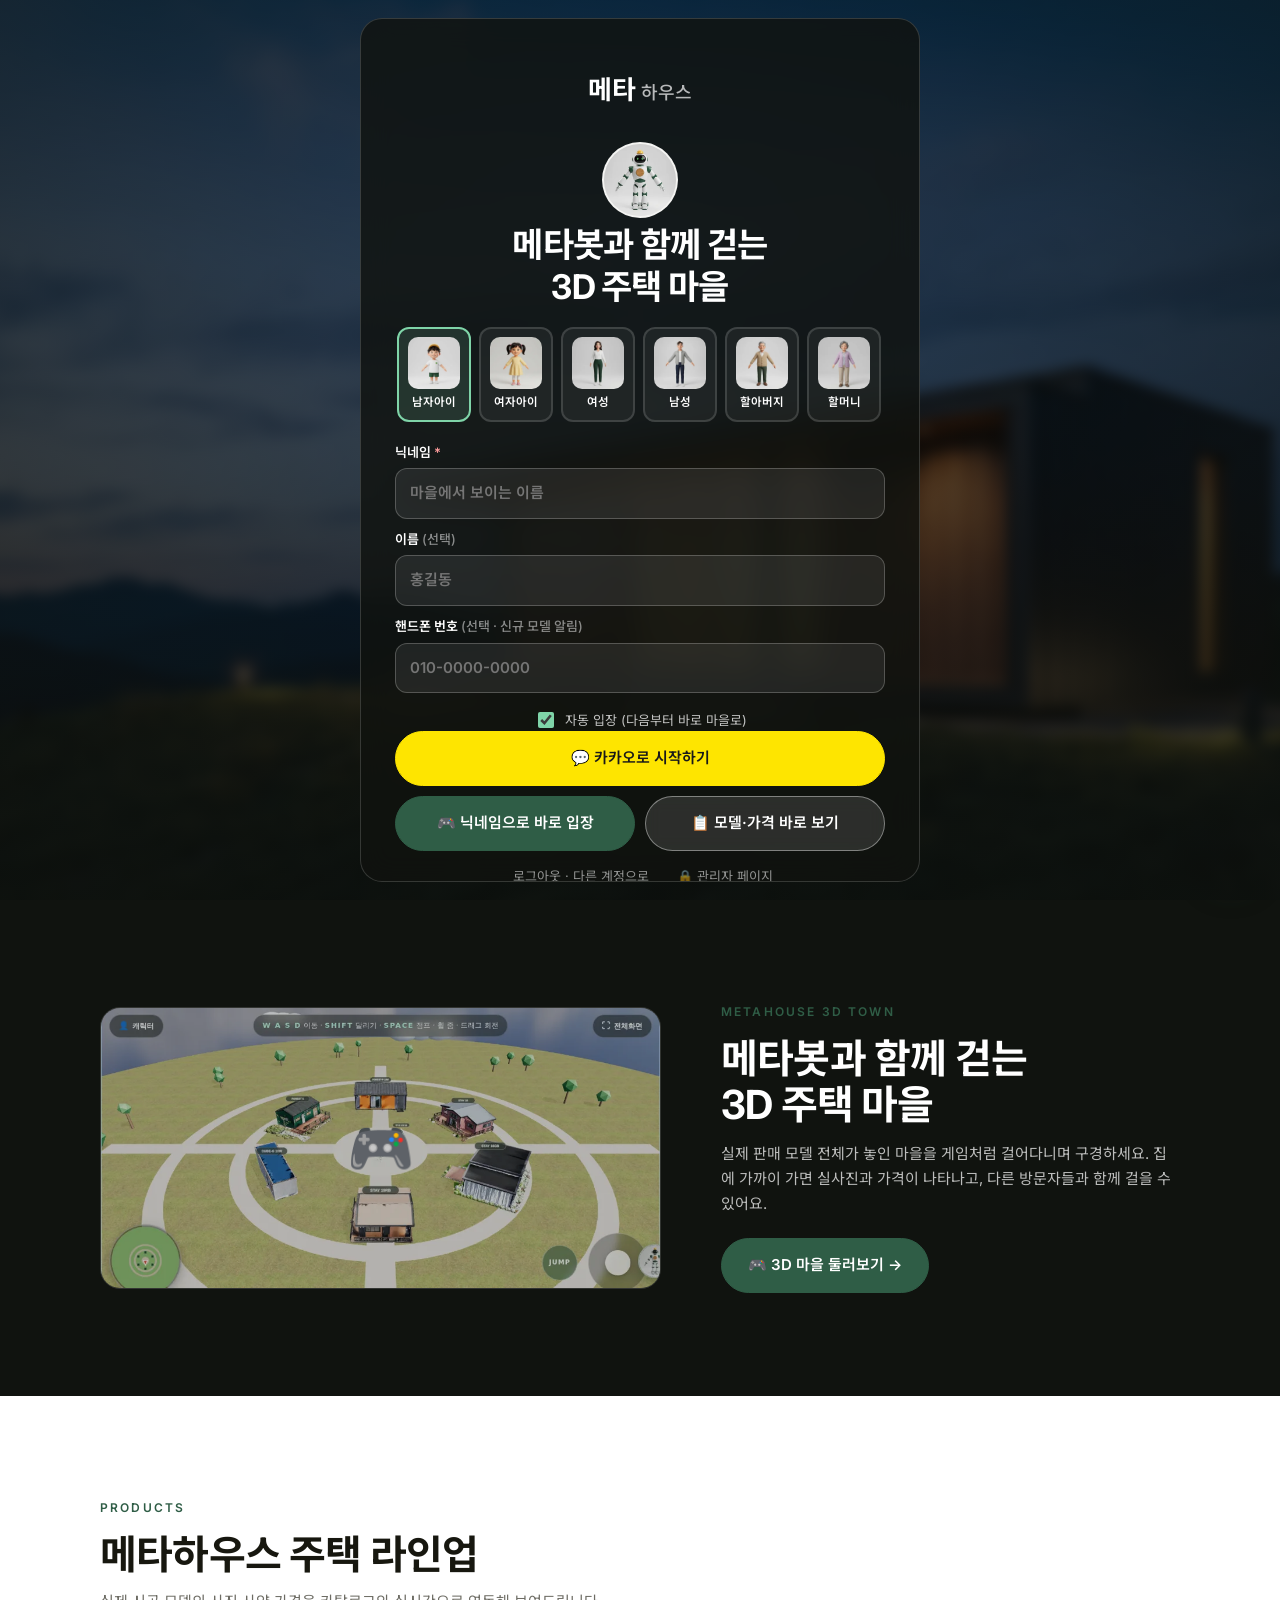
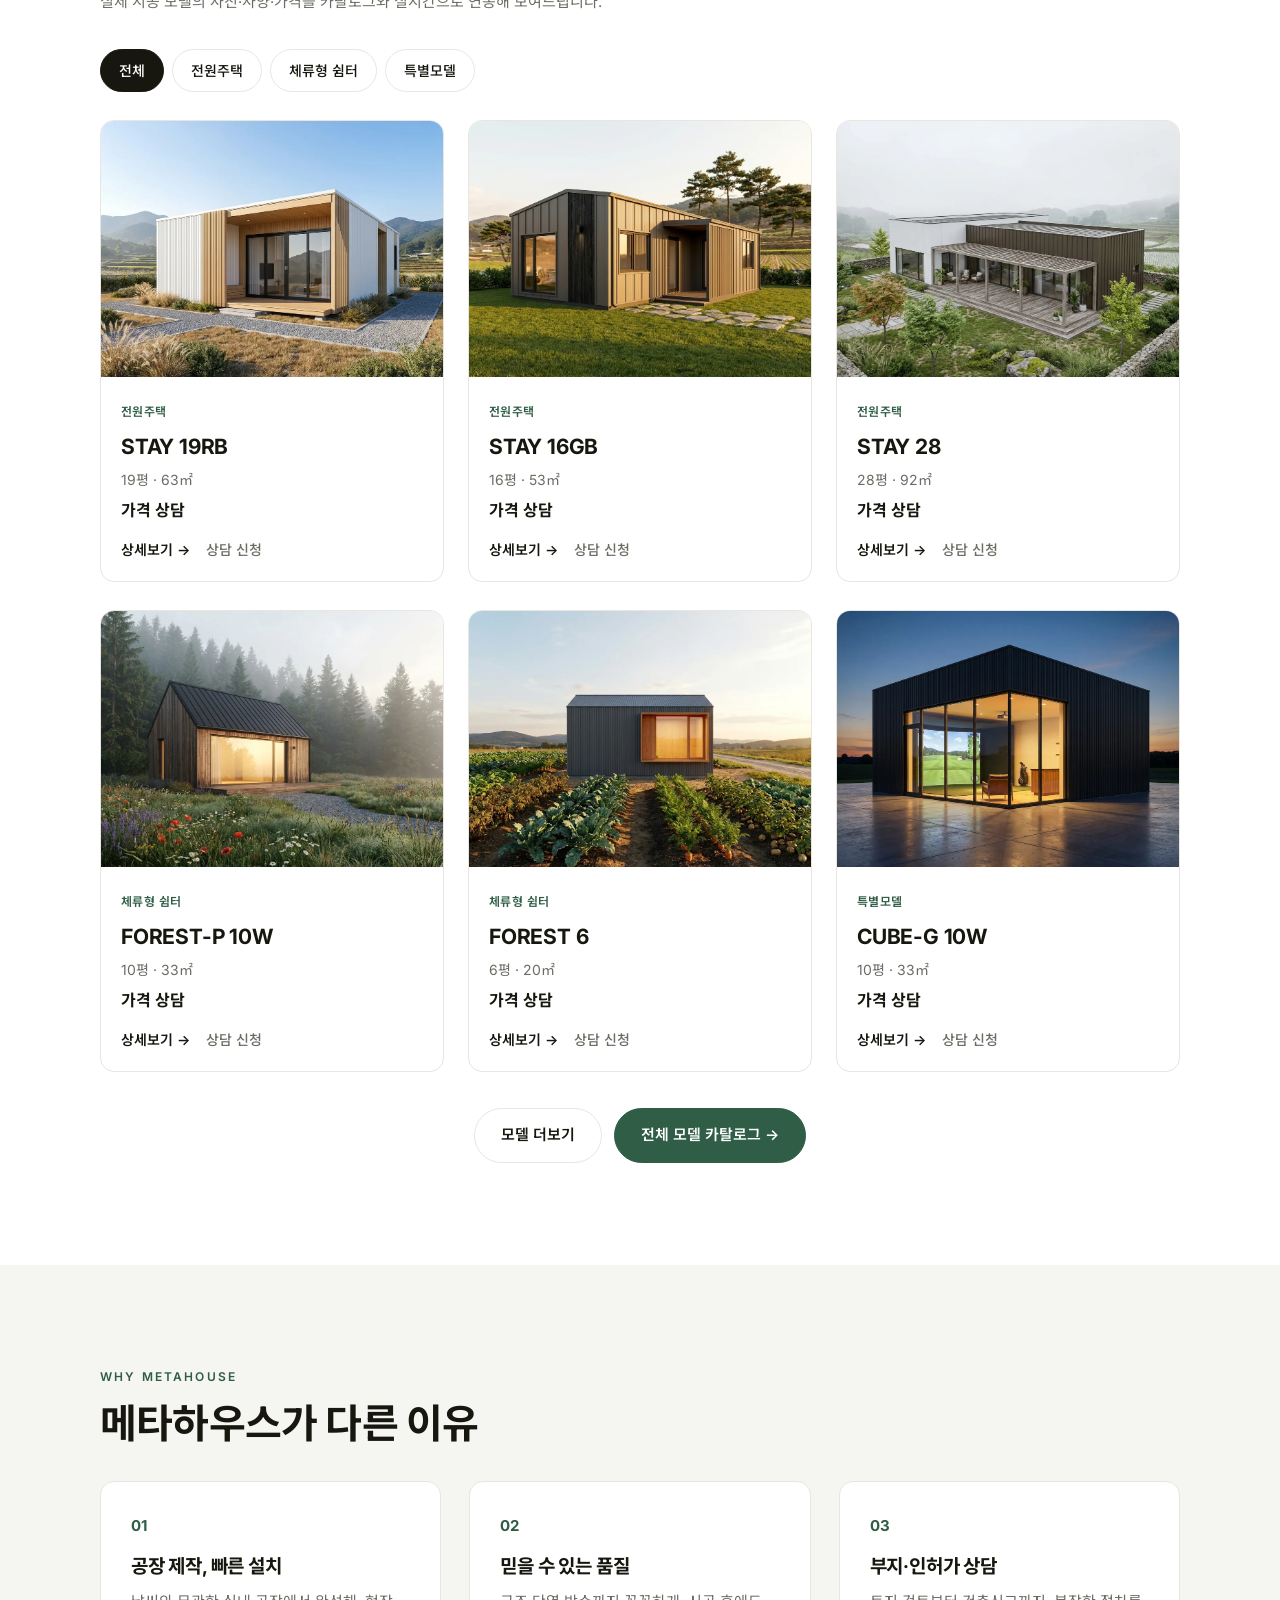
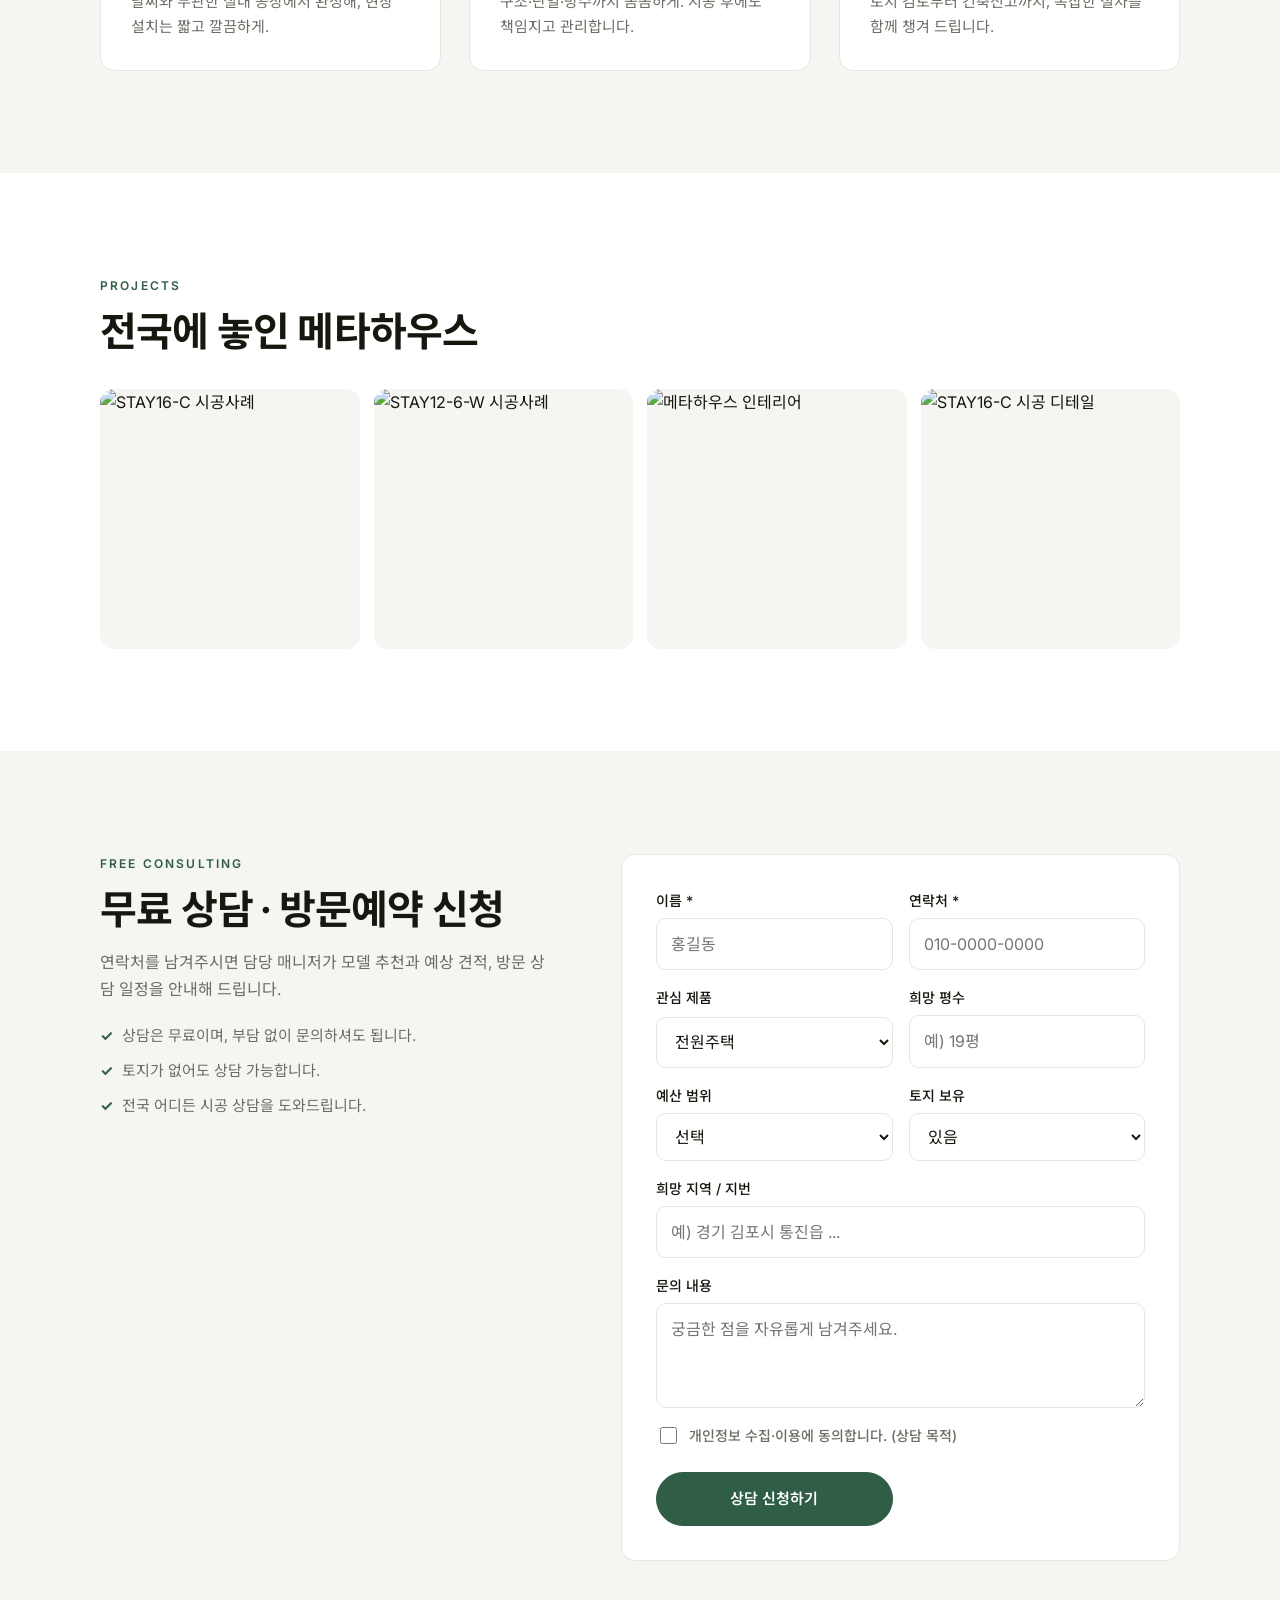
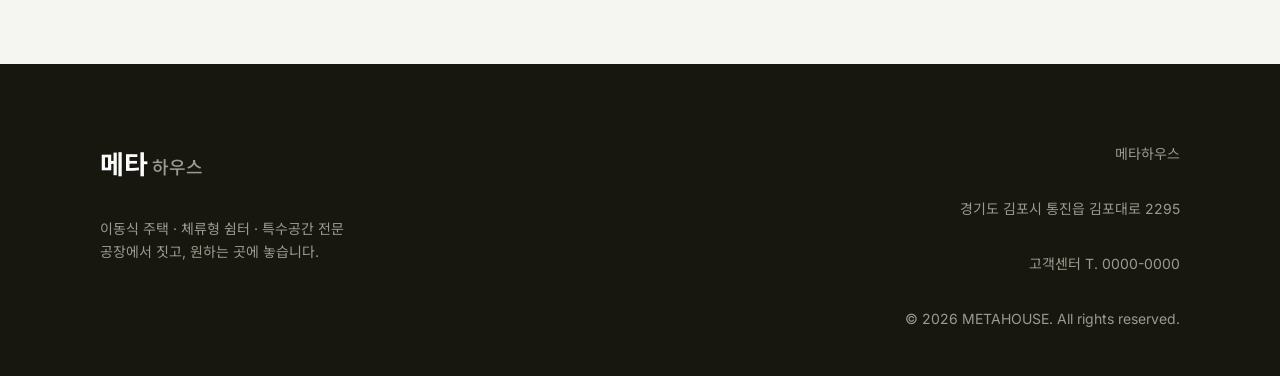
==== index.html @ dc5c9d7c "입장 화면에서 아이디·비밀번호 제거 — 카카오 우선 + 닉네임 즉시 입장 - 아이디/비밀번호 필드·로그인 모드·비밀번호 찾기 제거 (재방문·본인확인은 카카오에 위임) - 카카오로 " ====
<!DOCTYPE html>
<html lang="ko">
<head>
  <meta charset="UTF-8" />
  <meta name="viewport" content="width=device-width, initial-scale=1.0" />
  <meta name="description" content="메타하우스 — 이동식 주택·체류형 쉼터·특수공간 전문. 3D 마을에서 실제 판매 모델을 걸어보며 구경하세요. 공장 제작 후 원하는 부지에 완성해 드립니다." />
  <title>메타하우스 — 이동식 주택 · 체류형 쉼터</title>
  <!-- 공유 미리보기 (카카오톡·SNS) -->
  <meta property="og:type" content="website" />
  <meta property="og:site_name" content="메타하우스" />
  <meta property="og:title" content="메타하우스 — 이동식 주택 · 3D 전시 마을" />
  <meta property="og:description" content="3D 마을에서 실제 판매 모델을 걸어보며 구경하세요. 이동식 주택·체류형 쉼터·특수공간 전문." />
  <meta property="og:image" content="https://scv-house-mall.netlify.app/assets/town-preview.webp" />
  <meta property="og:url" content="https://scv-house-mall.netlify.app/" />
  <meta name="twitter:card" content="summary_large_image" />
  <link rel="preconnect" href="https://fonts.googleapis.com" />
  <link rel="preconnect" href="https://fonts.gstatic.com" crossorigin />
  <link href="https://fonts.googleapis.com/css2?family=Inter:wght@400;500;600;700&family=Noto+Sans+KR:wght@400;500;700&display=swap" rel="stylesheet" />
  <link rel="stylesheet" href="styles.css" />
</head>
<body>
  <!-- 시작 화면 (START) -->
  <div class="start" id="start" role="dialog" aria-modal="true" aria-label="메타하우스 시작 화면">
    <div class="start__bg" aria-hidden="true">
      <img src="assets/hero-house.webp" alt="" />
    </div>
    <div class="start__panel">
      <p class="brand brand--lg start__brand"><span class="brand__mark">메타</span><span class="brand__sub">하우스</span></p>
      <img class="start__bot" src="assets/chars/robot.webp" alt="메타봇" />
      <h1 class="start__title">메타봇과 함께 걷는<br />3D 주택 마을</h1>
      <p class="start__returning" id="start-returning" hidden><strong id="start-rname"></strong>님 다시 오셨네요! 바로 입장하세요 👋</p>
      <div class="start__chars" id="start-chars"></div>
      <div class="start__fields" id="start-fields">
        <label class="start__field">
          <span>닉네임 <em>*</em></span>
          <input id="start-nick" maxlength="10" placeholder="마을에서 보이는 이름" autocomplete="off" />
        </label>
        <label class="start__field">
          <span>이름 <em class="start__opt">(선택)</em></span>
          <input id="start-name" maxlength="20" placeholder="홍길동" autocomplete="name" />
        </label>
        <label class="start__field">
          <span>핸드폰 번호 <em class="start__opt">(선택 · 신규 모델 알림)</em></span>
          <input id="start-phone" type="tel" maxlength="20" placeholder="010-0000-0000" autocomplete="tel" />
        </label>
      </div>
      <label class="start__check" id="start-auto-wrap"><input type="checkbox" id="start-auto" checked /> 자동 입장 (다음부터 바로 마을로)</label>
      <p class="start__formerr" id="start-err" hidden></p>
      <div class="start__btns">
        <button type="button" class="btn btn--kakao" id="start-kakao" style="grid-column:1/-1">💬 카카오로 시작하기</button>
        <button type="button" class="btn btn--primary" id="start-town">🎮 닉네임으로 바로 입장</button>
        <button type="button" class="btn btn--glass" id="start-products">📋 모델·가격 바로 보기</button>
      </div>
      <button type="button" class="start__skip" id="start-logout" hidden>로그아웃 · 다른 계정으로</button>
      <a class="start__skip" id="start-admin" href="admin.html">🔒 관리자 페이지</a>
    </div>
  </div>

  <header class="nav" id="nav">
    <div class="container nav__inner">
      <a href="#top" class="brand">
        <span class="brand__mark">메타</span><span class="brand__sub">하우스</span>
      </a>
      <nav class="nav__links" aria-label="Primary">
        <a href="town.html">3D 타운</a>
        <a href="#products">제품</a>
        <a href="#why">메타하우스가 다른 이유</a>
        <a href="#gallery">시공사례</a>
        <a href="#contact">상담신청</a>
      </nav>
      <a href="#contact" class="btn btn--primary btn--sm">무료 상담</a>
    </div>
  </header>

  <main id="top">
    <!-- HERO -->
    <section class="hero">
      <div class="hero__bg" aria-hidden="true">
        <img class="hero__still" src="assets/hero-house.webp" alt="" loading="eager" fetchpriority="high" />
        <video class="hero__video" autoplay muted loop playsinline preload="metadata" poster="assets/hero-house.webp">
          <source src="assets/hero-video.mp4" type="video/mp4" />
        </video>
        <div class="hero__scrim"></div>
      </div>
      <div class="container hero__inner">
        <div class="hero__content">
          <p class="hero__badge"><span class="hero__badge-dot"></span>3D ARCHITECTURAL FILM</p>
          <p class="eyebrow eyebrow--light">이동식 주택 · 체류형 쉼터 · 특수공간</p>
          <h1 class="hero__title">집을 짓는<br/>가장 쉬운 방법.</h1>
          <p class="hero__sub">
            메타하우스는 공장에서 정밀하게 제작한 주택을
            원하는 부지에 그대로 설치해 드립니다. 부지·인허가 상담까지 한 번에.
          </p>
          <div class="hero__cta">
            <a href="#contact" class="btn btn--primary">무료 상담 신청</a>
            <a href="#products" class="btn btn--glass">제품 둘러보기</a>
          </div>
          <ul class="hero__stats">
            <li><strong>공장 직영</strong><span>정밀 제작 시스템</span></li>
            <li><strong>약 30일</strong><span>제작 후 현장 설치</span></li>
            <li><strong>전국 시공</strong><span>부지·인허가 상담</span></li>
          </ul>
        </div>
      </div>
      <a href="#town-banner" class="hero__scroll" aria-label="아래로 스크롤">
        <span class="hero__scroll-label">SCROLL</span>
        <span class="hero__scroll-line"></span>
      </a>
    </section>

    <!-- 3D TOWN 입장 배너 -->
    <section class="section townbanner" id="town-banner">
      <div class="container townbanner__inner">
        <a class="townbanner__thumb" href="town.html" aria-label="3D 마을 입장">
          <img src="assets/town-preview.webp" alt="메타하우스 3D 타운 미리보기" loading="lazy" />
          <span class="townbanner__play" aria-hidden="true">🎮</span>
        </a>
        <div class="townbanner__copy">
          <p class="eyebrow">METAHOUSE 3D TOWN</p>
          <h2 class="head__title">메타봇과 함께 걷는<br/>3D 주택 마을</h2>
          <p class="townbanner__sub">
            실제 판매 모델 전체가 놓인 마을을 게임처럼 걸어다니며 구경하세요.
            집에 가까이 가면 실사진과 가격이 나타나고, 다른 방문자들과 함께 걸을 수 있어요.
          </p>
          <a class="btn btn--primary" href="town.html">🎮 3D 마을 둘러보기 &rarr;</a>
        </div>
      </div>
    </section>

    <!-- PRODUCTS -->
    <section class="section" id="products">
      <div class="container">
        <div class="head">
          <p class="eyebrow">PRODUCTS</p>
          <h2 class="head__title">메타하우스 주택 라인업</h2>
          <p class="head__sub">실제 시공 모델의 사진·사양·가격을 카탈로그와 실시간으로 연동해 보여드립니다.</p>
        </div>
        <div class="filter" role="tablist" id="products-filter"></div>
        <div class="products" id="products-grid"></div>
        <div class="products__more-row">
          <button id="products-more" class="btn btn--ghost" hidden>모델 더보기</button>
          <a class="btn btn--primary" href="https://seum-catalog-online.netlify.app/models" target="_blank" rel="noopener">전체 모델 카탈로그 &rarr;</a>
        </div>
      </div>
    </section>

    <!-- WHY -->
    <section class="section section--alt" id="why">
      <div class="container">
        <div class="head">
          <p class="eyebrow">WHY METAHOUSE</p>
          <h2 class="head__title">메타하우스가 다른 이유</h2>
        </div>
        <div class="why">
          <div class="why__item">
            <span class="why__no">01</span>
            <h3>공장 제작, 빠른 설치</h3>
            <p>날씨와 무관한 실내 공장에서 완성해, 현장 설치는 짧고 깔끔하게.</p>
          </div>
          <div class="why__item">
            <span class="why__no">02</span>
            <h3>믿을 수 있는 품질</h3>
            <p>구조·단열·방수까지 꼼꼼하게. 시공 후에도 책임지고 관리합니다.</p>
          </div>
          <div class="why__item">
            <span class="why__no">03</span>
            <h3>부지·인허가 상담</h3>
            <p>토지 검토부터 건축신고까지, 복잡한 절차를 함께 챙겨 드립니다.</p>
          </div>
        </div>
      </div>
    </section>

    <!-- GALLERY -->
    <section class="section" id="gallery">
      <div class="container">
        <div class="head">
          <p class="eyebrow">PROJECTS</p>
          <h2 class="head__title">전국에 놓인 메타하우스</h2>
        </div>
        <div class="gallery">
          <figure class="gallery__item"><img src="https://aypugjvzvwinnmpquguj.supabase.co/storage/v1/object/public/model-images/stay16dg/1782884577726_ip5rj1.png" alt="STAY16-C 시공사례" loading="lazy" /></figure>
          <figure class="gallery__item"><img src="https://aypugjvzvwinnmpquguj.supabase.co/storage/v1/object/public/model-images/stay18w/1782109856489_gy4tnd.png" alt="STAY12-6-W 시공사례" loading="lazy" /></figure>
          <figure class="gallery__item"><img src="https://aypugjvzvwinnmpquguj.supabase.co/storage/v1/object/public/model-images/stay18w/1782109863140_psutba.jpg" alt="메타하우스 인테리어" loading="lazy" /></figure>
          <figure class="gallery__item"><img src="https://aypugjvzvwinnmpquguj.supabase.co/storage/v1/object/public/model-images/stay16dg/1782883693785_njadl2.jpg" alt="STAY16-C 시공 디테일" loading="lazy" /></figure>
        </div>
      </div>
    </section>

    <!-- CONTACT / 취합 폼 -->
    <section class="section section--alt" id="contact">
      <div class="container contact">
        <div class="contact__copy">
          <p class="eyebrow">FREE CONSULTING</p>
          <h2 class="head__title">무료 상담 · 방문예약 신청</h2>
          <p class="contact__sub">
            연락처를 남겨주시면 담당 매니저가 모델 추천과 예상 견적,
            방문 상담 일정을 안내해 드립니다.
          </p>
          <ul class="contact__list">
            <li>상담은 무료이며, 부담 없이 문의하셔도 됩니다.</li>
            <li>토지가 없어도 상담 가능합니다.</li>
            <li>전국 어디든 시공 상담을 도와드립니다.</li>
          </ul>
        </div>

        <form class="contact__form" id="lead-form" name="상담신청" method="POST"
              data-netlify="true" netlify-honeypot="bot-field">
          <input type="hidden" name="form-name" value="상담신청" />
          <p class="hp"><label>이 칸은 비워두세요 <input name="bot-field" /></label></p>

          <div class="field">
            <label for="name">이름 *</label>
            <input id="name" name="name" type="text" required placeholder="홍길동" />
          </div>
          <div class="field">
            <label for="phone">연락처 *</label>
            <input id="phone" name="phone" type="tel" required placeholder="010-0000-0000" />
          </div>
          <div class="field">
            <label for="interest">관심 제품</label>
            <select id="interest" name="interest">
              <option value="전원주택">전원주택</option>
              <option value="세컨하우스">세컨하우스</option>
              <option value="체류형 쉼터">체류형 쉼터</option>
              <option value="특별모델(스크린골프 등)">특별모델(스크린골프 등)</option>
              <option value="미정">미정 / 상담 후 결정</option>
            </select>
          </div>
          <div class="field">
            <label for="size">희망 평수</label>
            <input id="size" name="size" type="text" placeholder="예) 19평" />
          </div>
          <div class="field">
            <label for="budget">예산 범위</label>
            <select id="budget" name="budget">
              <option value="">선택</option>
              <option value="5천만 이하">5천만 이하</option>
              <option value="5천~8천">5천~8천</option>
              <option value="8천~1억">8천~1억</option>
              <option value="1억 이상">1억 이상</option>
            </select>
          </div>
          <div class="field">
            <label for="land">토지 보유</label>
            <select id="land" name="land">
              <option value="있음">있음</option>
              <option value="없음">없음</option>
              <option value="검토중">검토중</option>
            </select>
          </div>
          <div class="field field--full">
            <label for="addr">희망 지역 / 지번</label>
            <input id="addr" name="addr" type="text" placeholder="예) 경기 김포시 통진읍 ..." />
          </div>
          <div class="field field--full">
            <label for="memo">문의 내용</label>
            <textarea id="memo" name="memo" rows="3" placeholder="궁금한 점을 자유롭게 남겨주세요."></textarea>
          </div>
          <label class="agree field--full">
            <input type="checkbox" name="agree" required />
            <span>개인정보 수집·이용에 동의합니다. (상담 목적)</span>
          </label>
          <button type="submit" class="btn btn--primary btn--block">상담 신청하기</button>
          <p id="lead-ok" class="form-msg form-msg--ok" hidden>신청이 완료되었습니다. 담당 매니저가 곧 연락드립니다.</p>
          <p id="lead-err" class="form-msg form-msg--err" hidden>전송 중 문제가 발생했습니다. 잠시 후 다시 시도해 주세요.</p>
        </form>
      </div>
    </section>
  </main>

  <footer class="foot">
    <div class="container foot__inner">
      <div class="foot__brand">
        <p class="brand brand--lg"><span class="brand__mark">메타</span><span class="brand__sub">하우스</span></p>
        <p class="foot__desc">이동식 주택 · 체류형 쉼터 · 특수공간 전문<br/>공장에서 짓고, 원하는 곳에 놓습니다.</p>
      </div>
      <div class="foot__info">
        <p>메타하우스</p>
        <p>경기도 김포시 통진읍 김포대로 2295</p>
        <p>고객센터 T. 0000-0000</p>
        <p>© 2026 METAHOUSE. All rights reserved.</p>
      </div>
    </div>
  </footer>

  <!-- 메타봇 상담 채팅 -->
  <div class="chat" id="chat">
    <button type="button" class="chat__fab" id="chat-fab" aria-label="메타봇 상담 열기">
      <img src="assets/chars/robot.webp" alt="메타봇" />
    </button>
    <div class="chat__panel" id="chat-panel" hidden>
      <div class="chat__head">
        <img src="assets/chars/robot.webp" alt="" />
        <div class="chat__head-t">
          <strong>메타봇 🤖</strong>
          <span>무엇이든 물어보세요</span>
        </div>
        <button type="button" class="chat__close" id="chat-close" aria-label="채팅 닫기">✕</button>
      </div>
      <div class="chat__body" id="chat-body"></div>
      <div class="chat__quick" id="chat-quick"></div>
      <form class="chat__inputrow" id="chat-form">
        <input id="chat-input" placeholder="궁금한 걸 물어보세요…" autocomplete="off" maxlength="200" />
        <button type="submit" class="chat__send" aria-label="보내기">➤</button>
      </form>
    </div>
  </div>

  <script src="assets/supabase.js"></script>
  <script src="assets/town-config.js"></script>
  <script src="script.js"></script>
  <script src="assets/chat.js"></script>
  <script src="assets/start.js"></script>
</body>
</html>
---- styles.css ----
/* ============== TOKENS ============== */
:root {
  --bg: #ffffff;
  --bg-alt: #f5f5f2;
  --ink: #17170f;
  --muted: #6d6c64;
  --line: #e7e6e1;
  --accent: #2f5d46;      /* seum green */
  --accent-dark: #234436;
  --sans: "Inter", "Noto Sans KR", system-ui, sans-serif;
  --container: 1160px;
  --r: 14px;
  --ease: cubic-bezier(.2,.7,.2,1);
}

* { box-sizing: border-box; }
html, body { margin: 0; padding: 0; }
html { scroll-behavior: smooth; }
body {
  background: var(--bg);
  color: var(--ink);
  font-family: var(--sans);
  font-weight: 400;
  -webkit-font-smoothing: antialiased;
  line-height: 1.65;
  overflow-x: hidden;
}
img { max-width: 100%; display: block; }
a { color: inherit; text-decoration: none; }
button, input, select, textarea { font: inherit; color: inherit; }
button { background: none; border: 0; cursor: pointer; }

.container {
  width: 100%;
  max-width: var(--container);
  margin: 0 auto;
  padding-inline: clamp(20px, 5vw, 40px);
}

.eyebrow {
  font-size: 12px;
  font-weight: 600;
  letter-spacing: 0.18em;
  text-transform: uppercase;
  color: var(--accent);
  margin: 0 0 14px;
}
.eyebrow--light { color: #cfe4d8; }

/* ============== BUTTONS ============== */
.btn {
  display: inline-flex;
  align-items: center;
  justify-content: center;
  gap: 8px;
  padding: 14px 26px;
  font-size: 15px;
  font-weight: 600;
  border-radius: 9999px;
  border: 1.5px solid var(--ink);
  transition: transform .2s var(--ease), background .2s var(--ease), color .2s var(--ease), border-color .2s var(--ease);
  white-space: nowrap;
}
.btn:hover { transform: translateY(-1px); }
.btn--sm { padding: 9px 18px; font-size: 14px; }
.btn--block { width: 100%; margin-top: 8px; }
.btn--primary { background: var(--accent); color: #fff; border-color: var(--accent); }
.btn--primary:hover { background: var(--accent-dark); border-color: var(--accent-dark); }
.btn--ghost { background: transparent; color: var(--ink); border-color: var(--line); }
.btn--ghost:hover { border-color: var(--ink); }
.btn--glass {
  background: rgba(255,255,255,0.12);
  color: #fff;
  border-color: rgba(255,255,255,0.4);
  backdrop-filter: blur(8px);
  -webkit-backdrop-filter: blur(8px);
}
.btn--glass:hover { background: rgba(255,255,255,0.22); border-color: rgba(255,255,255,0.7); }

/* ============== NAV ============== */
.nav {
  position: fixed;
  top: 0;
  left: 0;
  right: 0;
  z-index: 50;
  background: transparent;
  border-bottom: 1px solid transparent;
  transition: background .35s var(--ease), border-color .35s var(--ease), box-shadow .35s var(--ease);
}
.nav:not(.is-solid) .brand__mark,
.nav:not(.is-solid) .nav__links a { color: #fff; }
.nav:not(.is-solid) .brand__sub { color: rgba(255,255,255,0.75); }
.nav:not(.is-solid) .nav__links a:hover { color: #fff; opacity: 1; }
.nav.is-solid {
  background: rgba(255,255,255,0.88);
  backdrop-filter: saturate(160%) blur(12px);
  -webkit-backdrop-filter: saturate(160%) blur(12px);
  border-bottom: 1px solid var(--line);
  box-shadow: 0 6px 24px rgba(20,20,20,.08);
}
.nav__inner {
  display: flex;
  align-items: center;
  justify-content: space-between;
  gap: 24px;
  padding-block: 15px;
}
.brand { display: inline-flex; align-items: baseline; gap: 5px; }
.brand__mark { font-size: 21px; font-weight: 700; letter-spacing: -0.01em; }
.brand__sub { font-size: 15px; font-weight: 500; color: var(--muted); }
.brand--lg .brand__mark { font-size: 26px; }
.brand--lg .brand__sub { font-size: 18px; }

.nav__links { display: flex; gap: 30px; font-size: 15px; font-weight: 500; }
.nav__links a { color: var(--ink); opacity: 0.8; transition: opacity .2s var(--ease); }
.nav__links a:hover { opacity: 1; color: var(--accent); }

/* ============== HERO (cinematic 3D) ============== */
.hero {
  position: relative;
  min-height: 100svh;
  display: flex;
  align-items: flex-end;
  color: #fff;
  overflow: hidden;
  background: #10130f;
}
.hero__bg { position: absolute; inset: 0; }
.hero__still,
.hero__video {
  position: absolute;
  inset: 0;
  width: 100%;
  height: 100%;
  object-fit: cover;
}
.hero__still { animation: hero-kenburns 22s ease-out both; }
.hero__scrim {
  position: absolute;
  inset: 0;
  background:
    linear-gradient(180deg, rgba(10,12,10,0.42) 0%, rgba(10,12,10,0.06) 34%, rgba(10,12,10,0.16) 62%, rgba(10,12,10,0.72) 100%),
    linear-gradient(100deg, rgba(10,12,10,0.55) 0%, rgba(10,12,10,0.12) 55%, rgba(10,12,10,0) 100%);
}
@keyframes hero-kenburns {
  from { transform: scale(1.08); }
  to { transform: scale(1); }
}
.hero__inner {
  position: relative;
  z-index: 1;
  width: 100%;
  padding-block: clamp(96px, 14vh, 150px) clamp(56px, 9vh, 96px);
}
.hero__content { max-width: 640px; }
.hero__badge {
  display: inline-flex;
  align-items: center;
  gap: 8px;
  padding: 7px 14px;
  margin: 0 0 18px;
  font-size: 11px;
  font-weight: 600;
  letter-spacing: 0.22em;
  color: rgba(255,255,255,0.9);
  border: 1px solid rgba(255,255,255,0.28);
  border-radius: 9999px;
  background: rgba(255,255,255,0.08);
  backdrop-filter: blur(8px);
  -webkit-backdrop-filter: blur(8px);
}
.hero__badge-dot {
  width: 6px; height: 6px; border-radius: 50%;
  background: #7fd4a8;
  box-shadow: 0 0 0 0 rgba(127,212,168,0.6);
  animation: hero-pulse 2.2s infinite;
}
@keyframes hero-pulse {
  0% { box-shadow: 0 0 0 0 rgba(127,212,168,0.55); }
  70% { box-shadow: 0 0 0 9px rgba(127,212,168,0); }
  100% { box-shadow: 0 0 0 0 rgba(127,212,168,0); }
}
.hero__title {
  font-size: clamp(44px, 6.4vw, 84px);
  font-weight: 700;
  line-height: 1.05;
  letter-spacing: -0.03em;
  margin: 6px 0 22px;
  text-shadow: 0 2px 30px rgba(0,0,0,0.35);
}
.hero__sub {
  max-width: 480px;
  color: rgba(255,255,255,0.82);
  font-size: clamp(15px, 1.2vw, 17px);
  margin: 0 0 30px;
  text-shadow: 0 1px 18px rgba(0,0,0,0.35);
}
.hero__cta { display: flex; gap: 12px; flex-wrap: wrap; }
.hero__stats {
  list-style: none;
  display: flex;
  flex-wrap: wrap;
  gap: clamp(24px, 4vw, 56px);
  margin: 40px 0 0;
  padding: 26px 0 0;
  border-top: 1px solid rgba(255,255,255,0.22);
}
.hero__stats li { display: grid; gap: 3px; }
.hero__stats strong {
  font-size: clamp(19px, 1.8vw, 24px);
  font-weight: 700;
  letter-spacing: -0.01em;
}
.hero__stats span { font-size: 13px; color: rgba(255,255,255,0.68); }
.hero__scroll {
  position: absolute;
  right: clamp(20px, 4vw, 44px);
  bottom: 0;
  z-index: 1;
  display: flex;
  flex-direction: column;
  align-items: center;
  gap: 10px;
}
.hero__scroll-label {
  font-size: 10px;
  font-weight: 600;
  letter-spacing: 0.3em;
  color: rgba(255,255,255,0.72);
  writing-mode: vertical-rl;
}
.hero__scroll-line {
  width: 1px;
  height: 64px;
  background: rgba(255,255,255,0.28);
  position: relative;
  overflow: hidden;
}
.hero__scroll-line::after {
  content: "";
  position: absolute;
  left: 0; top: -40%;
  width: 100%; height: 40%;
  background: #fff;
  animation: hero-scroll 2s var(--ease) infinite;
}
@keyframes hero-scroll {
  to { top: 110%; }
}
/* staggered entrance */
.hero__badge, .hero .eyebrow, .hero__title, .hero__sub, .hero__cta, .hero__stats {
  opacity: 0;
  transform: translateY(22px);
  animation: hero-up .9s var(--ease) forwards;
}
.hero .eyebrow { animation-delay: .12s; }
.hero__title { animation-delay: .22s; }
.hero__sub { animation-delay: .34s; }
.hero__cta { animation-delay: .46s; }
.hero__stats { animation-delay: .6s; }
@keyframes hero-up {
  to { opacity: 1; transform: translateY(0); }
}
@media (prefers-reduced-motion: reduce) {
  .hero__video { display: none; }
  .hero__still { animation: none; }
  .hero__badge, .hero .eyebrow, .hero__title, .hero__sub, .hero__cta, .hero__stats {
    opacity: 1; transform: none; animation: none;
  }
}

/* ============== 3D VIEWER ============== */
.viewer {
  background: radial-gradient(120% 120% at 50% 0%, #1c211b 0%, #10130f 60%);
  color: #fff;
  padding-block: clamp(56px, 8vw, 104px);
}
.viewer .head__title { color: #fff; }
.viewer__sub {
  margin: 14px 0 0;
  color: rgba(255,255,255,0.66);
  font-size: clamp(15px, 1.2vw, 16px);
  max-width: 520px;
}
.viewer__stage {
  position: relative;
  border-radius: calc(var(--r) + 6px);
  border: 1px solid rgba(255,255,255,0.12);
  background:
    radial-gradient(80% 90% at 50% 100%, rgba(47,93,70,0.34) 0%, rgba(47,93,70,0) 60%),
    linear-gradient(180deg, rgba(255,255,255,0.05) 0%, rgba(255,255,255,0.015) 100%);
  overflow: hidden;
}
.viewer__stage model-viewer {
  width: 100%;
  height: clamp(420px, 62vh, 660px);
  --poster-color: transparent;
  outline: none;
}
.viewer__loading {
  display: flex;
  align-items: center;
  justify-content: center;
  height: 100%;
  color: rgba(255,255,255,0.55);
  font-size: 14px;
  letter-spacing: 0.06em;
}
/* ---- 3D TOWN 독립 페이지 ---- */
body.town-page {
  overflow: hidden;
  background: #10130f;
}
.town-page .town__stage {
  position: fixed;
  inset: 0;
  height: 100dvh;
  border-radius: 0;
  border: 0;
}
.town-page #town-fs { right: 118px; }
.town__exit {
  right: 14px;
  text-decoration: none;
  background: rgba(160,50,40,0.55);
}
.town__exit:hover { background: rgba(160,50,40,0.8); }
.town__nickchip {
  position: absolute;
  top: 60px;
  left: 14px;
  padding: 7px 14px;
  font-size: 12.5px;
  font-weight: 600;
  color: #d9f4e5;
  background: rgba(16,19,15,0.5);
  border: 1px solid rgba(255,255,255,0.18);
  border-radius: 9999px;
  backdrop-filter: blur(8px);
  -webkit-backdrop-filter: blur(8px);
  z-index: 3;
  pointer-events: none;
}
.town__nickchip[hidden] { display: none; }
.town-page .chat__fab { bottom: auto; top: 56px; right: 14px; width: 44px; height: 44px; }
.town-page .chat__panel { bottom: auto; top: 110px; right: 14px; }

/* ---- 랜딩의 타운 입장 배너 ---- */
.townbanner { background: #10130f; color: #fff; }
.townbanner__inner {
  display: grid;
  grid-template-columns: 1.1fr 0.9fr;
  gap: clamp(28px, 5vw, 60px);
  align-items: center;
}
.townbanner .head__title { color: #fff; }
.townbanner__thumb {
  position: relative;
  display: block;
  border-radius: calc(var(--r) + 6px);
  overflow: hidden;
  border: 1px solid rgba(255,255,255,0.14);
}
.townbanner__thumb img { width: 100%; display: block; transition: transform .5s var(--ease); }
.townbanner__thumb:hover img { transform: scale(1.04); }
.townbanner__play {
  position: absolute;
  inset: 0;
  display: flex;
  align-items: center;
  justify-content: center;
  font-size: 54px;
  background: rgba(10,13,10,0.25);
  transition: background .25s var(--ease);
}
.townbanner__thumb:hover .townbanner__play { background: rgba(10,13,10,0.12); }
.townbanner__sub { color: rgba(255,255,255,0.72); margin: 14px 0 22px; font-size: 15px; }
@media (max-width: 900px) {
  .townbanner__inner { grid-template-columns: 1fr; }
}

/* ---- 3D TOWN (game) ---- */
.town__stage {
  position: relative;
  border-radius: calc(var(--r) + 6px);
  border: 1px solid rgba(255,255,255,0.12);
  overflow: hidden;
  background: linear-gradient(180deg, #a8d4ef 0%, #cfe8f7 100%);
  height: clamp(440px, 68vh, 720px);
  touch-action: none;
}
#town-canvas { width: 100%; height: 100%; display: block; }
.town__loading[hidden] { display: none; }
.town__loading {
  position: absolute;
  inset: 0;
  display: flex;
  align-items: center;
  justify-content: center;
  color: rgba(20,40,30,0.55);
  font-size: 14px;
  letter-spacing: 0.06em;
  pointer-events: none;
}
.town__hud {
  position: absolute;
  right: 14px;
  bottom: 132px; /* 조이스틱·JUMP 버튼 바로 위 */
  margin: 0;
  padding: 8px 14px;
  max-width: 320px;
  font-size: 12px;
  text-align: right;
  color: rgba(255,255,255,0.92);
  background: rgba(16,19,15,0.45);
  border: 1px solid rgba(255,255,255,0.16);
  border-radius: 14px;
  backdrop-filter: blur(10px);
  -webkit-backdrop-filter: blur(10px);
  white-space: normal;
  line-height: 1.5;
  pointer-events: none;
}
.town__keys {
  font-weight: 700;
  letter-spacing: 0.14em;
  color: #b9f4d6;
}
.town__joystick {
  position: absolute;
  right: 22px;
  bottom: 22px;
  width: 108px;
  height: 108px;
  border-radius: 50%;
  background: rgba(16,19,15,0.28);
  border: 1.5px solid rgba(255,255,255,0.35);
  backdrop-filter: blur(6px);
  -webkit-backdrop-filter: blur(6px);
  touch-action: none;
  cursor: grab;
  z-index: 3;
}
.town__joystick:active { cursor: grabbing; }
.town__stick {
  position: absolute;
  left: 50%;
  top: 50%;
  width: 46px;
  height: 46px;
  margin: -23px 0 0 -23px;
  border-radius: 50%;
  background: rgba(255,255,255,0.85);
  box-shadow: 0 4px 14px rgba(0,0,0,0.25);
}
.town__fs {
  position: absolute;
  top: 14px;
  right: 14px;
  display: inline-flex;
  align-items: center;
  gap: 7px;
  padding: 9px 16px;
  font-size: 13px;
  font-weight: 600;
  color: #fff;
  background: rgba(16,19,15,0.5);
  border: 1px solid rgba(255,255,255,0.22);
  border-radius: 9999px;
  backdrop-filter: blur(10px);
  -webkit-backdrop-filter: blur(10px);
  cursor: pointer;
  transition: background .2s var(--ease), border-color .2s var(--ease);
  z-index: 3;
}
.town__fs:hover { background: rgba(16,19,15,0.75); border-color: rgba(255,255,255,0.5); }
.town__fs-icon { font-size: 15px; line-height: 1; }
/* 전체화면(네이티브) */
.town__stage:fullscreen {
  border-radius: 0;
  border: 0;
  width: 100vw;
  height: 100vh;
}
/* 전체화면(폴백: iOS 등) */
.town__stage.is-fs {
  position: fixed;
  inset: 0;
  z-index: 200;
  height: 100dvh;
  border-radius: 0;
  border: 0;
}
body.town-fs-lock { overflow: hidden; }
.town__fs--char { right: auto; left: 14px; }
.town__jump {
  position: absolute;
  right: 150px;
  bottom: 44px;
  width: 64px;
  height: 64px;
  border-radius: 50%;
  font-size: 12px;
  font-weight: 700;
  letter-spacing: 0.08em;
  color: #fff;
  background: rgba(47,93,70,0.55);
  border: 1.5px solid rgba(255,255,255,0.4);
  backdrop-filter: blur(6px);
  -webkit-backdrop-filter: blur(6px);
  cursor: pointer;
  touch-action: none;
  z-index: 3;
  transition: background .15s var(--ease), transform .1s var(--ease);
}
.town__jump:active { background: rgba(47,93,70,0.85); transform: scale(0.93); }

/* 미니맵 */
.town__map {
  position: absolute;
  left: 14px;
  bottom: 14px;
  width: 132px;
  height: 132px;
  border-radius: 50%;
  border: 2px solid rgba(255,255,255,0.35);
  box-shadow: 0 6px 18px rgba(0,0,0,0.25);
  background: rgba(16,19,15,0.4);
  pointer-events: none;
  z-index: 3;
}
@media (max-width: 640px) {
  .town__map { width: 96px; height: 96px; left: 10px; bottom: 10px; }
}

/* 캐릭터 선택 오버레이 */
.town__select[hidden] { display: none; }
/* 스테이지의 touch-action:none이 패널 스크롤/슬라이더를 막지 않도록 복원 */
.town__select, .town__select * { touch-action: auto; }
.town__select {
  position: absolute;
  inset: 0;
  z-index: 5;
  display: flex;
  align-items: center;
  justify-content: center;
  background: rgba(10,13,10,0.55);
  backdrop-filter: blur(8px);
  -webkit-backdrop-filter: blur(8px);
  padding: 18px;
}
.town__select-panel {
  width: min(520px, 100%);
  max-height: 100%;
  overflow-y: auto;
  background: rgba(16,19,15,0.92);
  border: 1px solid rgba(255,255,255,0.16);
  border-radius: 20px;
  padding: clamp(20px, 4vw, 30px);
  color: #fff;
  text-align: center;
}
.town__select-eyebrow {
  margin: 0 0 6px;
  font-size: 11px;
  font-weight: 600;
  letter-spacing: 0.24em;
  color: #9fdcbb;
}
.town__select-title {
  margin: 0 0 18px;
  font-size: clamp(20px, 3vw, 24px);
  font-weight: 700;
  letter-spacing: -0.01em;
}
.town__select-grid {
  display: grid;
  grid-template-columns: repeat(4, 1fr);
  gap: 10px;
  margin-bottom: 18px;
}
.town__char {
  display: grid;
  gap: 6px;
  justify-items: center;
  padding: 10px 6px;
  border-radius: 14px;
  border: 2px solid rgba(255,255,255,0.14);
  background: rgba(255,255,255,0.05);
  color: #fff;
  font-size: 13px;
  font-weight: 600;
  cursor: pointer;
  transition: border-color .15s var(--ease), background .15s var(--ease), transform .15s var(--ease);
}
.town__char:hover { transform: translateY(-2px); border-color: rgba(255,255,255,0.4); }
.town__char.is-sel { border-color: #7fd4a8; background: rgba(127,212,168,0.14); }
.town__char img {
  width: 100%;
  aspect-ratio: 1;
  object-fit: cover;
  border-radius: 10px;
  background: #e9e9e6;
}
.town__select-row {
  display: flex;
  align-items: center;
  gap: 12px;
  justify-content: center;
  margin-bottom: 14px;
}
.town__select-label { font-size: 13px; font-weight: 600; color: rgba(255,255,255,0.75); }
.town__colors { display: flex; gap: 8px; flex-wrap: wrap; }
.town__color {
  width: 26px;
  height: 26px;
  border-radius: 50%;
  border: 2px solid rgba(255,255,255,0.25);
  cursor: pointer;
  transition: transform .12s var(--ease), border-color .12s var(--ease);
}
.town__color:hover { transform: scale(1.12); }
.town__color.is-sel { border-color: #fff; transform: scale(1.15); box-shadow: 0 0 0 3px rgba(127,212,168,0.45); }
.town__select-row input[type="range"] { width: min(220px, 50%); accent-color: #7fd4a8; }
.town__scale-val { font-size: 13px; font-weight: 700; color: #9fdcbb; min-width: 42px; text-align: left; }
.town__select-nick {
  display: flex;
  align-items: center;
  gap: 10px;
  justify-content: center;
  font-size: 14px;
  font-weight: 600;
  margin-bottom: 16px;
}
.town__select-nick input {
  width: min(220px, 60%);
  padding: 10px 14px;
  border-radius: 10px;
  border: 1.5px solid rgba(255,255,255,0.22);
  background: rgba(255,255,255,0.08);
  color: #fff;
  outline: none;
}
.town__select-nick input:focus { border-color: #7fd4a8; }
.town__select-hint { margin: 12px 0 0; font-size: 12px; color: rgba(255,255,255,0.55); }
@media (max-width: 560px) {
  .town__select-grid { grid-template-columns: repeat(3, 1fr); }
  .town__jump { right: 140px; bottom: 36px; width: 56px; height: 56px; }
}

.town__card[hidden] { display: none; }
.town__card {
  position: absolute;
  left: 0;
  top: 0;
  display: flex;
  align-items: center;
  gap: 14px;
  width: max-content;
  max-width: min(420px, 90%);
  padding: 14px;
  background: rgba(16,19,15,0.78);
  border: 1px solid rgba(255,255,255,0.2);
  border-radius: 16px;
  backdrop-filter: blur(12px);
  -webkit-backdrop-filter: blur(12px);
  color: #fff;
  will-change: transform;
  pointer-events: auto;
  animation: town-card-in .3s var(--ease);
  z-index: 2;
}
@keyframes town-card-in {
  from { opacity: 0; }
  to { opacity: 1; }
}
.town__card img {
  width: 96px;
  height: 72px;
  object-fit: cover;
  border-radius: 10px;
  flex-shrink: 0;
}
.town__card-body { min-width: 0; }
.town__card-tag { font-size: 11px; font-weight: 600; letter-spacing: 0.08em; color: #9fdcbb; }
.town__card-name { margin: 2px 0; font-size: 17px; font-weight: 700; letter-spacing: -0.01em; white-space: nowrap; overflow: hidden; text-overflow: ellipsis; }
.town__card-spec { margin: 0; font-size: 12px; color: rgba(255,255,255,0.7); }
.town__card-price { margin: 2px 0 0; font-size: 14px; font-weight: 700; }
.town__card .btn { flex-shrink: 0; }
.town__card-btns { display: grid; gap: 6px; flex-shrink: 0; }
@media (pointer: coarse) {
  .town__hud { font-size: 12px; }
}
@media (max-width: 640px) {
  .town__card { padding: 10px; gap: 10px; }
  .town__card img { width: 72px; height: 56px; }
  .town__card-name { font-size: 15px; }
}
@media (max-width: 640px) {
  .town__stage { height: 70vw; min-height: 340px; }
}

/* ============== SECTIONS ============== */
.section { padding-block: clamp(56px, 8vw, 104px); }
.section--alt { background: var(--bg-alt); }
.head { margin-bottom: 34px; }
.head__title {
  font-size: clamp(26px, 3.4vw, 40px);
  font-weight: 700;
  letter-spacing: -0.02em;
  line-height: 1.15;
  margin: 0;
}

/* ============== FILTER ============== */
.filter { display: flex; gap: 8px; flex-wrap: wrap; margin-bottom: 28px; }
.chip {
  padding: 9px 18px;
  font-size: 14px;
  font-weight: 500;
  border: 1.5px solid var(--line);
  border-radius: 9999px;
  color: var(--ink);
  transition: all .2s var(--ease);
}
.chip:hover { border-color: var(--ink); }
.chip.is-active { background: var(--ink); color: #fff; border-color: var(--ink); }

/* ============== PRODUCTS ============== */
.products {
  display: grid;
  grid-template-columns: repeat(3, 1fr);
  gap: 28px 24px;
}
.product {
  border: 1px solid var(--line);
  border-radius: var(--r);
  overflow: hidden;
  background: var(--bg);
  transition: transform .3s var(--ease), box-shadow .3s var(--ease);
}
.product:hover { transform: translateY(-4px); box-shadow: 0 18px 40px rgba(20,20,20,.10); }
.product__media { display: block; position: relative; aspect-ratio: 4 / 3; overflow: hidden; background: var(--bg-alt); }
.product__media img { width: 100%; height: 100%; object-fit: cover; transition: transform .6s var(--ease); }
.product:hover .product__media img { transform: scale(1.05); }
.product__badge {
  position: absolute;
  top: 12px;
  left: 12px;
  padding: 5px 12px;
  font-size: 12px;
  font-weight: 700;
  color: #fff;
  background: var(--accent);
  border-radius: 9999px;
  box-shadow: 0 4px 12px rgba(0,0,0,0.18);
}
.product__info { padding: 20px; }
.product__tag { font-size: 12px; font-weight: 600; letter-spacing: 0.04em; color: var(--accent); }
.product__name { font-size: 21px; font-weight: 700; letter-spacing: -0.01em; margin: 6px 0 4px; }
.product__spec { font-size: 14px; color: var(--muted); margin: 0 0 6px; }
.product__price { font-size: 16px; font-weight: 700; margin: 0 0 14px; }
.product__links { display: flex; gap: 16px; }
.product__cta { font-size: 14px; font-weight: 600; color: var(--ink); }
.product__cta:hover { color: var(--accent); }
.product__cta--muted { color: var(--muted); font-weight: 500; }
.products__more-row { display: flex; gap: 12px; justify-content: center; margin-top: 36px; flex-wrap: wrap; }
.head__sub { margin: 12px 0 0; color: var(--muted); font-size: 15px; }

/* ============== WHY ============== */
.why { display: grid; grid-template-columns: repeat(3, 1fr); gap: 28px; }
.why__item {
  background: var(--bg);
  border: 1px solid var(--line);
  border-radius: var(--r);
  padding: 30px;
}
.why__no { font-size: 15px; font-weight: 700; color: var(--accent); }
.why__item h3 { font-size: 19px; font-weight: 700; margin: 12px 0 8px; letter-spacing: -0.01em; }
.why__item p { font-size: 15px; color: var(--muted); margin: 0; }

/* ============== GALLERY ============== */
.gallery { display: grid; grid-template-columns: repeat(4, 1fr); gap: 14px; }
.gallery__item { margin: 0; border-radius: var(--r); overflow: hidden; aspect-ratio: 1 / 1; background: var(--bg-alt); }
.gallery__item img { width: 100%; height: 100%; object-fit: cover; transition: transform .6s var(--ease); }
.gallery__item:hover img { transform: scale(1.06); }

/* ============== CONTACT / FORM ============== */
.contact { display: grid; grid-template-columns: 0.9fr 1.1fr; gap: clamp(32px, 5vw, 64px); align-items: start; }
.contact__sub { color: var(--muted); margin: 16px 0 22px; }
.contact__list { list-style: none; padding: 0; margin: 0; display: grid; gap: 10px; }
.contact__list li { position: relative; padding-left: 22px; font-size: 15px; color: var(--muted); }
.contact__list li::before {
  content: "✓"; position: absolute; left: 0; top: 0; color: var(--accent); font-weight: 700;
}

.contact__form {
  background: var(--bg);
  border: 1px solid var(--line);
  border-radius: var(--r);
  padding: clamp(24px, 3vw, 34px);
  display: grid;
  grid-template-columns: 1fr 1fr;
  gap: 16px;
}
.hp { position: absolute; left: -9999px; }
.field { display: grid; gap: 6px; }
.field--full { grid-column: 1 / -1; }
.field label, .agree span { font-size: 14px; font-weight: 500; }
.field input, .field select, .field textarea {
  padding: 12px 14px;
  border: 1.5px solid var(--line);
  border-radius: 10px;
  background: var(--bg);
  outline: none;
  transition: border-color .2s var(--ease);
  width: 100%;
}
.field input:focus, .field select:focus, .field textarea:focus { border-color: var(--accent); }
.field textarea { resize: vertical; }
.agree {
  grid-column: 1 / -1;
  display: flex;
  align-items: center;
  gap: 9px;
  font-size: 14px;
  color: var(--muted);
}
.agree input { width: 17px; height: 17px; accent-color: var(--accent); }
.form-msg { grid-column: 1 / -1; margin: 4px 0 0; font-size: 14px; font-weight: 600; }
.form-msg--ok { color: var(--accent); }
.form-msg--err { color: #c0392b; }

/* ============== FOOTER ============== */
.foot { background: var(--ink); color: #cfcec6; padding-block: clamp(40px, 5vw, 64px) 32px; }
.foot__inner { display: flex; flex-wrap: wrap; justify-content: space-between; gap: 32px; }
.foot__brand .brand__mark { color: #fff; }
.foot__brand .brand__sub { color: #9b9a90; }
.foot__desc { margin: 14px 0 0; font-size: 14px; color: #9b9a90; line-height: 1.7; }
.foot__info { font-size: 14px; color: #9b9a90; display: grid; gap: 4px; text-align: right; align-content: start; }

/* ============== RESPONSIVE ============== */
@media (max-width: 900px) {
  .nav__links { display: none; }
  .hero { min-height: 92svh; }
  .hero__scroll { display: none; }
  .hero__stats { gap: 20px 32px; }
  .products, .why { grid-template-columns: repeat(2, 1fr); }
  .gallery { grid-template-columns: repeat(2, 1fr); }
  .contact { grid-template-columns: 1fr; }
  .foot__info { text-align: left; }
}
@media (max-width: 560px) {
  .products, .why { grid-template-columns: 1fr; }
  .contact__form { grid-template-columns: 1fr; }
}

/* ============== 시작 화면 (START) ============== */
body.start-lock { overflow: hidden; }
.start {
  position: fixed;
  inset: 0;
  z-index: 400;
  display: flex;
  align-items: center;
  justify-content: center;
  padding: 18px;
  transition: opacity .45s var(--ease);
}
.start.is-hidden { opacity: 0; pointer-events: none; }
.start__bg { position: absolute; inset: 0; overflow: hidden; }
.start__bg img { width: 100%; height: 100%; object-fit: cover; filter: blur(6px) brightness(0.55); transform: scale(1.05); }
.start__bg::after {
  content: "";
  position: absolute;
  inset: 0;
  background: radial-gradient(80% 80% at 50% 30%, rgba(16,19,15,0.25) 0%, rgba(16,19,15,0.72) 100%);
}
.start__panel {
  position: relative;
  width: min(560px, 100%);
  max-height: calc(100vh - 36px);
  overflow-y: auto;
  text-align: center;
  color: #fff;
  background: rgba(16,19,15,0.82);
  border: 1px solid rgba(255,255,255,0.16);
  border-radius: 22px;
  padding: clamp(22px, 4vw, 34px);
  backdrop-filter: blur(14px);
  -webkit-backdrop-filter: blur(14px);
}
.start__brand .brand__mark { color: #fff; }
.start__brand .brand__sub { color: rgba(255,255,255,0.7); }
.start__bot {
  width: 76px;
  height: 76px;
  border-radius: 50%;
  object-fit: cover;
  margin: 14px auto 6px;
  border: 2.5px solid rgba(255,255,255,0.5);
  background: #e9e9e6;
}
.start__title {
  margin: 6px 0 14px;
  font-size: clamp(24px, 4.6vw, 34px);
  font-weight: 700;
  line-height: 1.25;
  letter-spacing: -0.02em;
}
.start__returning {
  margin: 0 0 12px;
  font-size: 15px;
  color: #b9f4d6;
}
.start__chars {
  display: flex;
  gap: 8px;
  justify-content: flex-start;
  overflow-x: auto;
  padding: 4px 2px 8px;
  margin-bottom: 12px;
  scrollbar-width: thin;
}
.start__char {
  flex: 0 0 auto;
  display: grid;
  gap: 4px;
  justify-items: center;
  width: 74px;
  padding: 8px 4px;
  border-radius: 12px;
  border: 2px solid rgba(255,255,255,0.14);
  background: rgba(255,255,255,0.05);
  color: #fff;
  font-size: 11.5px;
  font-weight: 600;
  cursor: pointer;
  transition: border-color .15s var(--ease), background .15s var(--ease);
}
.start__char.is-sel { border-color: #7fd4a8; background: rgba(127,212,168,0.15); }
.start__char img { width: 52px; height: 52px; border-radius: 10px; object-fit: cover; background: #e9e9e6; }
.start__fields { display: grid; gap: 10px; margin-bottom: 16px; text-align: left; }
.start__field { display: grid; gap: 5px; font-size: 13px; font-weight: 600; }
.start__field em { color: #ff9d9d; font-style: normal; }
.start__field .start__opt { color: rgba(255,255,255,0.5); font-weight: 500; }
.start__field input {
  padding: 12px 14px;
  border-radius: 12px;
  border: 1.5px solid rgba(255,255,255,0.22);
  background: rgba(255,255,255,0.08);
  color: #fff;
  outline: none;
  font-size: 15px;
}
.start__field input:focus { border-color: #7fd4a8; }
.start__field input.is-error { border-color: #ff9d9d; animation: start-shake .35s; }
@keyframes start-shake {
  0%, 100% { transform: translateX(0); }
  25% { transform: translateX(-5px); }
  75% { transform: translateX(5px); }
}
.start__btns { display: grid; gap: 10px; }
.start__skip {
  display: inline-block;
  margin-top: 14px;
  font-size: 13px;
  color: rgba(255,255,255,0.55);
  text-decoration: underline;
  cursor: pointer;
}
.start__skip:hover { color: rgba(255,255,255,0.85); }
@media (min-width: 560px) {
  .start__btns { grid-template-columns: 1fr 1fr; }
}

/* ============== 메타봇 채팅 ============== */
.chat__fab {
  position: fixed;
  right: 18px;
  bottom: 18px;
  z-index: 300;
  width: 62px;
  height: 62px;
  border-radius: 50%;
  background: var(--accent);
  border: 2px solid rgba(255,255,255,0.65);
  box-shadow: 0 10px 26px rgba(20,40,30,0.35);
  cursor: pointer;
  padding: 0;
  overflow: hidden;
  transition: transform .18s var(--ease), box-shadow .18s var(--ease);
}
.chat__fab:hover { transform: translateY(-2px) scale(1.05); }
.chat__fab img { width: 100%; height: 100%; object-fit: cover; }
body.town-fs-lock .chat__fab, body.town-fs-lock .chat__panel { display: none; }
.chat__panel {
  position: fixed;
  right: 18px;
  bottom: 92px;
  z-index: 300;
  width: min(370px, calc(100vw - 24px));
  max-height: min(560px, calc(100vh - 120px));
  display: flex;
  flex-direction: column;
  background: rgba(16,19,15,0.95);
  border: 1px solid rgba(255,255,255,0.16);
  border-radius: 18px;
  overflow: hidden;
  color: #fff;
  box-shadow: 0 18px 50px rgba(0,0,0,0.4);
  backdrop-filter: blur(14px);
  -webkit-backdrop-filter: blur(14px);
}
.chat__panel[hidden] { display: none; }
.chat__head {
  display: flex;
  align-items: center;
  gap: 10px;
  padding: 12px 14px;
  background: rgba(47,93,70,0.55);
  border-bottom: 1px solid rgba(255,255,255,0.12);
}
.chat__head img { width: 38px; height: 38px; border-radius: 50%; object-fit: cover; background: #e9e9e6; }
.chat__head-t { display: grid; line-height: 1.25; }
.chat__head-t strong { font-size: 15px; }
.chat__head-t span { font-size: 12px; color: rgba(255,255,255,0.7); }
.chat__close {
  margin-left: auto;
  font-size: 15px;
  color: rgba(255,255,255,0.7);
  padding: 6px;
  cursor: pointer;
}
.chat__close:hover { color: #fff; }
.chat__body {
  flex: 1;
  overflow-y: auto;
  padding: 14px;
  display: flex;
  flex-direction: column;
  gap: 8px;
  min-height: 180px;
}
.chat__msg {
  max-width: 85%;
  padding: 10px 13px;
  border-radius: 14px;
  font-size: 14px;
  line-height: 1.5;
  white-space: pre-line;
}
.chat__msg--bot { background: rgba(255,255,255,0.1); border-bottom-left-radius: 4px; align-self: flex-start; }
.chat__msg--me { background: var(--accent); border-bottom-right-radius: 4px; align-self: flex-end; }
.chat__msg--typing { color: rgba(255,255,255,0.5); letter-spacing: 0.2em; }
.chat__img {
  max-width: 78%;
  border-radius: 12px;
  align-self: flex-start;
  border: 1px solid rgba(255,255,255,0.15);
}
.chat__ctas { display: flex; flex-wrap: wrap; gap: 6px; align-self: flex-start; }
.chat__cta {
  padding: 8px 14px;
  font-size: 13px;
  font-weight: 600;
  color: #10130f;
  background: #9fdcbb;
  border-radius: 9999px;
  cursor: pointer;
  transition: background .15s var(--ease);
}
.chat__cta:hover { background: #bdeed3; }
.chat__quick {
  display: flex;
  flex-wrap: wrap;
  gap: 6px;
  padding: 0 14px 10px;
}
.chat__quickbtn {
  padding: 8px 12px;
  font-size: 12.5px;
  font-weight: 600;
  color: #fff;
  background: rgba(255,255,255,0.08);
  border: 1px solid rgba(255,255,255,0.2);
  border-radius: 9999px;
  cursor: pointer;
  transition: background .15s var(--ease), border-color .15s var(--ease);
}
.chat__quickbtn:hover { background: rgba(255,255,255,0.16); border-color: rgba(255,255,255,0.45); }
.chat__inputrow {
  display: flex;
  gap: 8px;
  padding: 10px 12px;
  border-top: 1px solid rgba(255,255,255,0.12);
}
.chat__inputrow input {
  flex: 1;
  padding: 10px 14px;
  border-radius: 9999px;
  border: 1.5px solid rgba(255,255,255,0.2);
  background: rgba(255,255,255,0.07);
  color: #fff;
  outline: none;
  font-size: 14px;
}
.chat__inputrow input:focus { border-color: #7fd4a8; }
.chat__send {
  width: 42px;
  height: 42px;
  border-radius: 50%;
  background: var(--accent);
  color: #fff;
  font-size: 15px;
  cursor: pointer;
}
.chat__send:hover { background: var(--accent-dark); }
@media (max-width: 560px) {
  .chat__panel { right: 12px; bottom: 86px; }
  .chat__fab { right: 12px; bottom: 12px; width: 56px; height: 56px; }
}

/* ============== REVEAL ============== */
.reveal { opacity: 0; transform: translateY(18px); transition: opacity .7s var(--ease), transform .7s var(--ease); }
.reveal.is-visible { opacity: 1; transform: translateY(0); }

/* ============ 내부 사진 뷰어 ============ */
.pv {
  position: fixed;
  inset: 0;
  z-index: 90;
  background: rgba(8, 10, 8, 0.92);
  display: flex;
  align-items: center;
  justify-content: center;
}
.pv[hidden] { display: none; }
.pv__img {
  max-width: min(92vw, 1100px);
  max-height: 82vh;
  border-radius: 14px;
  box-shadow: 0 24px 80px rgba(0, 0, 0, 0.6);
  object-fit: contain;
}
.pv__close {
  position: absolute;
  top: max(16px, env(safe-area-inset-top));
  right: 18px;
  width: 44px;
  height: 44px;
  border-radius: 50%;
  border: 1px solid rgba(255, 255, 255, 0.25);
  background: rgba(255, 255, 255, 0.08);
  color: #fff;
  font-size: 18px;
  cursor: pointer;
}
.pv__nav {
  position: absolute;
  top: 50%;
  transform: translateY(-50%);
  width: 52px;
  height: 52px;
  border-radius: 50%;
  border: 1px solid rgba(255, 255, 255, 0.25);
  background: rgba(255, 255, 255, 0.08);
  color: #fff;
  font-size: 30px;
  line-height: 1;
  cursor: pointer;
}
.pv__nav:hover, .pv__close:hover { background: rgba(255, 255, 255, 0.2); }
.pv__nav--prev { left: 14px; }
.pv__nav--next { right: 14px; }
.pv__cap {
  position: absolute;
  bottom: max(18px, env(safe-area-inset-bottom));
  left: 0;
  right: 0;
  text-align: center;
  color: #fff;
  font-size: 14px;
}
.pv__cap span { color: rgba(255, 255, 255, 0.6); margin-left: 8px; }

/* ============ 타운 미니 버튼 (밤·소리·공유) + 접속 카운터 ============ */
.town__mini {
  position: absolute;
  top: 14px;
  width: 40px;
  height: 40px;
  border-radius: 50%;
  border: 1px solid rgba(255, 255, 255, 0.22);
  background: rgba(16, 19, 15, 0.5);
  color: #fff;
  font-size: 17px;
  line-height: 1;
  backdrop-filter: blur(10px);
  -webkit-backdrop-filter: blur(10px);
  cursor: pointer;
  z-index: 3;
}
.town__mini:hover { background: rgba(16, 19, 15, 0.78); border-color: rgba(255, 255, 255, 0.5); }
.town__count {
  position: absolute;
  top: 100px;
  left: 14px;
  padding: 6px 13px;
  font-size: 12px;
  font-weight: 600;
  color: #d9f4e5;
  background: rgba(16, 19, 15, 0.5);
  border: 1px solid rgba(255, 255, 255, 0.18);
  border-radius: 9999px;
  backdrop-filter: blur(8px);
  -webkit-backdrop-filter: blur(8px);
  z-index: 3;
  pointer-events: none;
}
.town__count[hidden] { display: none; }

/* ============ 공유 오버레이 ============ */
.share {
  position: fixed;
  inset: 0;
  z-index: 95;
  background: rgba(8, 10, 8, 0.8);
  display: flex;
  align-items: center;
  justify-content: center;
  padding: 20px;
}
.share[hidden] { display: none; }
.share__panel {
  position: relative;
  width: min(92vw, 380px);
  background: #171b13;
  border: 1px solid rgba(255, 255, 255, 0.14);
  border-radius: 20px;
  padding: 28px 24px 24px;
  text-align: center;
  color: #fff;
}
.share__panel h3 { margin: 0 0 6px; font-size: 18px; }
.share__sub { margin: 0 0 16px; font-size: 13px; color: rgba(255, 255, 255, 0.65); }
.share__qr {
  width: 190px;
  height: 190px;
  margin: 0 auto 12px;
  border-radius: 12px;
  background: #fff;
  padding: 10px;
}
.share__url {
  margin: 0 0 16px;
  font-size: 12.5px;
  color: #9fd9bd;
  word-break: break-all;
}
.share__btns { display: flex; gap: 10px; justify-content: center; }
.share__close {
  position: absolute;
  top: 12px;
  right: 12px;
  width: 36px;
  height: 36px;
  border-radius: 50%;
  border: 1px solid rgba(255, 255, 255, 0.2);
  background: transparent;
  color: #fff;
  cursor: pointer;
}

/* ============ 시작 화면 회원가입 폼 ============ */
.start__formerr {
  margin: 10px 0 0;
  font-size: 13px;
  color: #ff9d9d;
  text-align: center;
}
.start__formerr[hidden] { display: none; }
.start__skip + .start__skip { margin-left: 18px; }
.start--login .start__field[data-signup] { display: none; }
.start--returning .start__fields,
.start--returning .start__formerr,
.start--returning #start-mode { display: none; }

/* ============ 시작 화면: 자동 로그인 · 카카오 버튼 ============ */
.start__check {
  display: flex;
  align-items: center;
  justify-content: center;
  gap: 8px;
  margin: 12px 0 0;
  font-size: 13px;
  color: rgba(255, 255, 255, 0.75);
  cursor: pointer;
}
.start__check input { accent-color: #7fd4a8; width: 16px; height: 16px; }
.btn--kakao {
  background: #fee500;
  color: #191919;
  border-color: #fee500;
}
.btn--kakao:hover { background: #f5da00; border-color: #f5da00; }
.start__field[hidden], .start__chars[hidden], .start__check[hidden] { display: none; }

/* ============ 빌드룸 ============ */
body.build-page { margin: 0; overflow: hidden; background: #12150f; }
.build__stage { position: fixed; inset: 0; height: 100dvh; }
.build__stage canvas { width: 100%; height: 100%; display: block; touch-action: none; }
.build__loading {
  position: absolute; inset: 0; display: flex; align-items: center; justify-content: center;
  background: #dcecf5; color: #35507a; font-weight: 700; z-index: 10;
}
.build__loading[hidden] { display: none; }
.build__top {
  position: absolute; top: 0; left: 0; right: 0; z-index: 5;
  display: flex; align-items: center; gap: 14px; padding: 12px 16px;
  background: linear-gradient(180deg, rgba(16,19,15,0.55), transparent);
  color: #fff;
}
.build__top strong { font-size: 16px; }
.build__hint { flex: 1; font-size: 12px; color: rgba(255,255,255,0.85); }
.build__palette {
  position: absolute; left: 14px; top: 64px; z-index: 5; width: 168px;
  background: rgba(16,19,15,0.72); border: 1px solid rgba(255,255,255,0.16);
  border-radius: 14px; padding: 12px; color: #fff;
  backdrop-filter: blur(10px); -webkit-backdrop-filter: blur(10px);
}
.build__palette-title { margin: 0 0 8px; font-size: 12px; font-weight: 700; color: #9fd9bd; letter-spacing: 0.06em; }
.build__unitbtn {
  display: flex; align-items: center; gap: 9px; width: 100%; margin-bottom: 6px;
  padding: 8px 10px; border-radius: 10px; border: 1px solid rgba(255,255,255,0.18);
  background: rgba(255,255,255,0.06); color: #fff; font-size: 12px; line-height: 1.3;
  cursor: pointer; text-align: left;
}
.build__unitbtn:hover { background: rgba(255,255,255,0.16); }
.build__unitbtn-ic { font-size: 20px; }
.build__unitbtn small { color: rgba(255,255,255,0.65); }
.build__selbtns { display: flex; gap: 6px; }
.build__quote {
  position: absolute; right: 14px; top: 64px; z-index: 5; width: 230px;
  background: rgba(16,19,15,0.72); border: 1px solid rgba(255,255,255,0.16);
  border-radius: 14px; padding: 14px; color: #fff;
  backdrop-filter: blur(10px); -webkit-backdrop-filter: blur(10px);
}
.build__quote-title { margin: 0 0 10px; font-size: 13px; font-weight: 800; color: #9fd9bd; }
.build__qrow { display: flex; justify-content: space-between; font-size: 12.5px; padding: 3px 0; color: #e6efe6; }
.build__qempty { font-size: 12px; color: rgba(255,255,255,0.6); margin: 4px 0 8px; }
.build__quote-total { border-top: 1px solid rgba(255,255,255,0.18); margin-top: 8px; padding-top: 10px; }
.build__quote-total div { display: flex; justify-content: space-between; align-items: baseline; margin-bottom: 4px; }
.build__quote-total span { font-size: 12px; color: rgba(255,255,255,0.7); }
.build__quote-total strong { font-size: 16px; color: #ffd75e; }
.build__quote-note { font-size: 10.5px; color: rgba(255,255,255,0.5); margin: 6px 0 10px; }
.build__options {
  position: absolute; left: 50%; bottom: 14px; transform: translateX(-50%);
  z-index: 5; display: flex; align-items: center; gap: 7px; flex-wrap: wrap; justify-content: center;
  max-width: min(94vw, 860px); padding: 10px 14px;
  background: rgba(16,19,15,0.72); border: 1px solid rgba(255,255,255,0.16);
  border-radius: 999px; backdrop-filter: blur(10px); -webkit-backdrop-filter: blur(10px);
}
.build__optlabel { font-size: 11px; font-weight: 700; color: #9fd9bd; margin-left: 6px; }
.build__optbtn {
  padding: 7px 12px; border-radius: 999px; border: 1px solid rgba(255,255,255,0.22);
  background: transparent; color: #eee; font-size: 12px; cursor: pointer; white-space: nowrap;
}
.build__optbtn.is-on { background: #2f5d46; border-color: #2f5d46; color: #fff; font-weight: 700; }
.build__modal {
  position: fixed; inset: 0; z-index: 50; background: rgba(8,10,8,0.8);
  display: flex; align-items: center; justify-content: center; padding: 20px;
}
.build__modal[hidden] { display: none; }
.build__modal-panel {
  position: relative; width: min(92vw, 380px); background: #171b13;
  border: 1px solid rgba(255,255,255,0.14); border-radius: 20px; padding: 26px 22px; color: #fff;
}
.build__modal-panel h3 { margin: 0 0 8px; }
.build__modal-sub { font-size: 12.5px; color: #9fd9bd; margin: 0 0 14px; line-height: 1.5; }
.build__modal-panel label { display: block; font-size: 12px; color: #9ab; margin-bottom: 10px; }
.build__modal-panel input {
  width: 100%; margin-top: 4px; padding: 10px 12px; border-radius: 10px;
  border: 1px solid #3a4136; background: #1b1f17; color: #eee; font-size: 14px;
}
.build__modal-err { color: #ff9d9d; font-size: 12.5px; }
.build__modal-close {
  position: absolute; top: 12px; right: 12px; width: 34px; height: 34px; border-radius: 50%;
  border: 1px solid rgba(255,255,255,0.2); background: transparent; color: #fff; cursor: pointer;
}
@media (max-width: 720px) {
  .build__palette { width: 138px; top: 56px; }
  .build__quote { width: 186px; top: 56px; }
  .build__hint { display: none; }
}

/* ============ 집 카드: 행동 버튼(예약·전화) 강조 + 빌드룸 포털 CTA ============ */
.town__card-btns--cta { margin-top: 7px; }
.btn--reserve {
  background: #2f5d46;
  color: #fff;
  border-color: #2f5d46;
  font-weight: 800;
}
.btn--reserve:hover { background: #3b7357; border-color: #3b7357; }
.btn--call {
  background: #1fa25a;
  color: #fff;
  border-color: #1fa25a;
  font-weight: 800;
  text-decoration: none;
}
.btn--call:hover { background: #23b565; border-color: #23b565; }
.town__buildcta {
  position: absolute;
  left: 50%;
  bottom: 120px;
  transform: translateX(-50%);
  z-index: 6;
  box-shadow: 0 10px 34px rgba(31, 162, 90, 0.45);
}
.town__buildcta[hidden] { display: none; }
.start__fields[hidden] { display: none; }
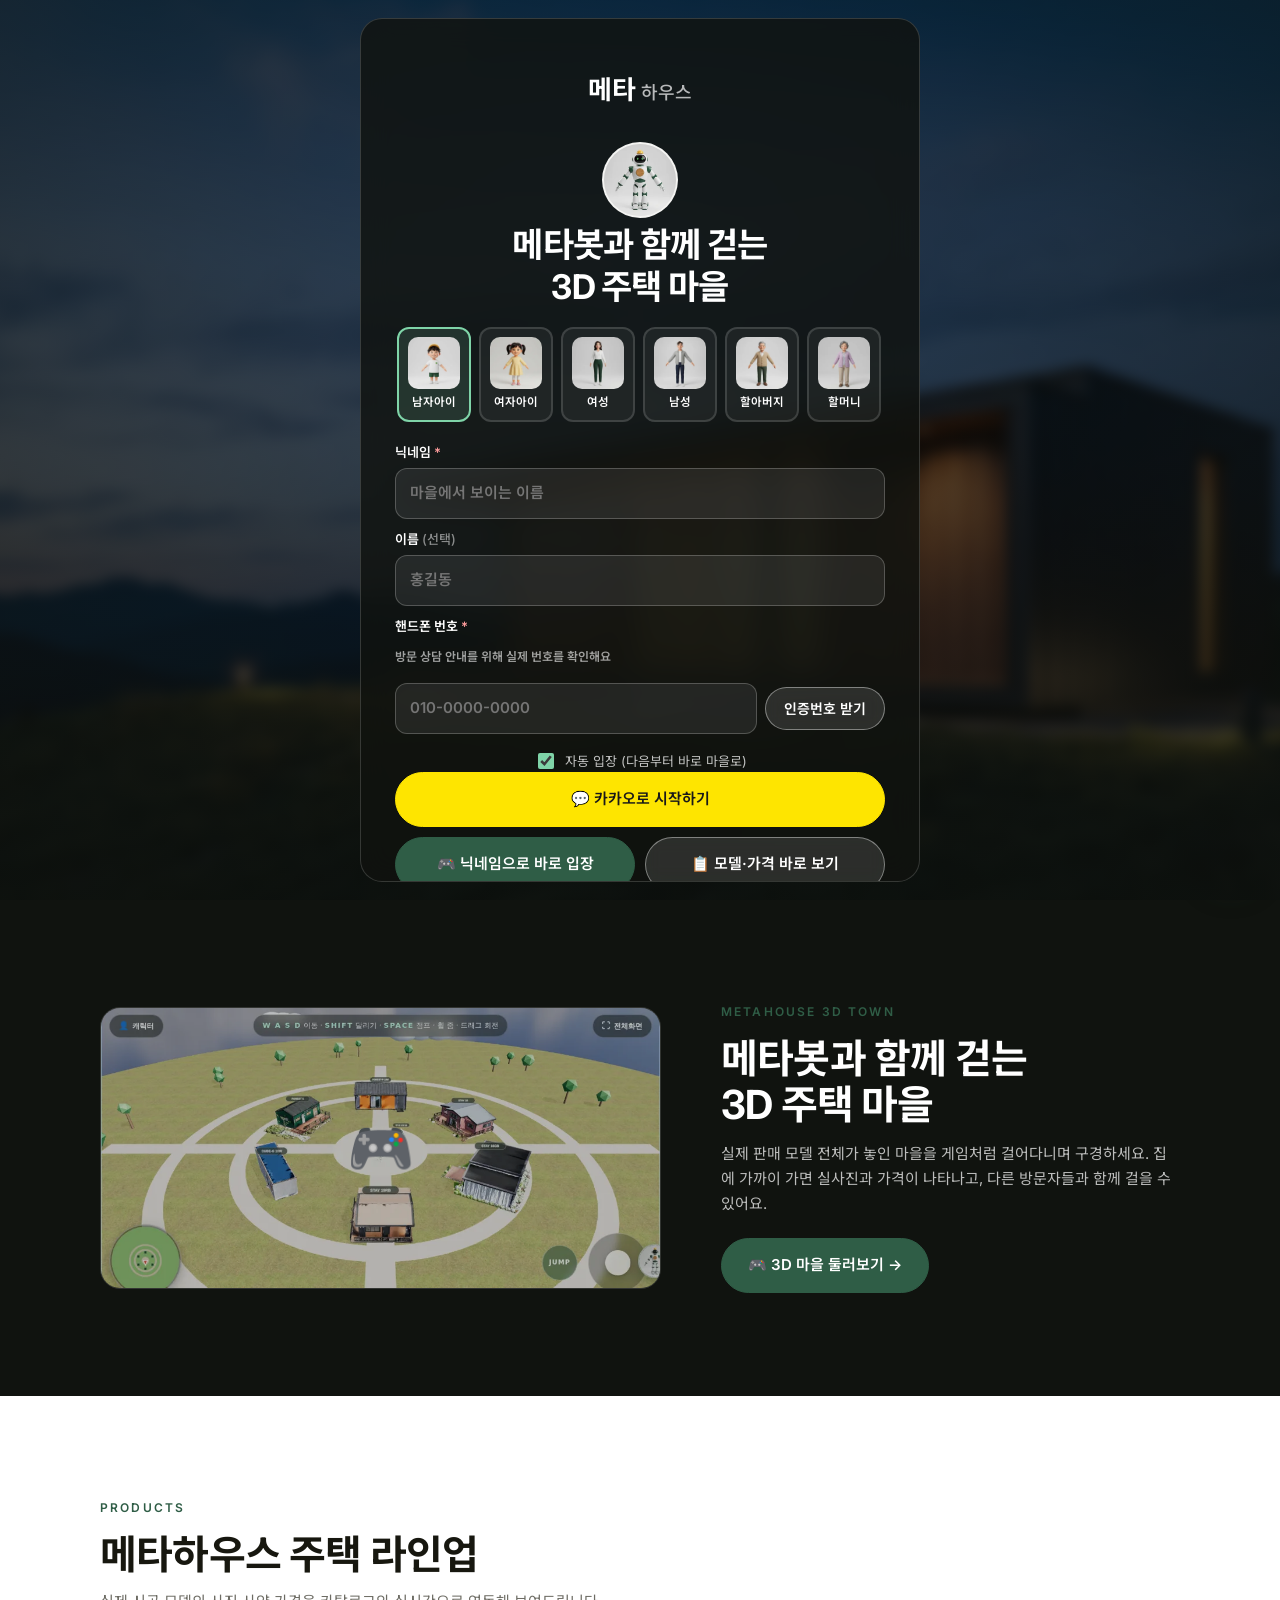
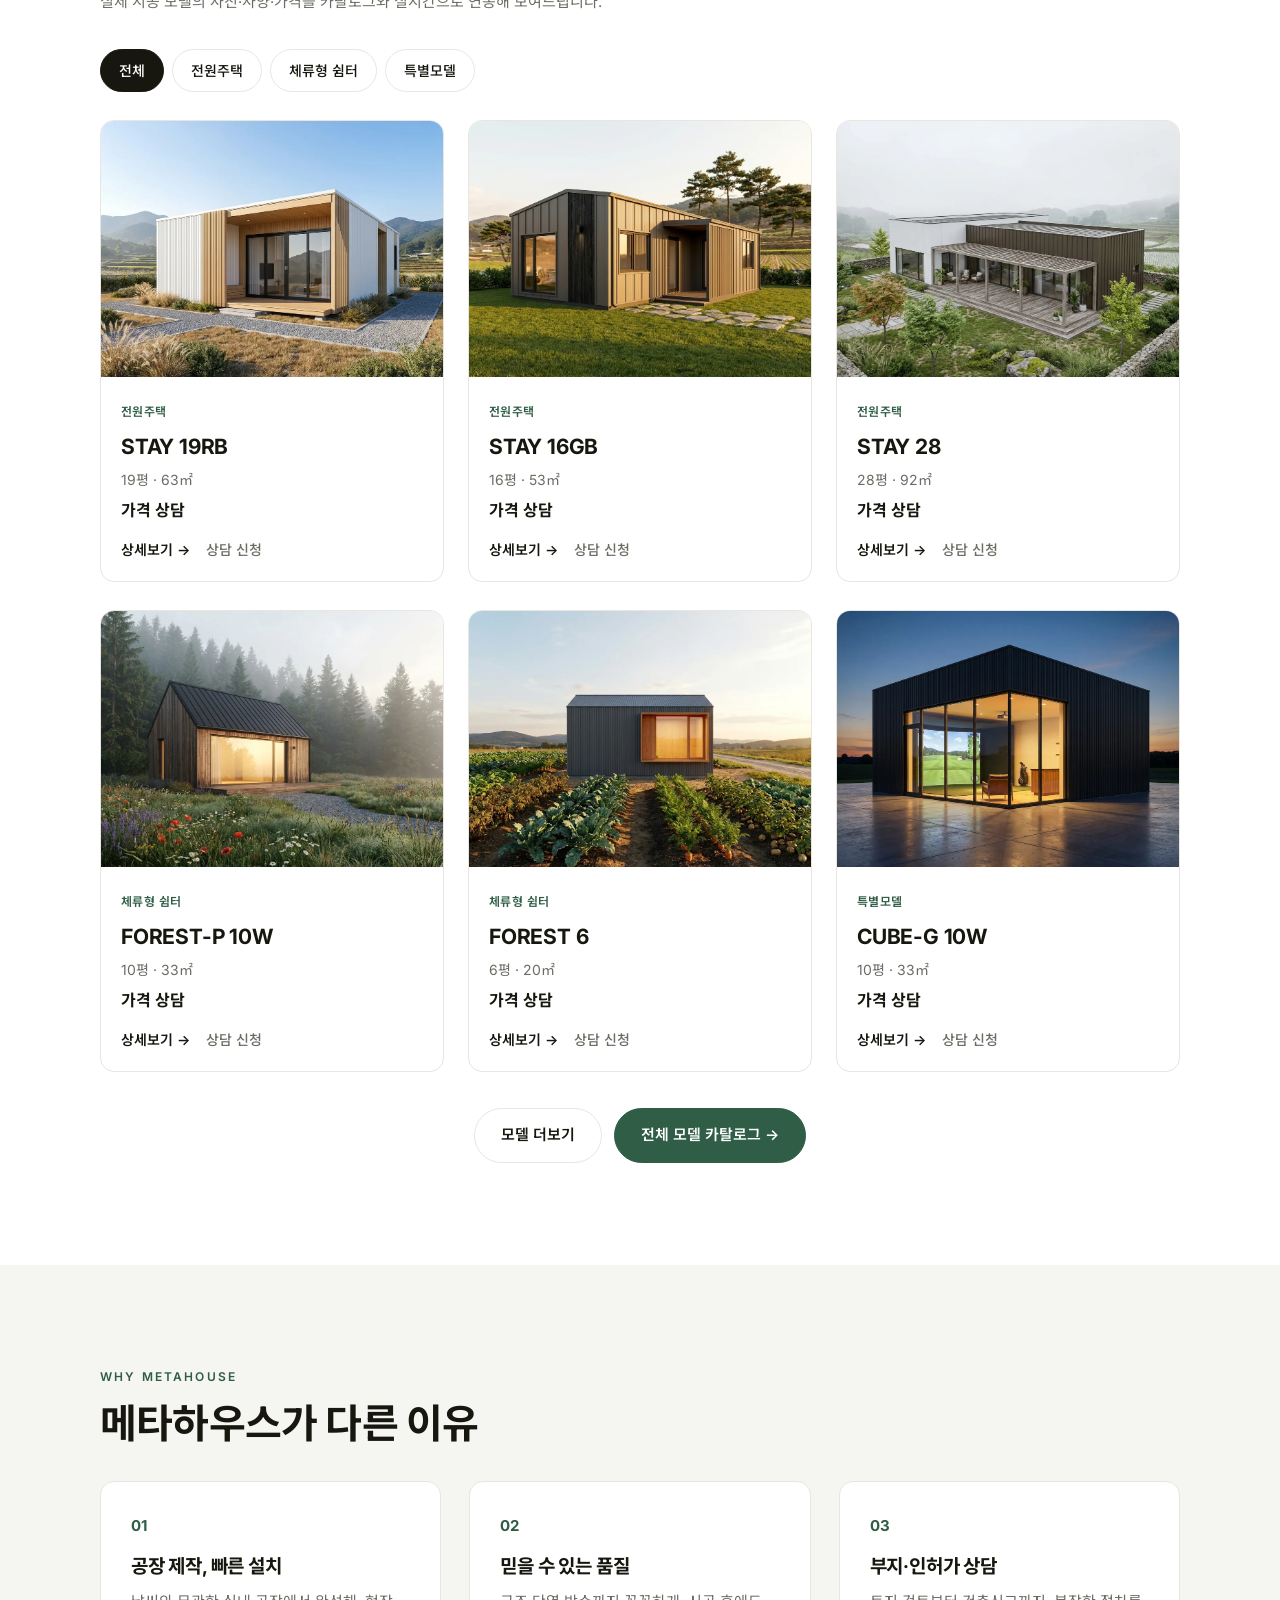
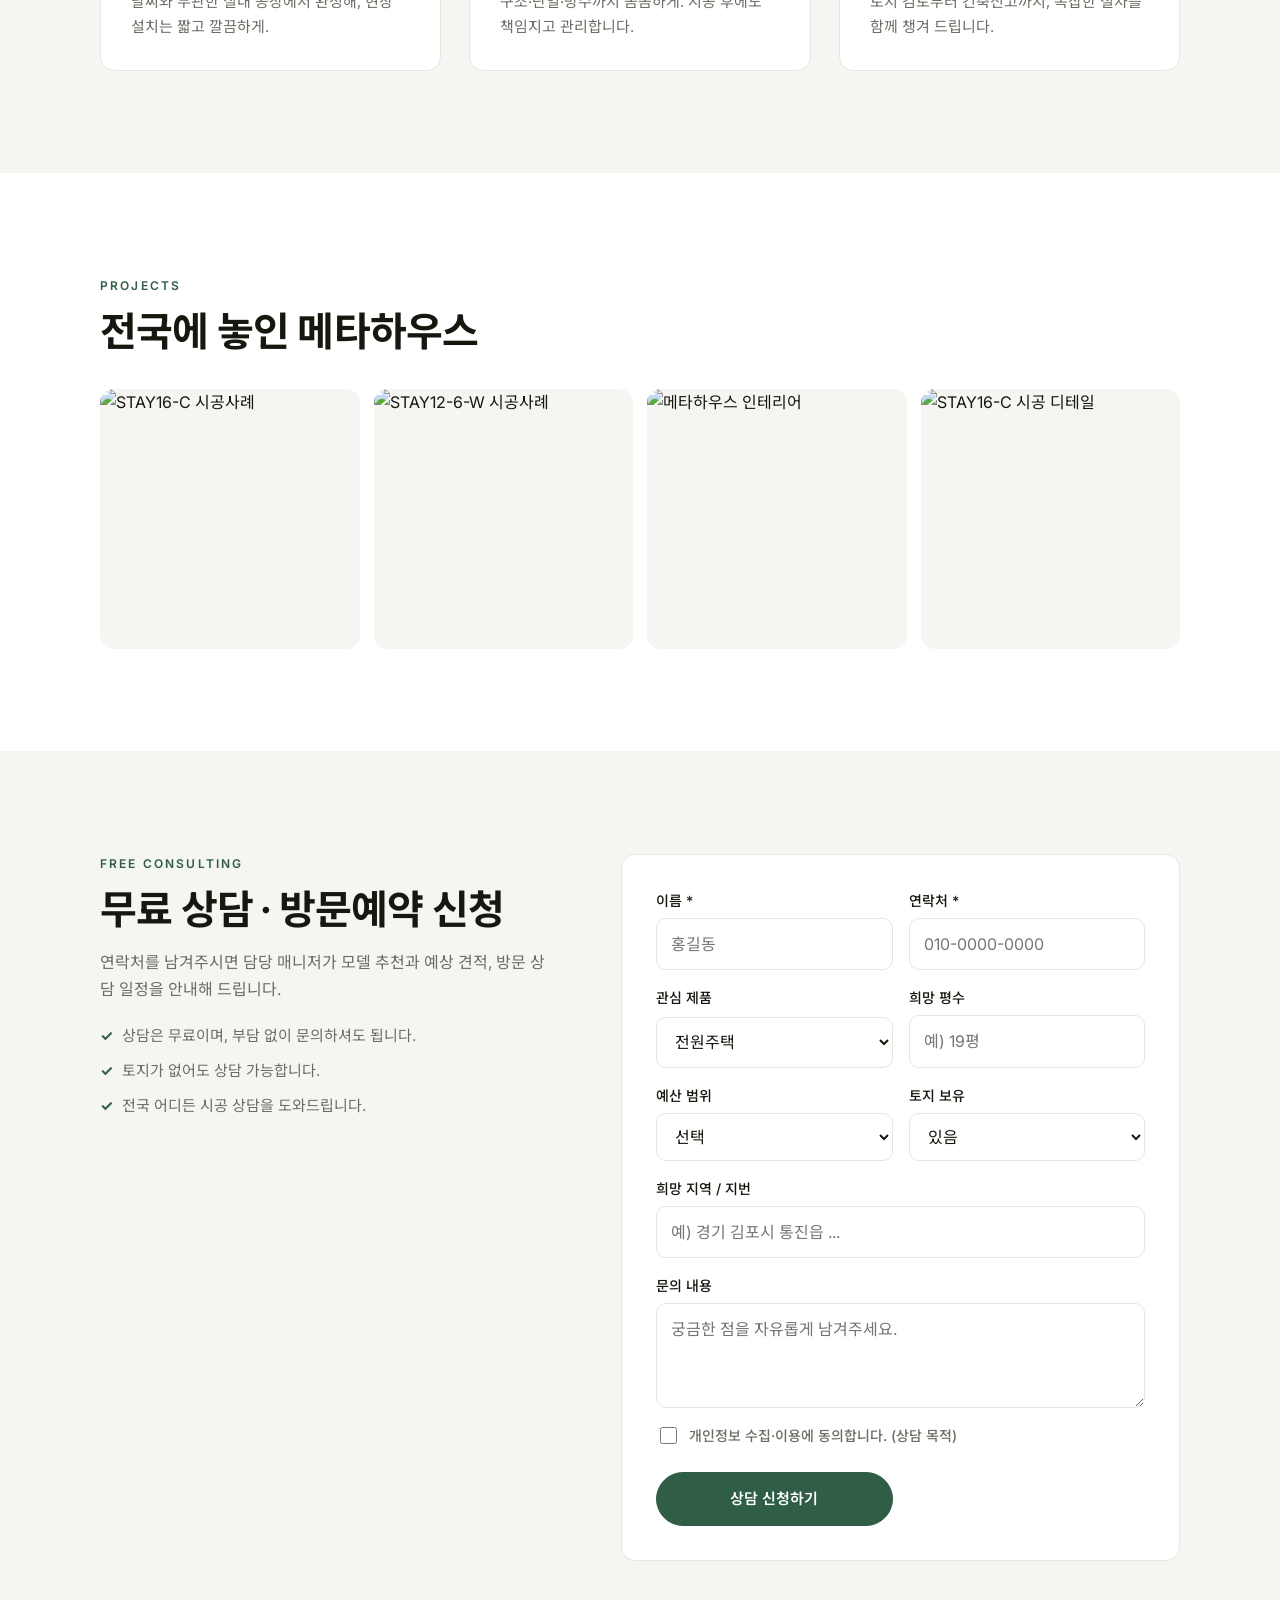
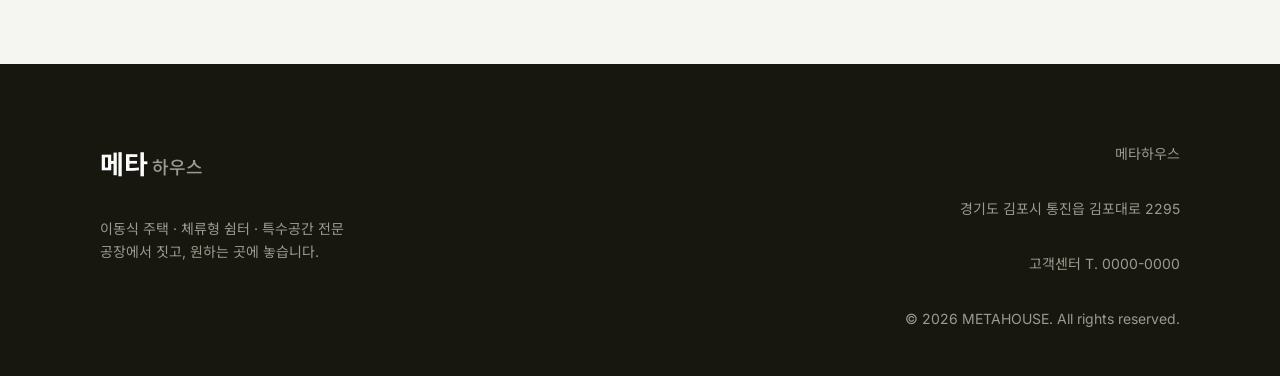
==== commit 88d3947f: "입장 핸드폰 필수 + 문자(SMS) 인증 + 빌드룸 포털 리디자인·이동 [SMS 인증 — Netlify Functions + 솔라피 + Supabase OTP] - sms-send" ====
--- a/index.html
+++ b/index.html
@@ -39,10 +39,20 @@
           <span>이름 <em class="start__opt">(선택)</em></span>
           <input id="start-name" maxlength="20" placeholder="홍길동" autocomplete="name" />
         </label>
-        <label class="start__field">
-          <span>핸드폰 번호 <em class="start__opt">(선택 · 신규 모델 알림)</em></span>
-          <input id="start-phone" type="tel" maxlength="20" placeholder="010-0000-0000" autocomplete="tel" />
-        </label>
+        <div class="start__field">
+          <span>핸드폰 번호 <em>*</em></span>
+          <p class="start__why">방문 상담 안내를 위해 실제 번호를 확인해요</p>
+          <div class="start__phonerow">
+            <input id="start-phone" type="tel" maxlength="20" placeholder="010-0000-0000" autocomplete="tel" />
+            <button type="button" class="btn btn--glass btn--sm" id="start-otp-send">인증번호 받기</button>
+          </div>
+          <div class="start__phonerow" id="start-otp-row" hidden>
+            <input id="start-otp" inputmode="numeric" maxlength="6" placeholder="인증번호 6자리" autocomplete="one-time-code" />
+            <button type="button" class="btn btn--primary btn--sm" id="start-otp-verify">확인</button>
+            <span class="start__otp-timer" id="start-otp-timer"></span>
+          </div>
+          <p class="start__verified" id="start-verified" hidden>✅ 번호 인증 완료</p>
+        </div>
       </div>
       <label class="start__check" id="start-auto-wrap"><input type="checkbox" id="start-auto" checked /> 자동 입장 (다음부터 바로 마을로)</label>
       <p class="start__formerr" id="start-err" hidden></p>
--- a/styles.css
+++ b/styles.css
@@ -1422,3 +1422,32 @@
 }
 .town__buildcta[hidden] { display: none; }
 .start__fields[hidden] { display: none; }
+
+/* ============ 시작 화면: 문자 인증 ============ */
+.start__why {
+  margin: 4px 0 6px;
+  font-size: 12px;
+  color: rgba(255, 255, 255, 0.6);
+}
+.start__phonerow {
+  display: flex;
+  gap: 8px;
+  align-items: center;
+  margin-top: 6px;
+}
+.start__phonerow[hidden] { display: none; }
+.start__phonerow input { flex: 1; min-width: 0; }
+.start__phonerow .btn { flex-shrink: 0; }
+.start__otp-timer {
+  font-size: 12px;
+  color: #ffd75e;
+  font-variant-numeric: tabular-nums;
+  white-space: nowrap;
+}
+.start__verified {
+  margin: 8px 0 0;
+  font-size: 13px;
+  font-weight: 700;
+  color: #8fe6b5;
+}
+.start__verified[hidden] { display: none; }
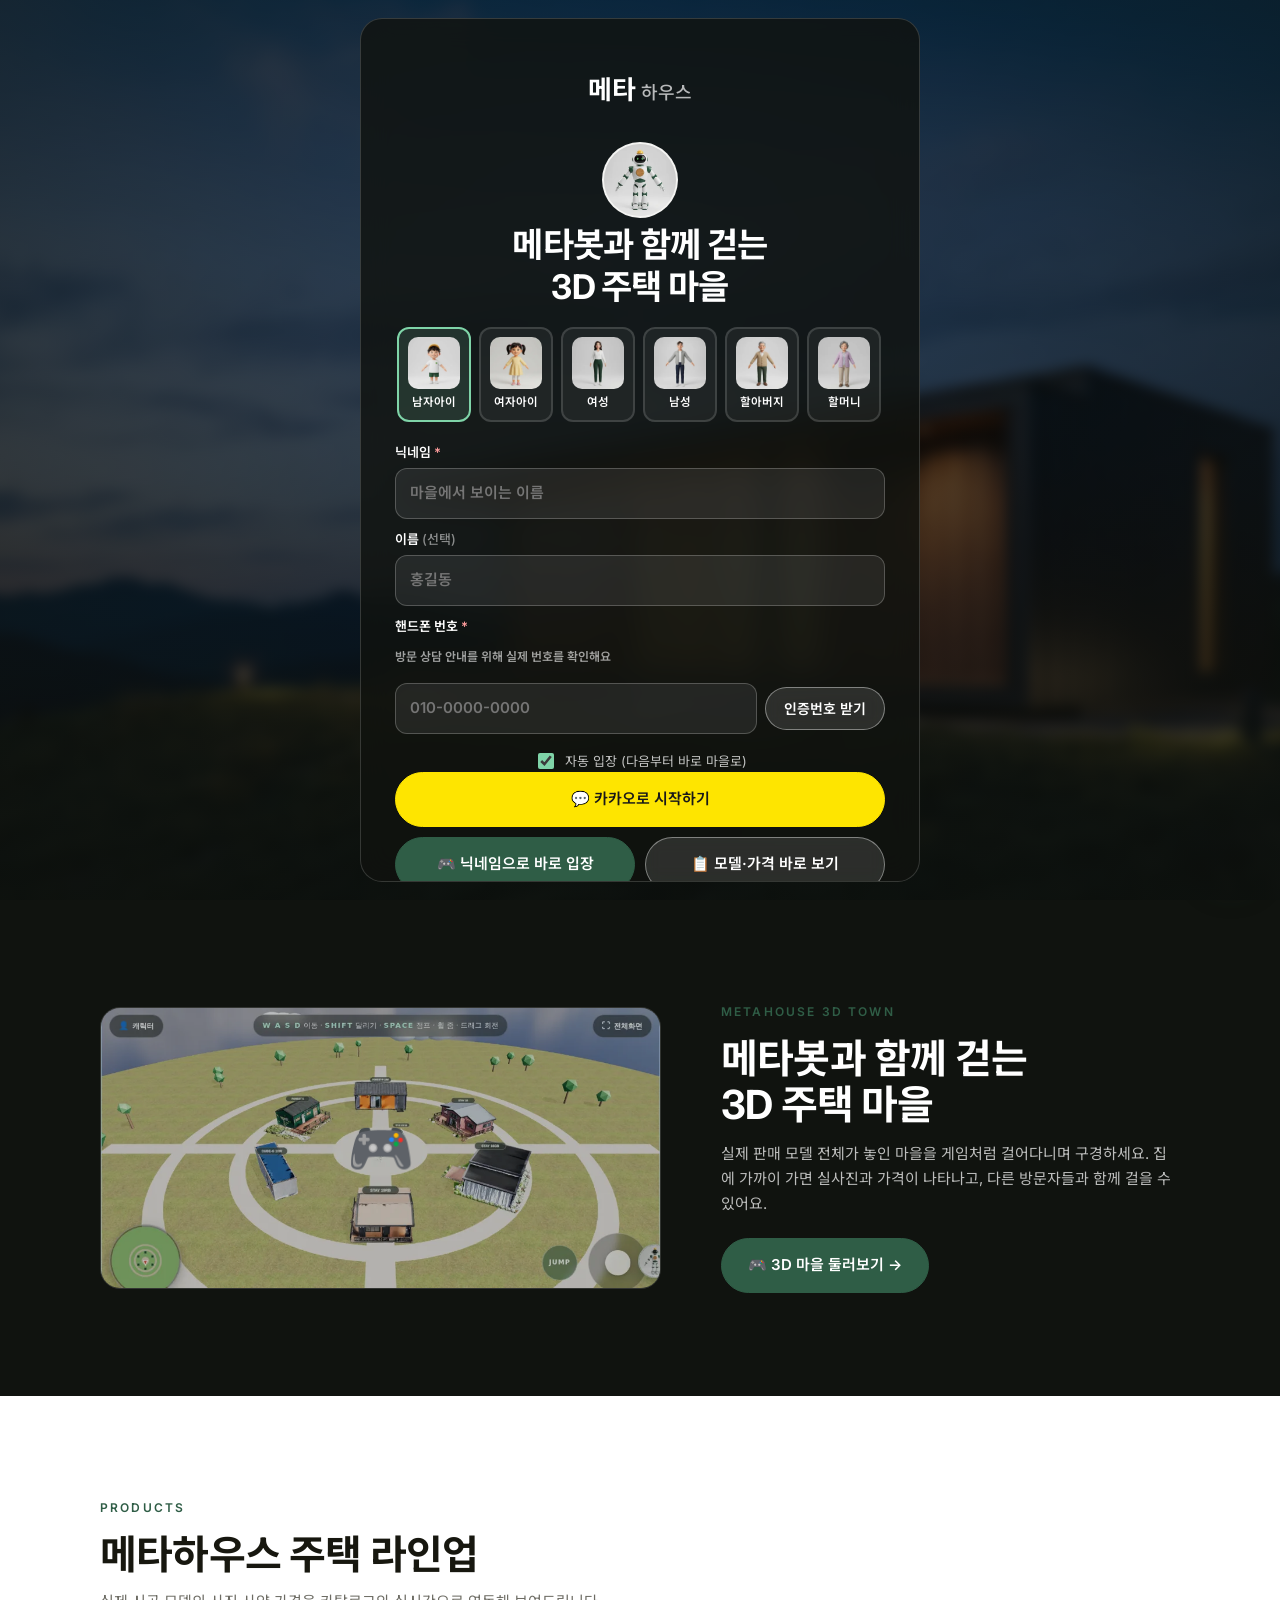
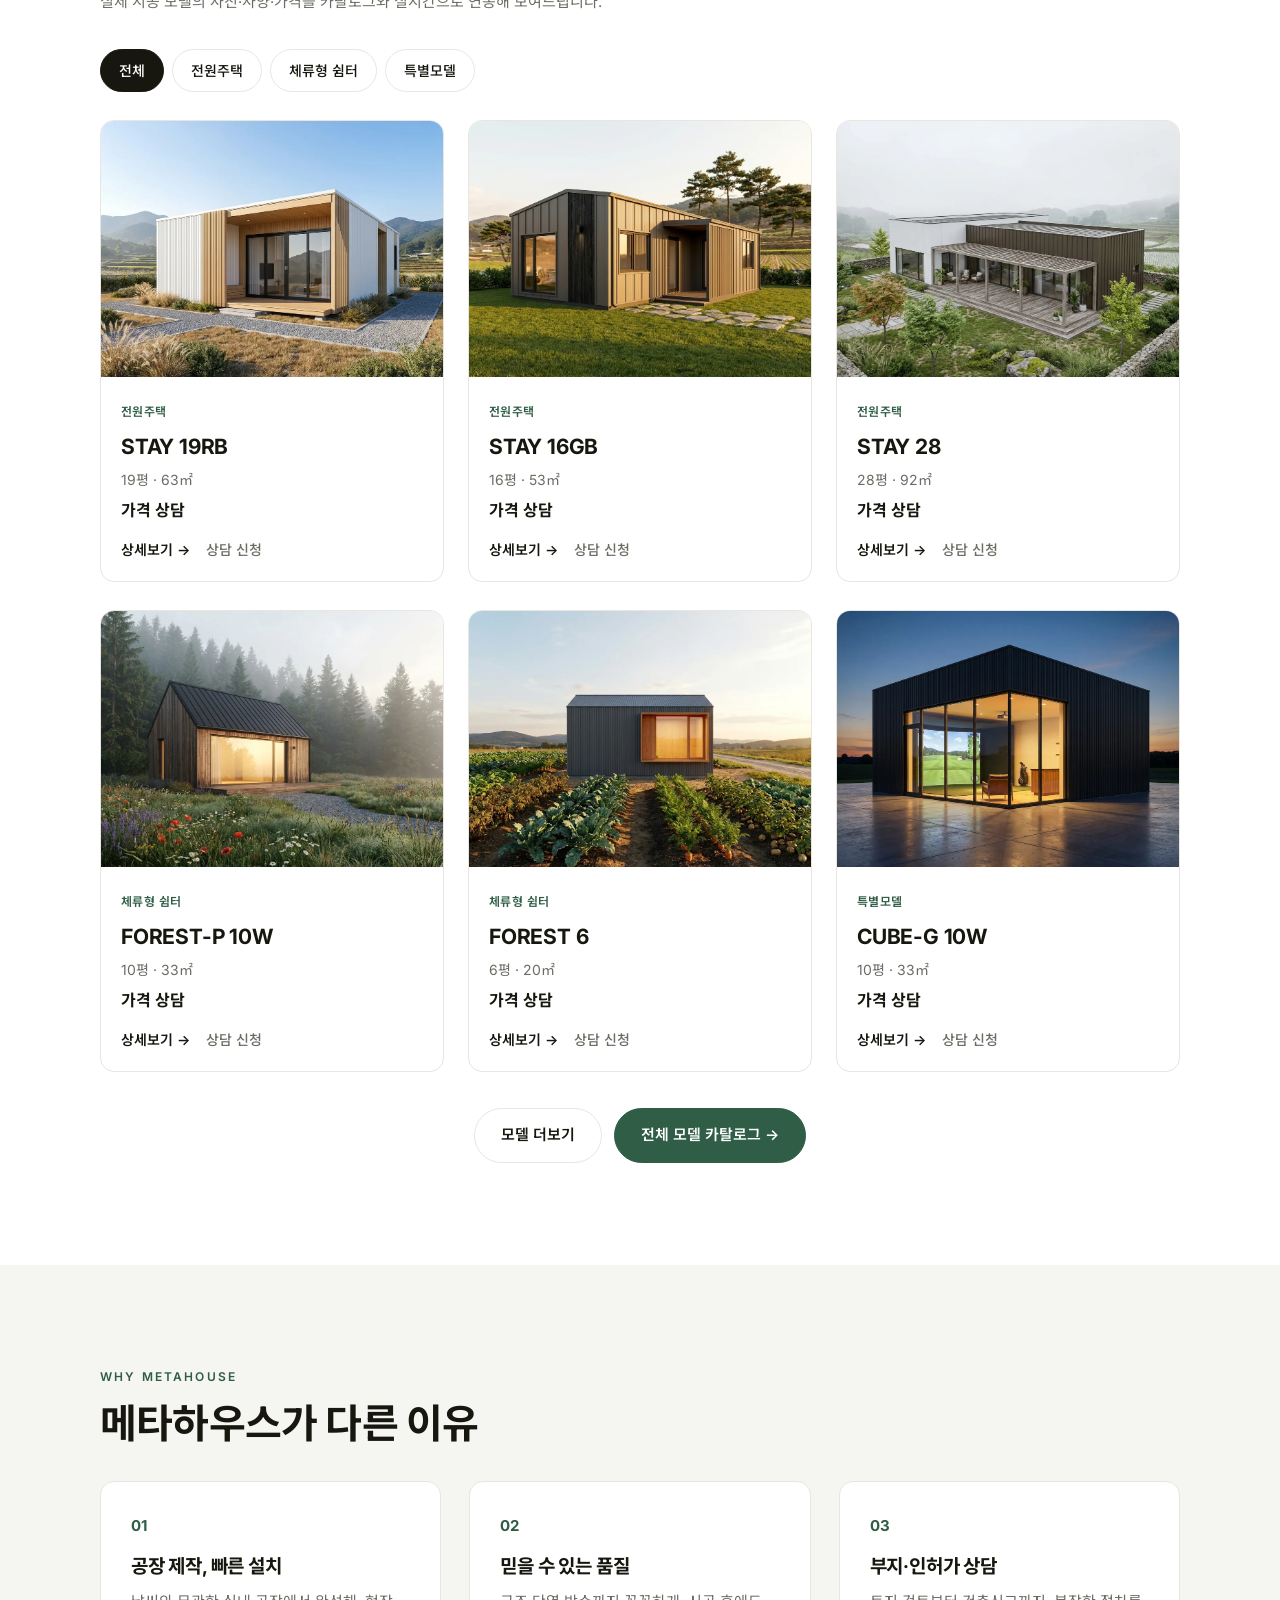
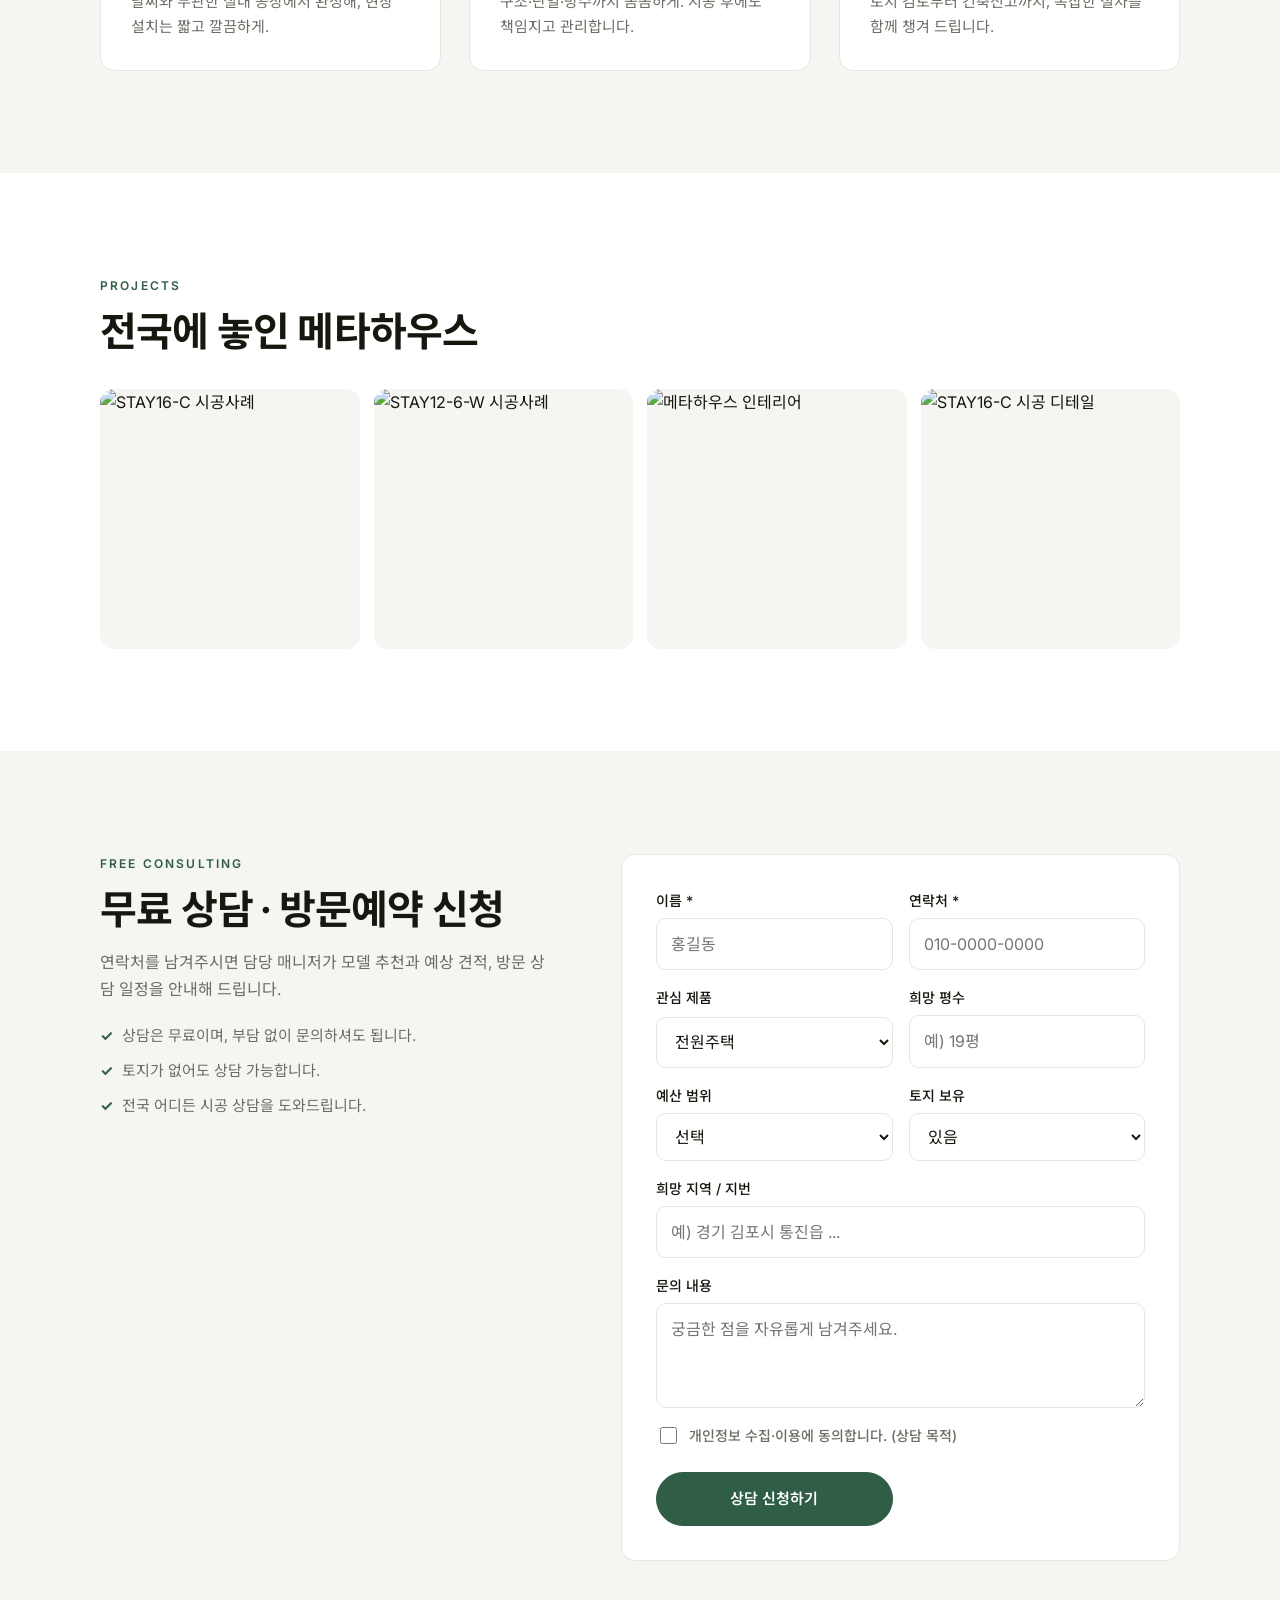
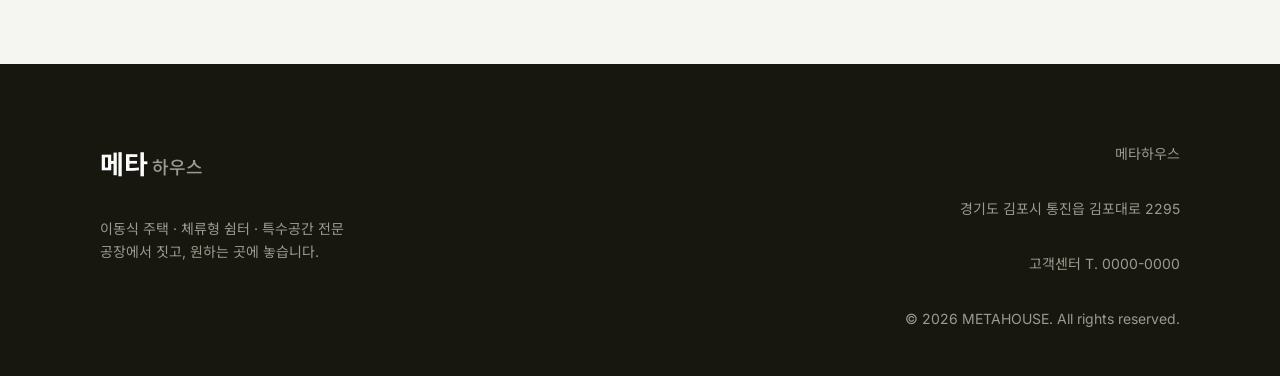
==== commit 402cee0b: "내 집 현황 마이페이지(/my) + 관리자 시공 현황 탭 — 계약 고객 재방문 유도 1단계 - /my 마이페이지: 시공 7단계(토목→기초→골조→지붕/외장→내부→마감→준공) 진행바(" ====
--- a/index.html
+++ b/index.html
@@ -61,7 +61,41 @@
         <button type="button" class="btn btn--primary" id="start-town">🎮 닉네임으로 바로 입장</button>
         <button type="button" class="btn btn--glass" id="start-products">📋 모델·가격 바로 보기</button>
       </div>
+      <button type="button" class="start__skip" id="start-login-toggle">🔑 기존 회원 로그인 (아이디·비밀번호)</button>
+      <div class="start__login" id="start-login" hidden>
+        <label class="start__field">
+          <span>아이디</span>
+          <input id="login-id" maxlength="20" placeholder="가입한 아이디" autocomplete="username" />
+        </label>
+        <label class="start__field">
+          <span>비밀번호</span>
+          <input id="login-pw" type="password" maxlength="30" placeholder="비밀번호" autocomplete="current-password" />
+        </label>
+        <div class="start__btns" style="margin-top:8px">
+          <button type="button" class="btn btn--primary" id="login-btn" style="grid-column:1/-1">🔓 로그인하고 입장</button>
+        </div>
+        <button type="button" class="start__skip" id="login-reset-toggle">비밀번호를 잊으셨나요?</button>
+        <div id="login-reset" hidden>
+          <p class="start__why">가입할 때 적은 이름·핸드폰 번호가 맞으면 새 비밀번호로 바꿔드려요. (위 아이디 칸도 채워주세요)</p>
+          <label class="start__field">
+            <span>이름</span>
+            <input id="reset-name" maxlength="20" placeholder="가입한 이름" autocomplete="name" />
+          </label>
+          <label class="start__field">
+            <span>핸드폰 번호</span>
+            <input id="reset-phone" type="tel" maxlength="20" placeholder="010-0000-0000" autocomplete="tel" />
+          </label>
+          <label class="start__field">
+            <span>새 비밀번호</span>
+            <input id="reset-pw" type="password" maxlength="30" placeholder="4자 이상" autocomplete="new-password" />
+          </label>
+          <div class="start__btns" style="margin-top:8px">
+            <button type="button" class="btn btn--glass" id="reset-btn" style="grid-column:1/-1">비밀번호 재설정</button>
+          </div>
+        </div>
+      </div>
       <button type="button" class="start__skip" id="start-logout" hidden>로그아웃 · 다른 계정으로</button>
+      <a class="start__skip" href="my.html">🏗️ 내 집 현황 (계약 고객)</a>
       <a class="start__skip" id="start-admin" href="admin.html">🔒 관리자 페이지</a>
     </div>
   </div>
--- a/styles.css
+++ b/styles.css
@@ -658,7 +658,8 @@
   align-items: center;
   gap: 14px;
   width: max-content;
-  max-width: min(420px, 90%);
+  max-width: min(520px, 92%);
+  flex-wrap: wrap;
   padding: 14px;
   background: rgba(16,19,15,0.78);
   border: 1px solid rgba(255,255,255,0.2);
@@ -682,11 +683,12 @@
   border-radius: 10px;
   flex-shrink: 0;
 }
-.town__card-body { min-width: 0; }
-.town__card-tag { font-size: 11px; font-weight: 600; letter-spacing: 0.08em; color: #9fdcbb; }
+/* 본문 칸이 버튼에 밀려 글자가 세로로 꺾이지 않게 최소 폭 확보 (모자라면 버튼이 아랫줄로) */
+.town__card-body { flex: 1 1 auto; min-width: 116px; }
+.town__card-tag { font-size: 11px; font-weight: 600; letter-spacing: 0.08em; color: #9fdcbb; white-space: nowrap; }
 .town__card-name { margin: 2px 0; font-size: 17px; font-weight: 700; letter-spacing: -0.01em; white-space: nowrap; overflow: hidden; text-overflow: ellipsis; }
 .town__card-spec { margin: 0; font-size: 12px; color: rgba(255,255,255,0.7); }
-.town__card-price { margin: 2px 0 0; font-size: 14px; font-weight: 700; }
+.town__card-price { margin: 2px 0 0; font-size: 14px; font-weight: 700; white-space: nowrap; }
 .town__card .btn { flex-shrink: 0; }
 .town__card-btns { display: grid; gap: 6px; flex-shrink: 0; }
 @media (pointer: coarse) {
@@ -1451,3 +1453,216 @@
   color: #8fe6b5;
 }
 .start__verified[hidden] { display: none; }
+
+/* ============== 교육관 (learn) ============== */
+.learn-page {
+  background: linear-gradient(180deg, #2f4a3a 0%, #3d5c48 30%, #eee8da 30.01%, #f4efe3 100%);
+  min-height: 100vh;
+}
+.learn {
+  max-width: 760px;
+  margin: 0 auto;
+  padding: 18px 16px 40px;
+  display: flex;
+  flex-direction: column;
+  gap: 18px;
+  min-height: 100vh;
+}
+.learn__top {
+  display: flex;
+  align-items: center;
+  gap: 12px;
+  color: #f2ede0;
+}
+.learn__top strong { font-size: 18px; }
+.learn__hint { flex: 1; font-size: 12.5px; opacity: 0.75; }
+.learn__progress {
+  display: flex;
+  align-items: center;
+  justify-content: center;
+  gap: 0;
+  margin-top: 6px;
+}
+.learn__dot {
+  width: 44px;
+  height: 44px;
+  border-radius: 50%;
+  border: 2px solid #cbbfa4;
+  background: #fdfaf2;
+  font-size: 19px;
+  cursor: pointer;
+  flex-shrink: 0;
+  transition: transform 0.15s, border-color 0.15s, box-shadow 0.15s;
+}
+.learn__dot.is-done { border-color: #2f5d46; background: #e4efe7; }
+.learn__dot.is-active {
+  border-color: #2f5d46;
+  box-shadow: 0 0 0 4px rgba(47, 93, 70, 0.18);
+  transform: scale(1.12);
+}
+.learn__line {
+  width: clamp(14px, 5vw, 46px);
+  height: 3px;
+  background: #d9cfb6;
+  flex-shrink: 1;
+}
+.learn__line.is-done { background: #2f5d46; }
+.learn__card {
+  background: #fdfaf2;
+  border: 1px solid #e3dbc6;
+  border-radius: 22px;
+  padding: 34px 30px;
+  text-align: center;
+  box-shadow: 0 12px 34px rgba(52, 46, 30, 0.12);
+}
+.learn__emoji { font-size: 64px; line-height: 1; }
+.learn__stepno {
+  margin-top: 14px;
+  font-size: 12px;
+  font-weight: 700;
+  letter-spacing: 0.12em;
+  color: #8a9a8f;
+}
+.learn__card h1 { font-size: 26px; margin-top: 4px; color: #2c3a2f; }
+.learn__period { margin-top: 6px; font-size: 13.5px; font-weight: 600; color: #4f6b58; }
+.learn__desc { margin-top: 14px; font-size: 15.5px; line-height: 1.75; color: #4a4738; }
+.learn__tip {
+  margin-top: 16px;
+  display: inline-block;
+  background: #eef4ee;
+  border: 1px solid #cfe0d2;
+  border-radius: 12px;
+  padding: 10px 14px;
+  font-size: 13px;
+  color: #35563f;
+  text-align: left;
+}
+.learn__tip[hidden] { display: none; }
+.learn__nav { display: flex; justify-content: space-between; gap: 12px; }
+.learn__nav .btn--glass { background: rgba(47, 74, 58, 0.1); color: #35563f; border-color: rgba(47, 74, 58, 0.3); }
+.learn__nav .btn--glass:hover { background: rgba(47, 74, 58, 0.18); }
+.learn__nav .btn:disabled { opacity: 0.35; pointer-events: none; }
+.learn__nav #learn-next[hidden] { display: none; }
+.learn__done {
+  background: #2f4a3a;
+  color: #f2ede0;
+  border-radius: 18px;
+  padding: 22px;
+  text-align: center;
+}
+.learn__done[hidden] { display: none; }
+.learn__done p { font-size: 15.5px; font-weight: 600; }
+.learn__done-btns {
+  display: flex;
+  justify-content: center;
+  gap: 10px;
+  margin-top: 14px;
+  flex-wrap: wrap;
+}
+@media (max-width: 560px) {
+  .learn__top { flex-wrap: wrap; }
+  .learn__hint { order: 3; width: 100%; }
+  .learn__card { padding: 26px 18px; }
+}
+
+/* ============ 기존 회원 로그인 (시작 화면 보조 경로) ============ */
+.start__login {
+  width: min(340px, 100%);
+  margin: 8px auto 0;
+  padding: 14px;
+  border: 1px solid rgba(255,255,255,0.22);
+  border-radius: 14px;
+  background: rgba(0,0,0,0.25);
+  text-align: left;
+}
+.start__login[hidden] { display: none; }
+#login-reset[hidden] { display: none; }
+#login-reset { margin-top: 8px; border-top: 1px dashed rgba(255,255,255,0.2); padding-top: 10px; }
+
+/* ============== 내 집 현황 (my) ============== */
+.my-page {
+  background: linear-gradient(180deg, #2f4a3a 0%, #3d5c48 26%, #eee8da 26.01%, #f4efe3 100%);
+  min-height: 100vh;
+}
+.my { max-width: 720px; margin: 0 auto; padding: 18px 16px 48px; display: flex; flex-direction: column; gap: 16px; }
+.my__top { display: flex; align-items: center; gap: 12px; color: #f2ede0; }
+.my__top strong { font-size: 18px; }
+.my__hint { flex: 1; font-size: 12.5px; opacity: 0.75; }
+.my__gate, .my__none {
+  background: #fdfaf2; border: 1px solid #e3dbc6; border-radius: 20px;
+  padding: 30px 24px; text-align: center; box-shadow: 0 12px 34px rgba(52,46,30,0.12);
+}
+.my__gate[hidden], .my__none[hidden], #my-body[hidden], .my__done-banner[hidden] { display: none; }
+.my__gate-emoji { font-size: 52px; line-height: 1; margin: 0; }
+.my__gate h2, .my__none h2 { margin: 12px 0 6px; font-size: 22px; color: #2c3a2f; }
+.my__gate-sub { color: #6a6552; font-size: 14.5px; margin: 0 0 16px; }
+.my__gate .start__field { text-align: left; margin: 10px auto; max-width: 340px; display: block; }
+.my__gate .start__field span { color: #4a4738; }
+.my__gate input { width: 100%; padding: 12px 14px; border-radius: 12px; border: 1px solid #d7cfb8; background: #fff; }
+.my__gate .btn { margin-top: 10px; max-width: 340px; }
+.my__none-btns { display: flex; justify-content: center; gap: 10px; flex-wrap: wrap; margin-top: 8px; }
+#my-body { display: flex; flex-direction: column; gap: 16px; }
+.my__hello { color: #2c3a2f; font-size: 17px; font-weight: 700; margin: 4px 2px 0; }
+.my-page .my__hello { color: #f2ede0; }
+.my__done-banner {
+  background: #2f4a3a; color: #f2ede0; border-radius: 16px; padding: 18px; font-size: 15px;
+}
+.my__done-btns { display: flex; gap: 8px; margin-top: 10px; flex-wrap: wrap; }
+.my__refer { margin: 10px 0 0; font-size: 12.5px; opacity: 0.8; }
+.my__card {
+  background: #fdfaf2; border: 1px solid #e3dbc6; border-radius: 18px; padding: 20px;
+  box-shadow: 0 8px 26px rgba(52,46,30,0.1);
+}
+.my__card h2 { margin: 0 0 10px; font-size: 17px; color: #2c3a2f; }
+.my__cardsub { margin: -6px 0 12px; font-size: 13px; color: #8a8570; }
+.my__bar { height: 12px; border-radius: 999px; background: #e8e1cc; overflow: hidden; }
+.my__bar-fill { height: 100%; border-radius: 999px; background: linear-gradient(90deg, #2f8f5a, #57b97f); transition: width 0.6s var(--ease); }
+.my__percent { margin: 8px 0 12px; font-size: 13.5px; font-weight: 700; color: #2f5d46; }
+.my__stages { display: flex; flex-wrap: wrap; gap: 6px; }
+.my__stage {
+  display: inline-flex; align-items: center; gap: 6px; padding: 6px 11px 6px 6px;
+  border-radius: 999px; border: 1px solid #ddd5bd; background: #f6f1e2; font-size: 12.5px; color: #7c765f;
+}
+.my__stage-dot {
+  width: 20px; height: 20px; border-radius: 50%; background: #ddd5bd; color: #fff;
+  display: inline-flex; align-items: center; justify-content: center; font-size: 11px; font-weight: 700;
+}
+.my__stage.is-done { border-color: #bcd8c6; background: #e9f3ec; color: #2f5d46; }
+.my__stage.is-done .my__stage-dot { background: #57b97f; }
+.my__stage.is-now { border-color: #2f5d46; background: #2f5d46; color: #fff; font-weight: 700; }
+.my__stage.is-now .my__stage-dot { background: #ffd75e; color: #2c3a2f; }
+.my__photo-group h3 { margin: 14px 0 8px; font-size: 14.5px; color: #4a4738; }
+.my__photo-group:first-child h3 { margin-top: 0; }
+.my__photo-grid { display: grid; grid-template-columns: repeat(auto-fill, minmax(150px, 1fr)); gap: 10px; }
+.my__photo { margin: 0; }
+.my__photo img {
+  width: 100%; aspect-ratio: 4/3; object-fit: cover; border-radius: 12px; cursor: zoom-in;
+  border: 1px solid #e3dbc6; background: #eee8da;
+}
+.my__photo figcaption { font-size: 11.5px; color: #8a8570; margin-top: 4px; }
+.my__empty { font-size: 13.5px; color: #8a8570; margin: 6px 0 0; }
+.my__empty[hidden] { display: none; }
+.my__schedule, .my__notices, .my__inqs { list-style: none; margin: 0; padding: 0; display: flex; flex-direction: column; gap: 8px; }
+.my__schedule li, .my__notices li, .my__inqs li {
+  display: flex; gap: 10px; align-items: baseline; font-size: 14px; color: #4a4738;
+  padding: 9px 12px; border-radius: 10px; background: #f6f1e2; flex-wrap: wrap;
+}
+.my__schedule li b, .my__notices li b, .my__inqs li b { font-size: 12.5px; color: #7c765f; flex-shrink: 0; }
+.my__schedule li.is-past { opacity: 0.55; }
+.my__schedule li.is-next { background: #e9f3ec; border: 1px solid #bcd8c6; }
+.my__next { font-style: normal; font-size: 11px; font-weight: 800; color: #2f8f5a; margin-left: auto; }
+.my__answer { width: 100%; margin: 4px 0 0; font-size: 13px; color: #2f5d46; }
+#my-inq-text {
+  width: 100%; border: 1px solid #d7cfb8; border-radius: 12px; padding: 12px; background: #fff;
+  resize: vertical; margin-bottom: 8px;
+}
+.my__lightbox {
+  position: fixed; inset: 0; z-index: 90; background: rgba(12,14,11,0.88);
+  display: flex; flex-direction: column; align-items: center; justify-content: center; gap: 10px; padding: 20px;
+}
+.my__lightbox[hidden] { display: none; }
+.my__lightbox img { max-width: 94vw; max-height: 78vh; border-radius: 12px; }
+.my__lightbox p { color: #fff; font-size: 13.5px; margin: 0; }
+.my__lightbox-close {
+  position: absolute; top: 14px; right: 16px; color: #fff; font-size: 22px; padding: 8px;
+}
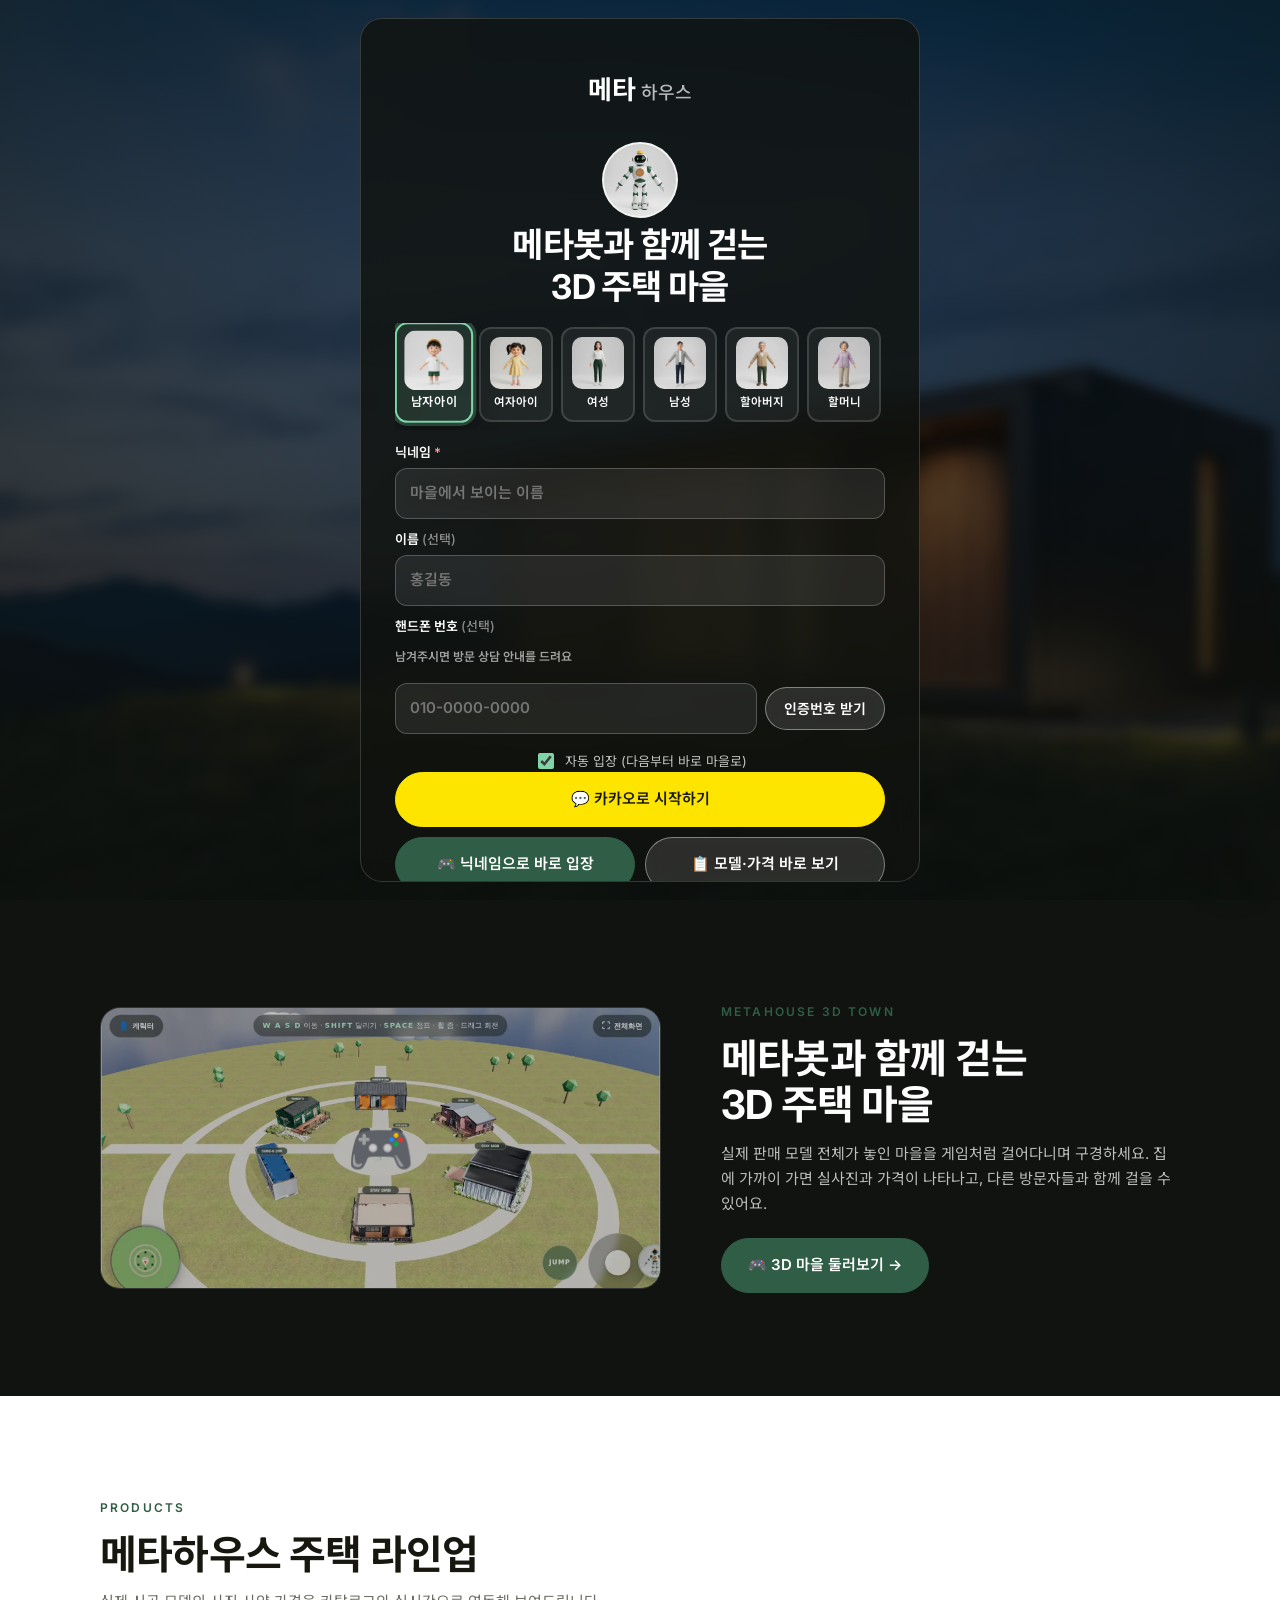
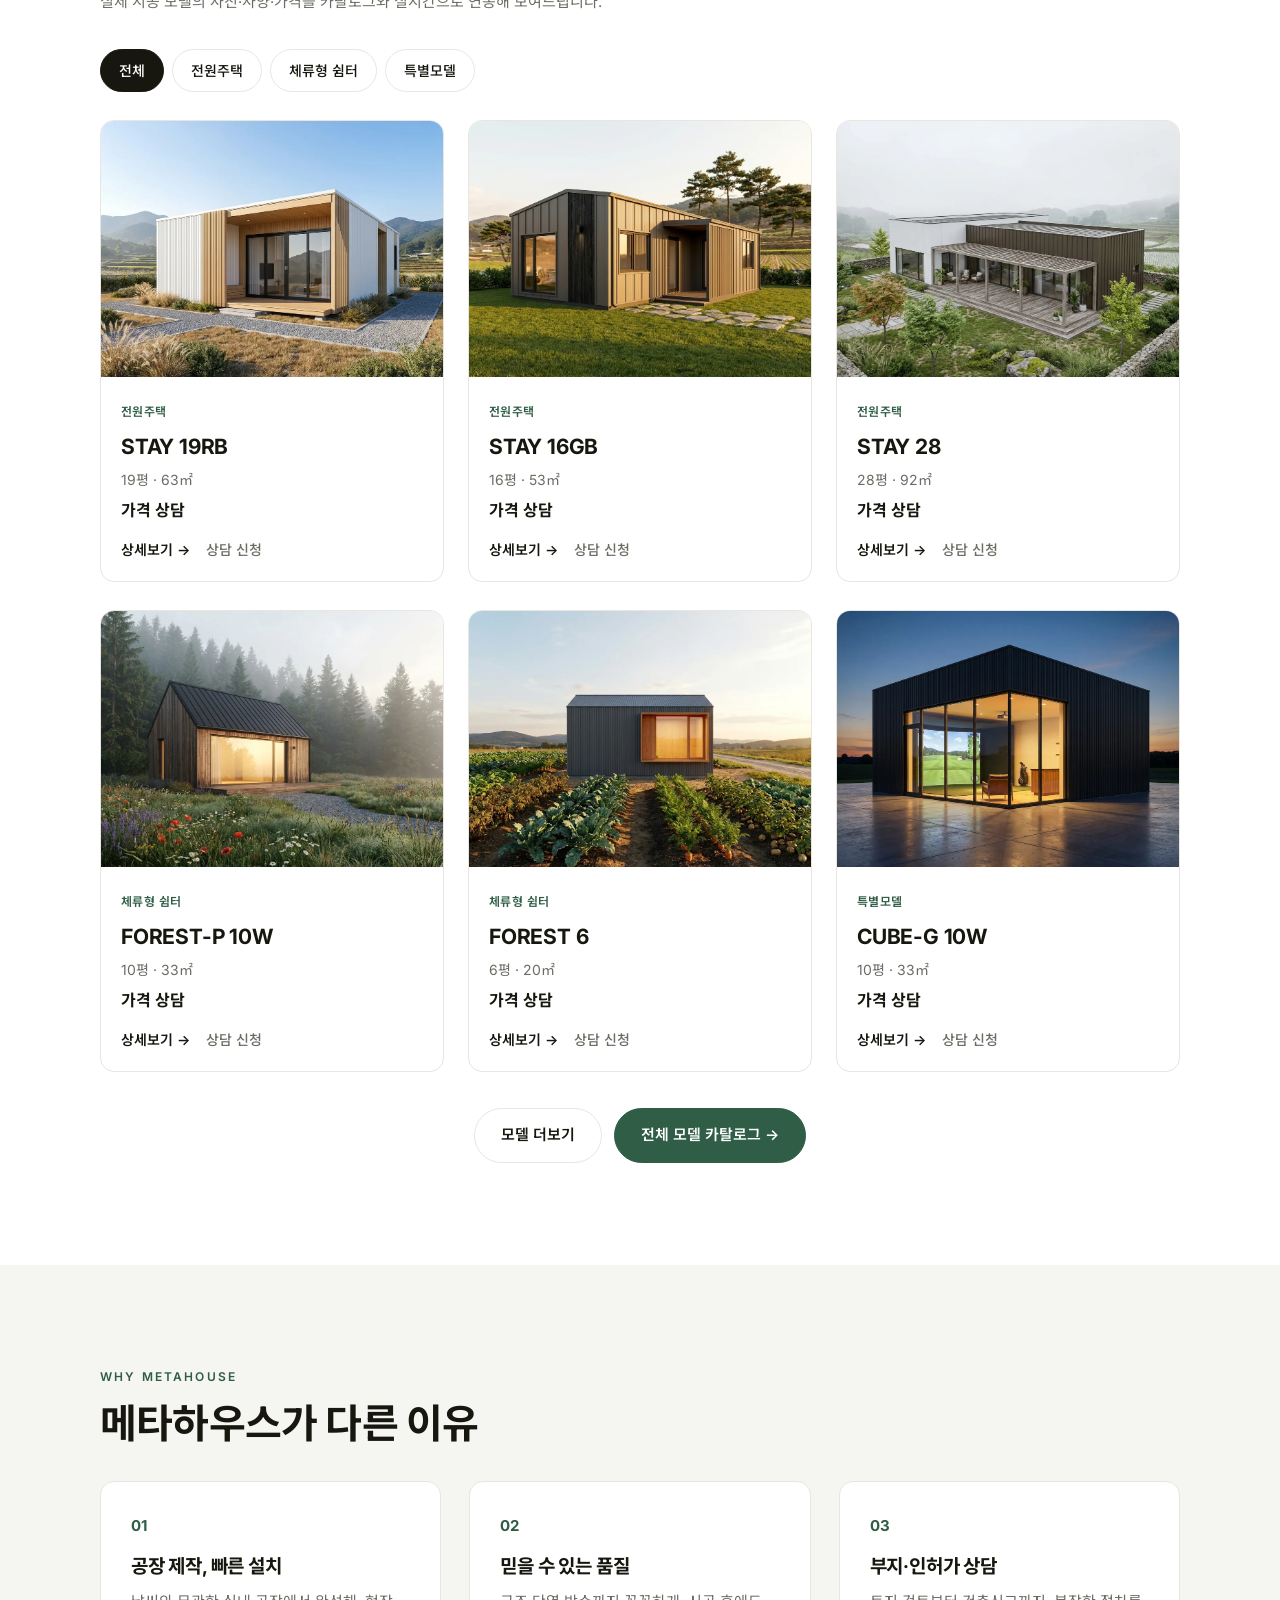
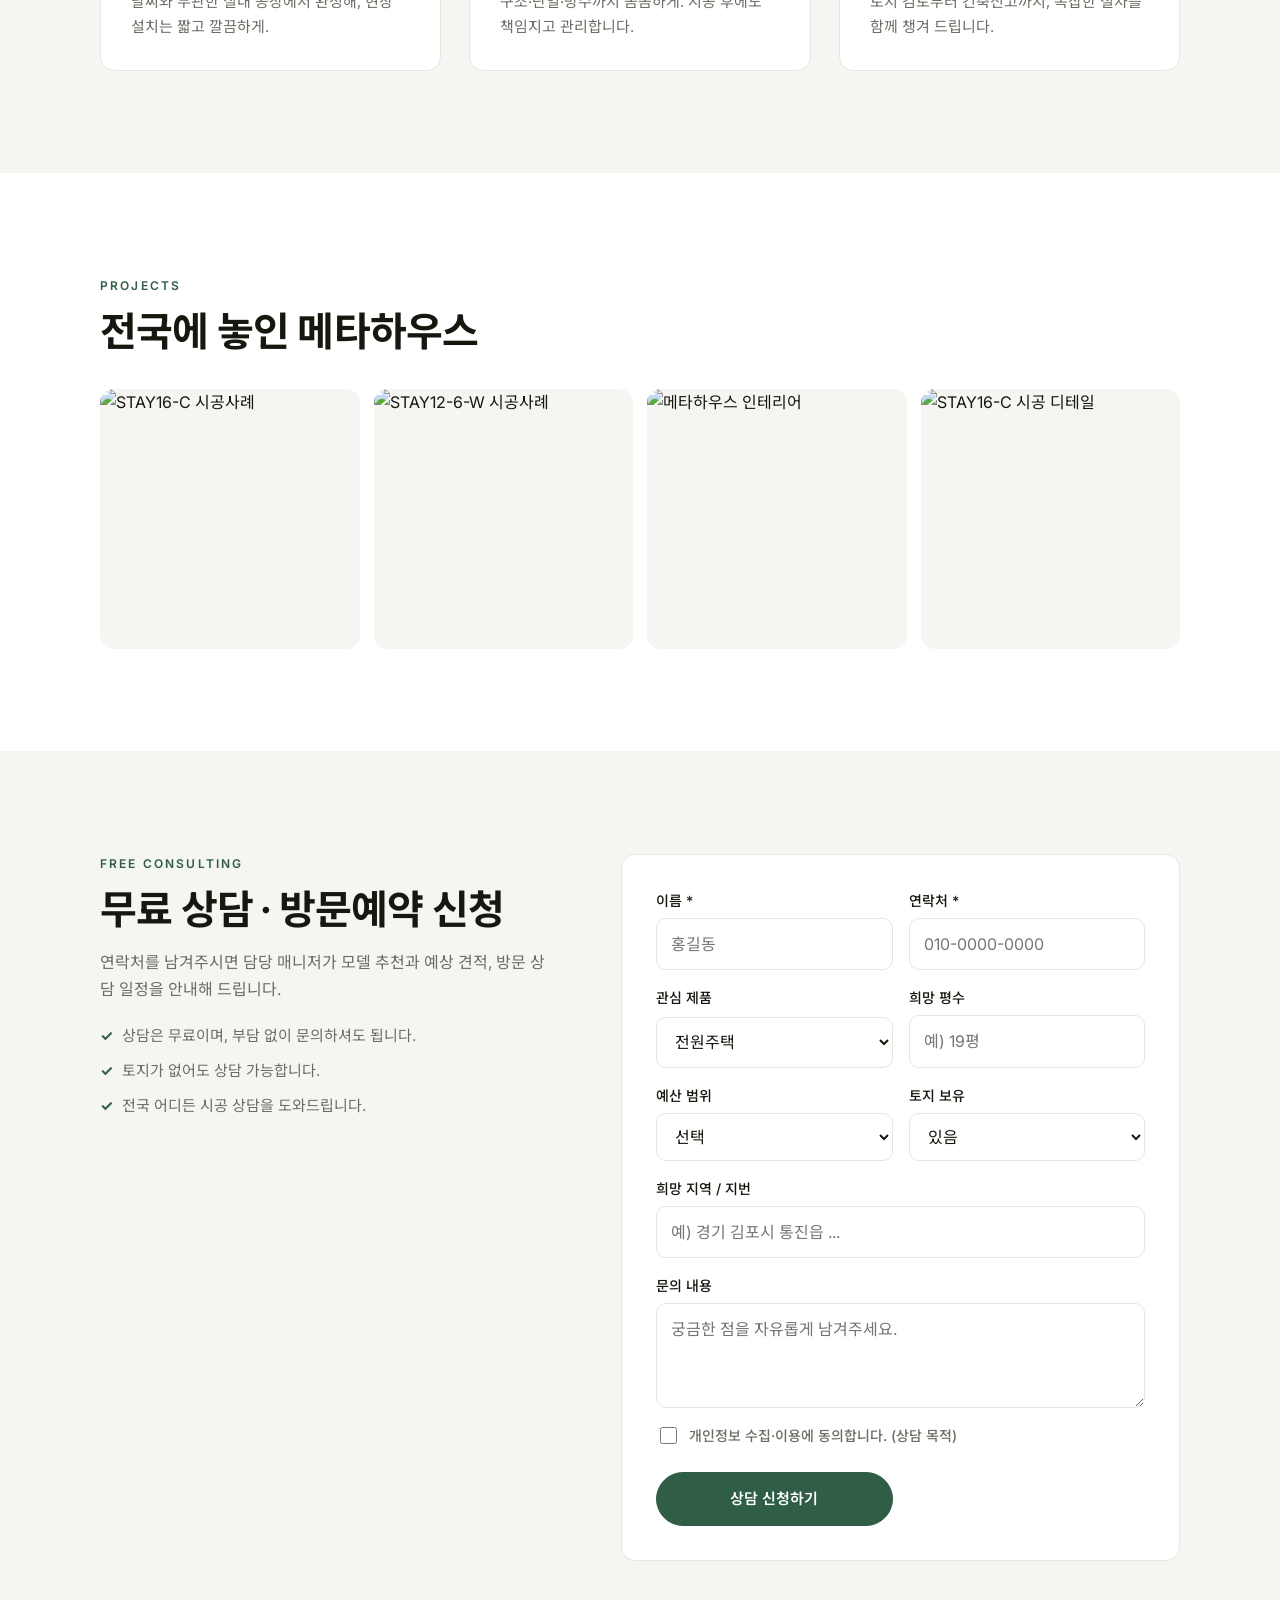
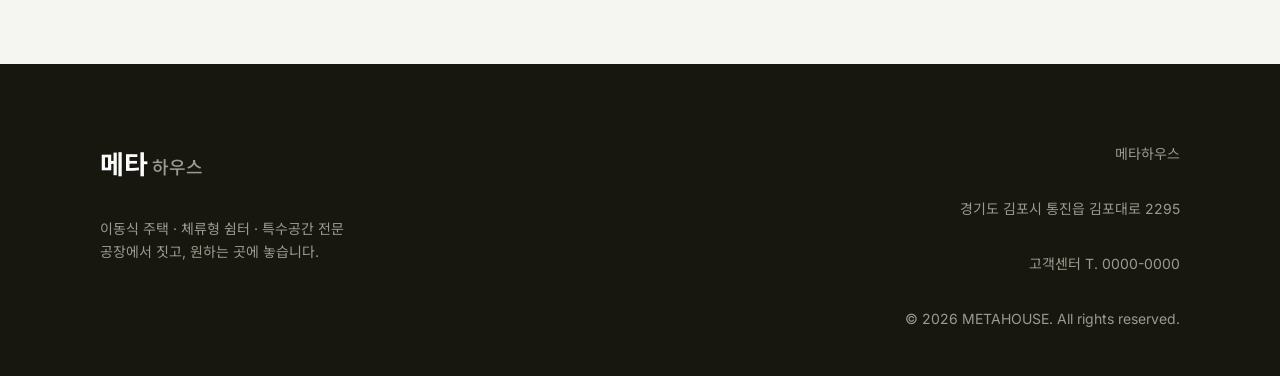
==== commit fa3e5fb6: "핸드폰 번호를 선택 입력으로 전환 — 닉네임만으로 즉시 입장 문자 인증(발신번호 차단) 복구 전까지 신규 손님 마찰 제거: - 핸드폰 필수 → 선택 (라벨·안내 문구 변경) - 입" ====
--- a/index.html
+++ b/index.html
@@ -40,8 +40,8 @@
           <input id="start-name" maxlength="20" placeholder="홍길동" autocomplete="name" />
         </label>
         <div class="start__field">
-          <span>핸드폰 번호 <em>*</em></span>
-          <p class="start__why">방문 상담 안내를 위해 실제 번호를 확인해요</p>
+          <span>핸드폰 번호 <em class="start__opt">(선택)</em></span>
+          <p class="start__why">남겨주시면 방문 상담 안내를 드려요</p>
           <div class="start__phonerow">
             <input id="start-phone" type="tel" maxlength="20" placeholder="010-0000-0000" autocomplete="tel" />
             <button type="button" class="btn btn--glass btn--sm" id="start-otp-send">인증번호 받기</button>
--- a/styles.css
+++ b/styles.css
@@ -1666,3 +1666,159 @@
 .my__lightbox-close {
   position: absolute; top: 14px; right: 16px; color: #fff; font-size: 22px; padding: 8px;
 }
+
+/* ============ 화질·UI 개선 10종 ============ */
+/* ② 색감 보정: 캔버스에 가벼운 채도·대비 그레이딩 (전 티어 공통, GPU 합성이라 부담 없음) */
+#town-canvas { filter: saturate(1.07) contrast(1.03); }
+
+/* ⑤ 존 진입 배너 */
+.town__zonebanner {
+  position: absolute;
+  top: 68px;
+  left: 50%;
+  transform: translate(-50%, -12px);
+  padding: 10px 22px;
+  font-size: 15.5px;
+  font-weight: 800;
+  color: #fff;
+  background: rgba(16, 19, 15, 0.72);
+  border: 1.5px solid rgba(255, 255, 255, 0.35);
+  border-bottom-width: 3px;
+  border-radius: 9999px;
+  backdrop-filter: blur(10px);
+  -webkit-backdrop-filter: blur(10px);
+  opacity: 0;
+  pointer-events: none;
+  z-index: 4;
+  transition: opacity .35s var(--ease), transform .35s var(--ease);
+}
+.town__zonebanner.is-show { opacity: 1; transform: translate(-50%, 0); }
+.town__zonebanner[hidden] { display: none; }
+
+/* ⑦ 로딩 화면 브랜딩 */
+.town__loading {
+  flex-direction: column;
+  gap: 10px;
+  background: linear-gradient(180deg, #eef3ec, #e3ece2);
+  z-index: 6;
+}
+.town__loading-brand .brand__mark { font-size: 30px; font-weight: 700; color: #2f5d46; }
+.town__loading-brand .brand__sub { font-size: 21px; color: #6d6c64; }
+.town__loading-sub { margin: 0; font-size: 13px; color: rgba(20,40,30,0.6); letter-spacing: 0.05em; }
+.town__loading-bar {
+  width: min(280px, 60vw);
+  height: 8px;
+  border-radius: 999px;
+  background: rgba(47, 93, 70, 0.15);
+  overflow: hidden;
+}
+.town__loading-fill {
+  width: 4%;
+  height: 100%;
+  border-radius: 999px;
+  background: linear-gradient(90deg, #2f8f5a, #57b97f);
+  transition: width .3s var(--ease);
+}
+.town__loading-tip { margin: 6px 0 0; font-size: 13px; color: rgba(20,40,30,0.75); }
+
+/* ⑧ 큰 지도 */
+.bigmap {
+  position: absolute;
+  inset: 0;
+  z-index: 7;
+  display: flex;
+  align-items: center;
+  justify-content: center;
+  background: rgba(10, 13, 10, 0.55);
+  backdrop-filter: blur(4px);
+  -webkit-backdrop-filter: blur(4px);
+}
+.bigmap[hidden] { display: none; }
+.bigmap__panel {
+  position: relative;
+  background: rgba(16, 19, 15, 0.9);
+  border: 1px solid rgba(255,255,255,0.2);
+  border-radius: 20px;
+  padding: 16px 18px 12px;
+  color: #fff;
+  text-align: center;
+}
+.bigmap__panel h3 { margin: 0 0 10px; font-size: 16px; }
+.bigmap__panel canvas {
+  width: min(520px, 82vw, 60vh);
+  height: min(520px, 82vw, 60vh);
+  border-radius: 14px;
+  cursor: crosshair;
+}
+.bigmap__hint { margin: 8px 0 0; font-size: 12.5px; color: rgba(255,255,255,0.65); }
+.bigmap__close {
+  position: absolute;
+  top: 10px;
+  right: 12px;
+  color: #fff;
+  font-size: 17px;
+  padding: 6px;
+}
+
+/* ⑥ HUD 정리: 미니 버튼 위치를 CSS로 (데스크톱 가로 줄) + 모바일 재배치 + 안전영역 */
+.town__mini--night { right: 236px; }
+.town__mini--sound { right: 282px; }
+.town__mini--share { right: 328px; }
+.town__fs, .town__mini { top: calc(14px + env(safe-area-inset-top, 0px)); }
+.town__fs { right: calc(14px + env(safe-area-inset-right, 0px)); }
+.town__fs--char { left: calc(14px + env(safe-area-inset-left, 0px)); right: auto; }
+.town__exit { right: calc(140px + env(safe-area-inset-right, 0px)); }
+@media (max-width: 640px) {
+  /* 위 줄이 좁으니 미니 버튼(밤/소리/공유)은 오른쪽 세로 스택으로 */
+  .town__fs { padding: 9px 12px; font-size: 12px; }
+  .town__fs #town-fs-label { display: none; } /* 전체화면은 아이콘만 */
+  .town__exit { right: calc(64px + env(safe-area-inset-right, 0px)); }
+  .town__mini--night { right: calc(12px + env(safe-area-inset-right, 0px)); top: calc(64px + env(safe-area-inset-top, 0px)); }
+  .town__mini--sound { right: calc(12px + env(safe-area-inset-right, 0px)); top: calc(110px + env(safe-area-inset-top, 0px)); }
+  .town__mini--share { right: calc(12px + env(safe-area-inset-right, 0px)); top: calc(156px + env(safe-area-inset-top, 0px)); }
+  .town__joystick { bottom: calc(22px + env(safe-area-inset-bottom, 0px)); }
+  .town__jump { bottom: calc(44px + env(safe-area-inset-bottom, 0px)); }
+  .town__hud { display: none; } /* 모바일은 조작 안내 대신 조이스틱이 이미 보임 */
+  .town__zonebanner { top: 58px; font-size: 14px; padding: 8px 16px; }
+}
+
+/* ⑨ 집 카드 리디자인: 사진·가격 강조 + 버튼 위계 */
+.town__card {
+  gap: 12px;
+  padding: 14px 16px;
+  border-radius: 18px;
+  background: rgba(14, 17, 13, 0.84);
+  border-color: rgba(255, 255, 255, 0.24);
+  box-shadow: 0 14px 40px rgba(0, 0, 0, 0.35);
+}
+.town__card img { width: 112px; height: 84px; border-radius: 12px; }
+.town__card-tag {
+  display: inline-block;
+  padding: 2px 9px;
+  border-radius: 999px;
+  background: rgba(127, 212, 168, 0.16);
+  border: 1px solid rgba(127, 212, 168, 0.35);
+}
+.town__card-price { font-size: 16.5px; color: #8fe6b5; }
+.town__card-btns .btn--sm { padding: 7px 13px; font-size: 12.5px; border-color: rgba(255,255,255,0.28); }
+.town__card-btns--cta .btn--sm { padding: 10px 16px; font-size: 13.5px; font-weight: 800; }
+@media (max-width: 640px) {
+  .town__card img { width: 86px; height: 66px; }
+  .town__card-price { font-size: 15px; }
+}
+
+/* ⑩ 입장 화면 캐릭터 선택 다듬기 */
+.start__char { transition: border-color .15s var(--ease), background .15s var(--ease), transform .18s var(--ease), box-shadow .18s var(--ease); }
+.start__char:hover { transform: translateY(-3px) scale(1.03); }
+.start__char.is-sel {
+  transform: translateY(-2px) scale(1.06);
+  box-shadow: 0 0 0 3px rgba(127, 212, 168, 0.25), 0 10px 22px rgba(0, 0, 0, 0.35);
+  animation: char-pick .3s var(--ease);
+}
+@keyframes char-pick {
+  0% { transform: scale(0.96); }
+  55% { transform: translateY(-2px) scale(1.1); }
+  100% { transform: translateY(-2px) scale(1.06); }
+}
+.start__char img { transition: transform .18s var(--ease); }
+.start__char.is-sel img { transform: scale(1.08); }
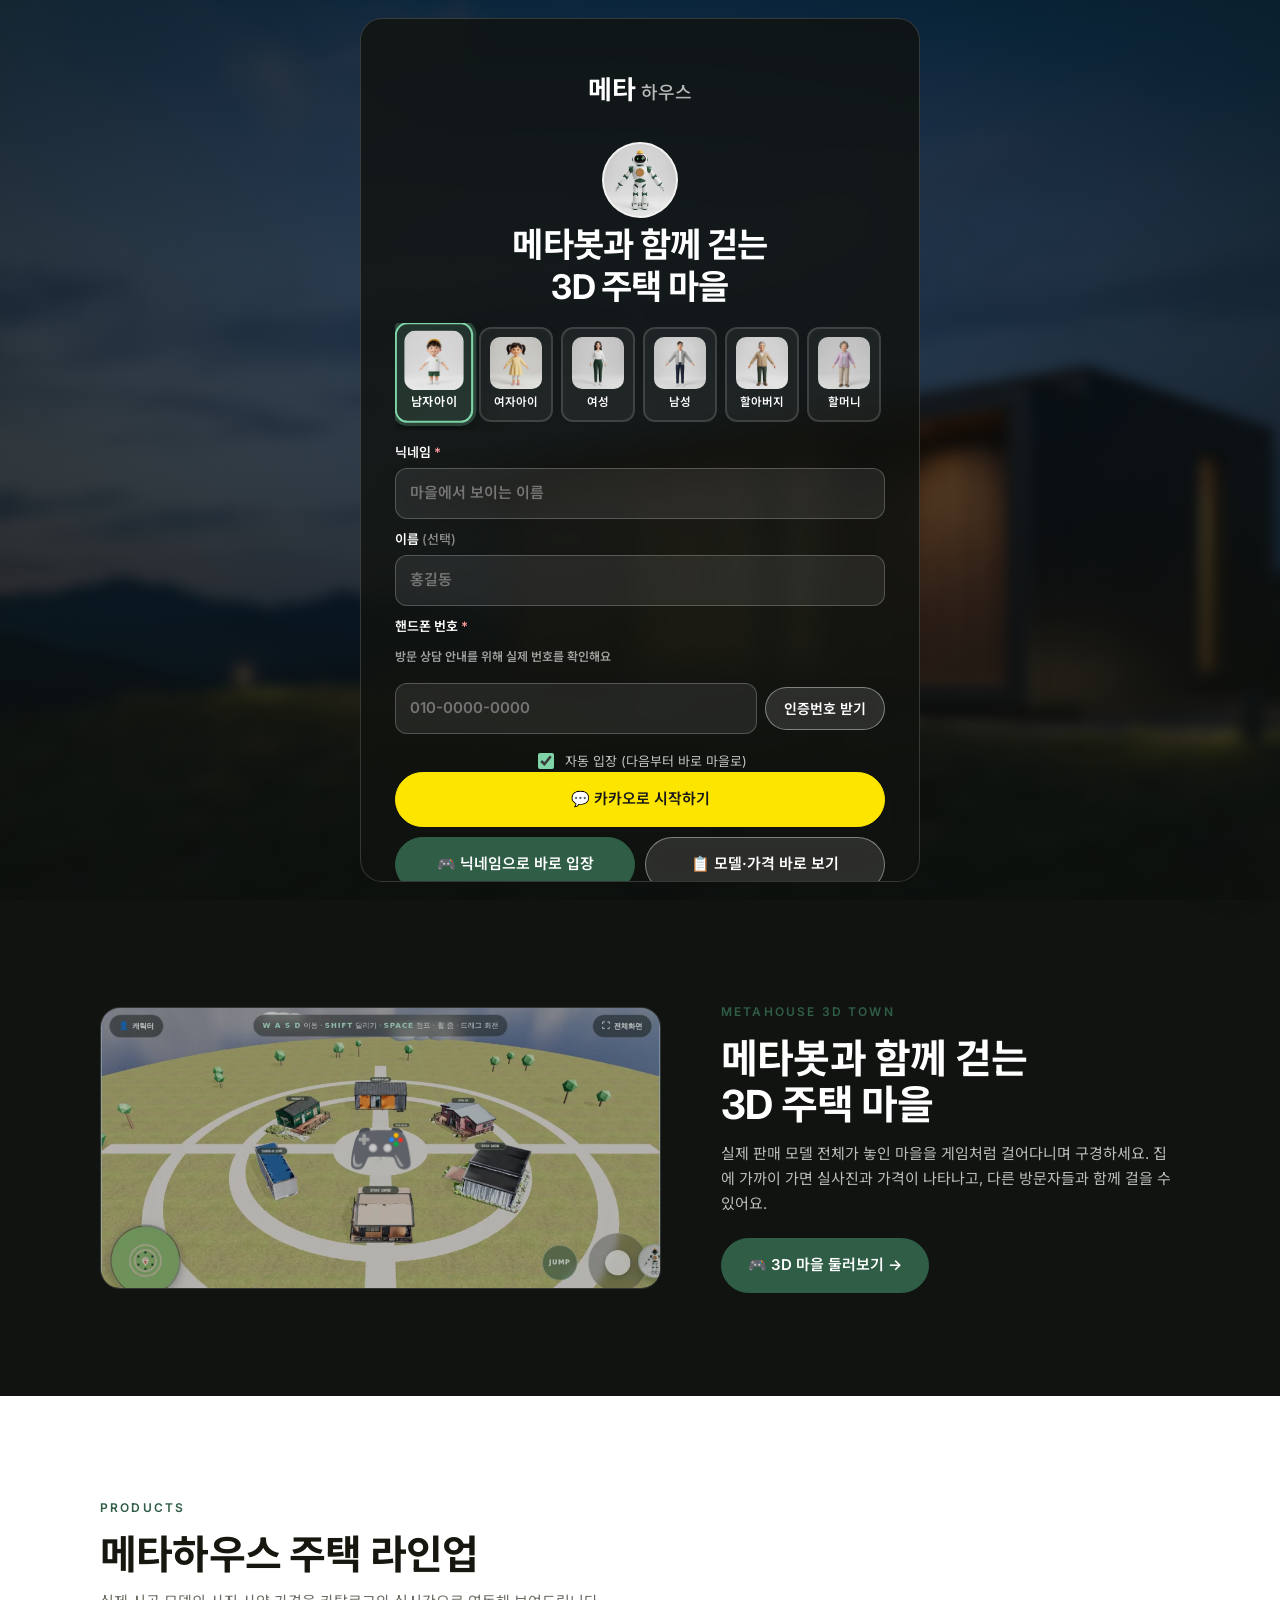
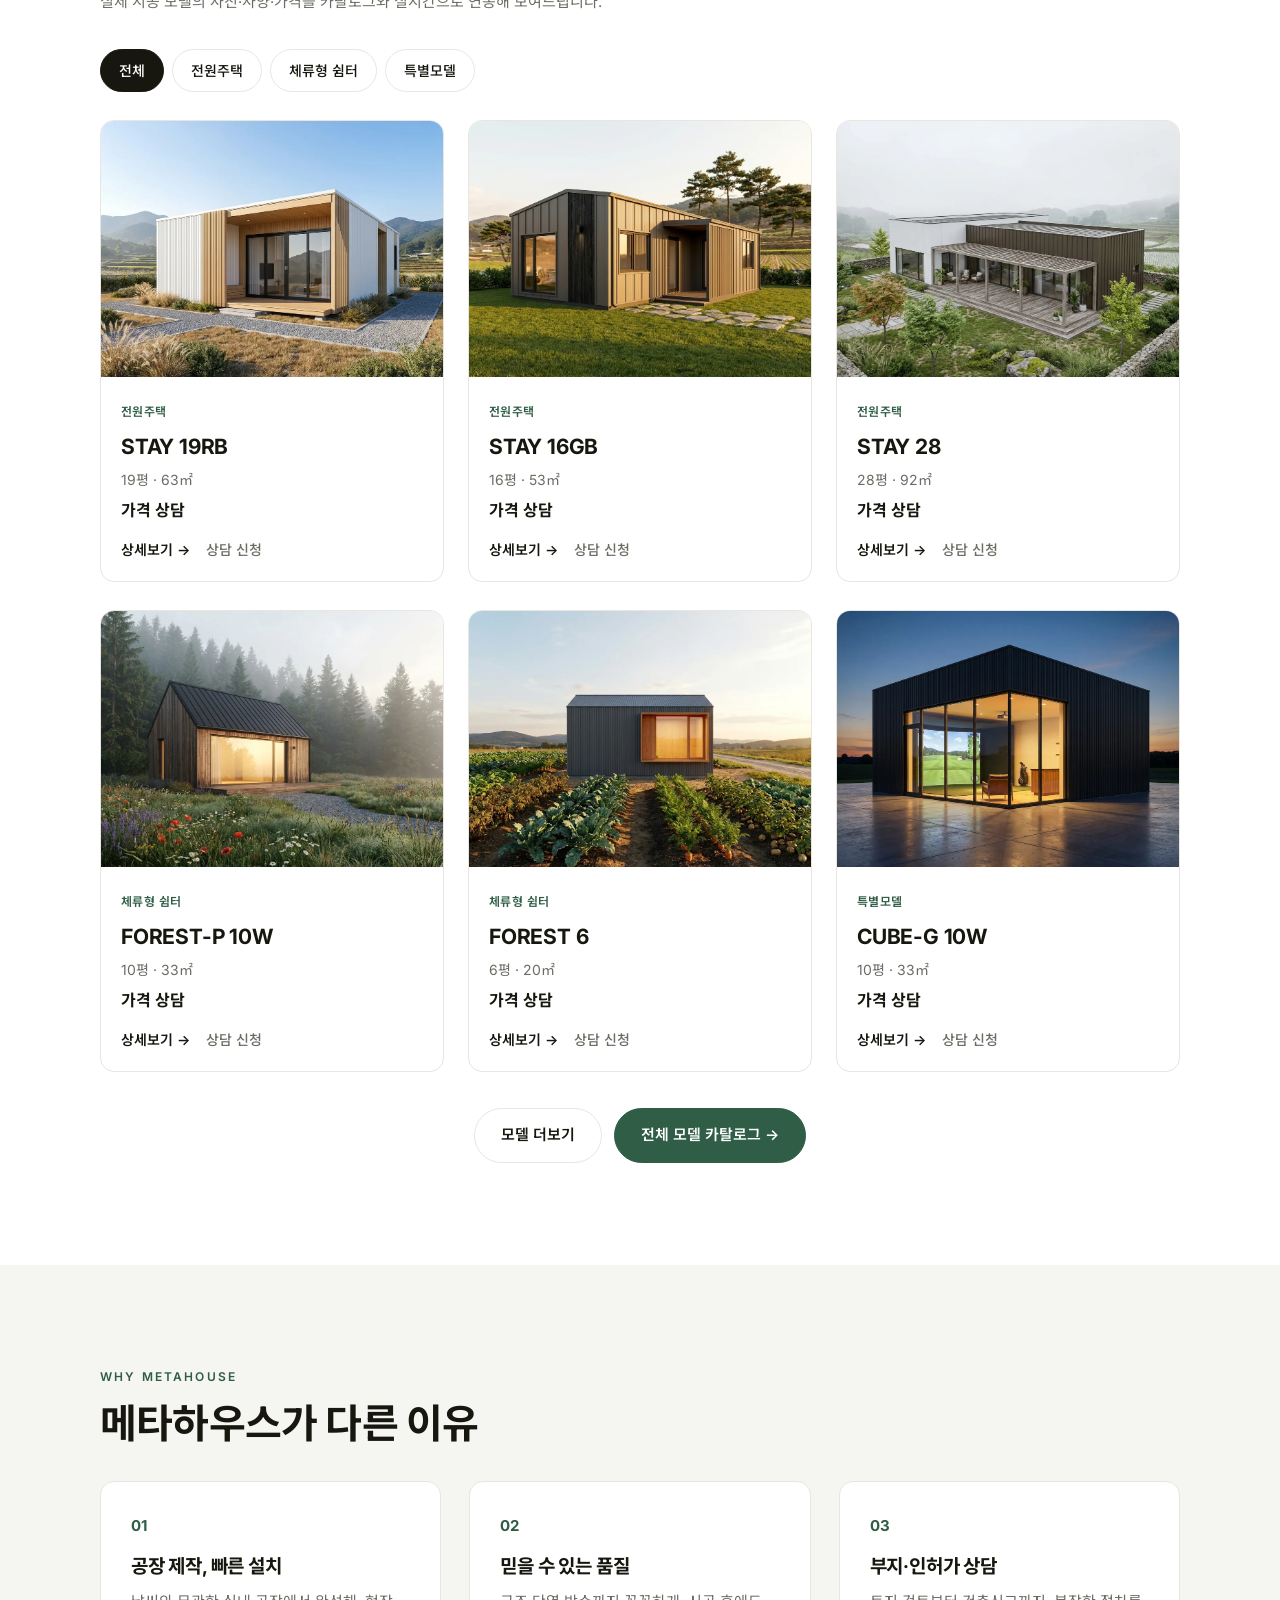
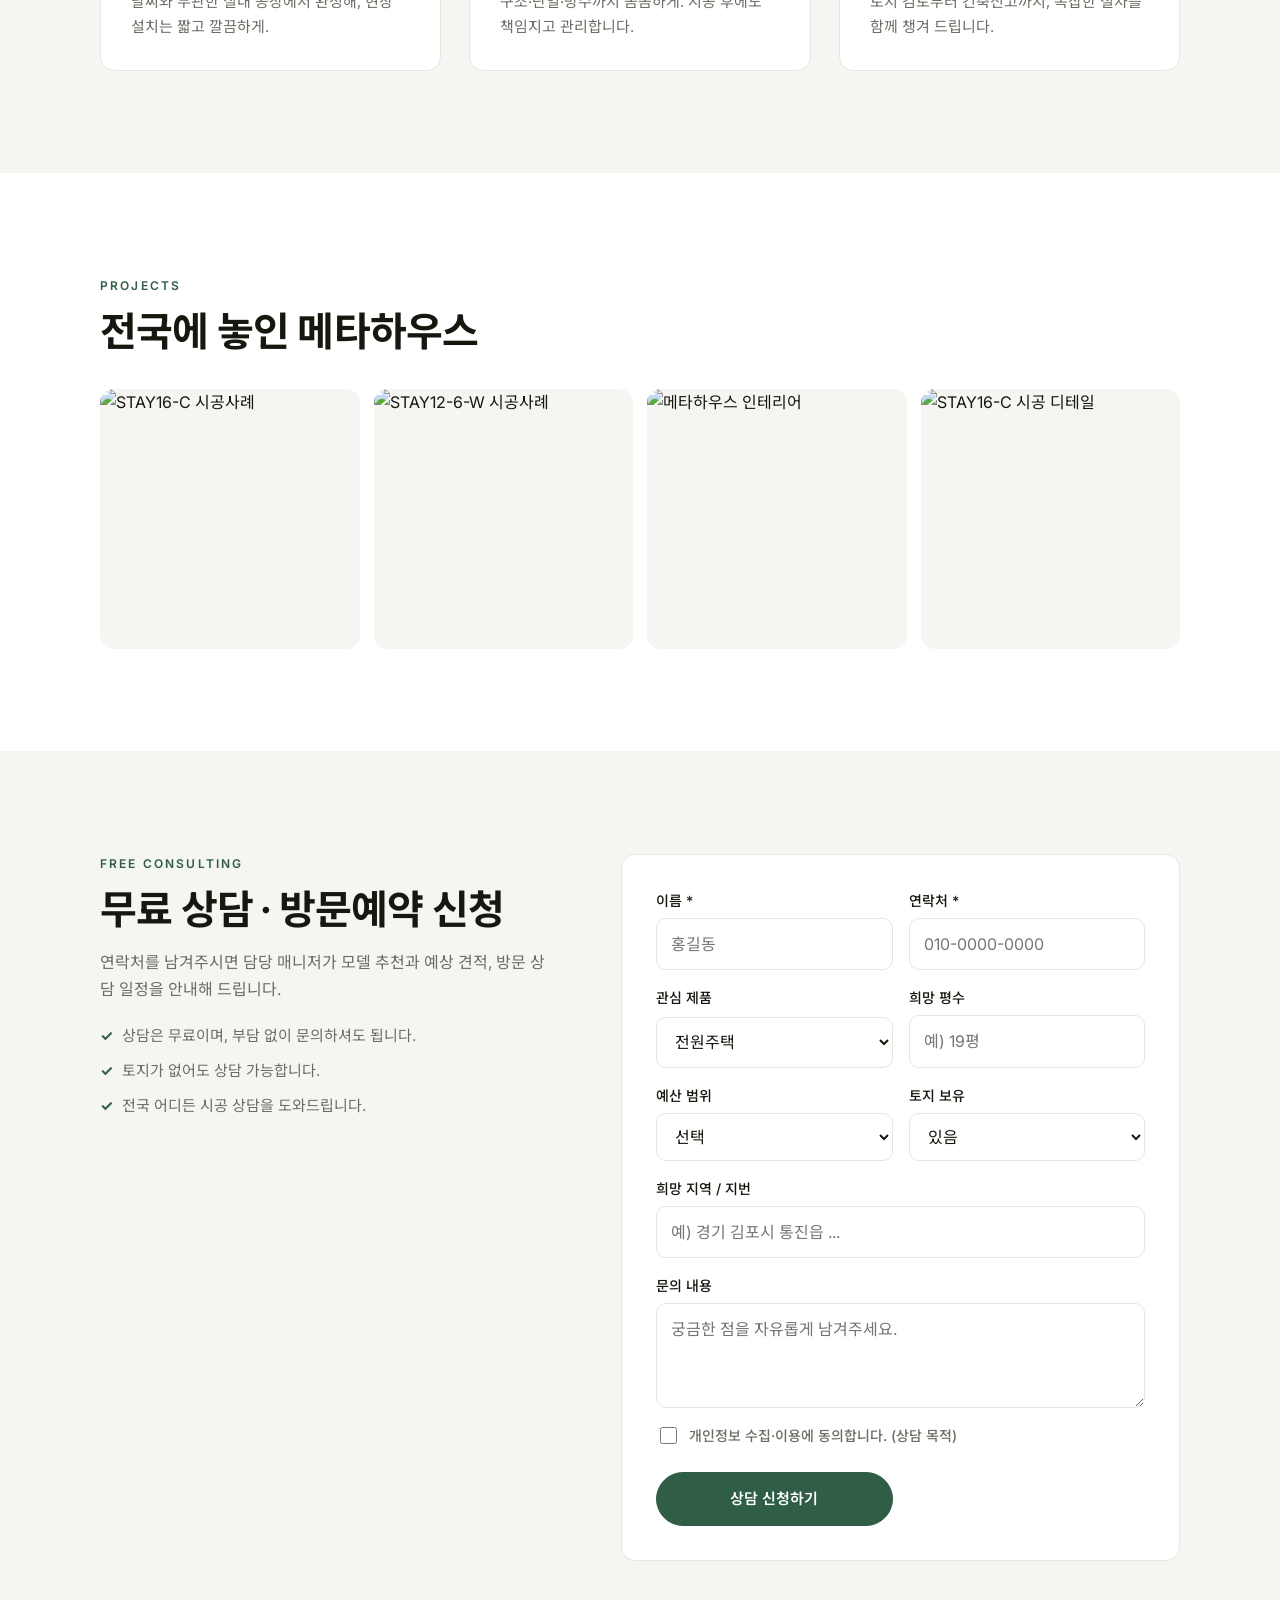
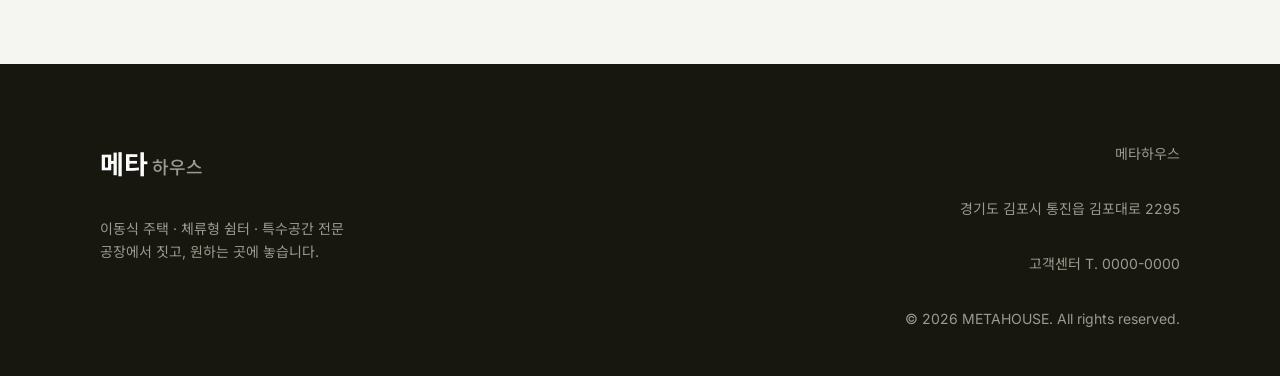
==== commit 15532610: "핸드폰 문자 인증 필수로 재전환 (문자 시스템 개통 완료) - 입장 조건: 닉네임 + 번호 인증 필수 (원래 스펙 복구) - 문자 발송 장애(502/503) 시 미인증 폴백 입장은" ====
--- a/index.html
+++ b/index.html
@@ -40,8 +40,8 @@
           <input id="start-name" maxlength="20" placeholder="홍길동" autocomplete="name" />
         </label>
         <div class="start__field">
-          <span>핸드폰 번호 <em class="start__opt">(선택)</em></span>
-          <p class="start__why">남겨주시면 방문 상담 안내를 드려요</p>
+          <span>핸드폰 번호 <em>*</em></span>
+          <p class="start__why">방문 상담 안내를 위해 실제 번호를 확인해요</p>
           <div class="start__phonerow">
             <input id="start-phone" type="tel" maxlength="20" placeholder="010-0000-0000" autocomplete="tel" />
             <button type="button" class="btn btn--glass btn--sm" id="start-otp-send">인증번호 받기</button>
--- a/styles.css
+++ b/styles.css
@@ -1669,7 +1669,7 @@
 
 /* ============ 화질·UI 개선 10종 ============ */
 /* ② 색감 보정: 캔버스에 가벼운 채도·대비 그레이딩 (전 티어 공통, GPU 합성이라 부담 없음) */
-#town-canvas { filter: saturate(1.07) contrast(1.03); }
+#town-canvas { filter: saturate(1.12) contrast(1.05) brightness(1.02); }
 
 /* ⑤ 존 진입 배너 */
 .town__zonebanner {
@@ -1822,3 +1822,13 @@
 }
 .start__char img { transition: transform .18s var(--ease); }
 .start__char.is-sel img { transform: scale(1.08); }
+
+/* ============ 그래픽 2차: 비네트 (화면 가장자리 은은한 어둠 — 시네마틱 프레이밍) ============ */
+.town__stage::after {
+  content: "";
+  position: absolute;
+  inset: 0;
+  pointer-events: none;
+  background: radial-gradient(ellipse at center, transparent 60%, rgba(8, 12, 8, 0.2) 100%);
+  z-index: 2;
+}
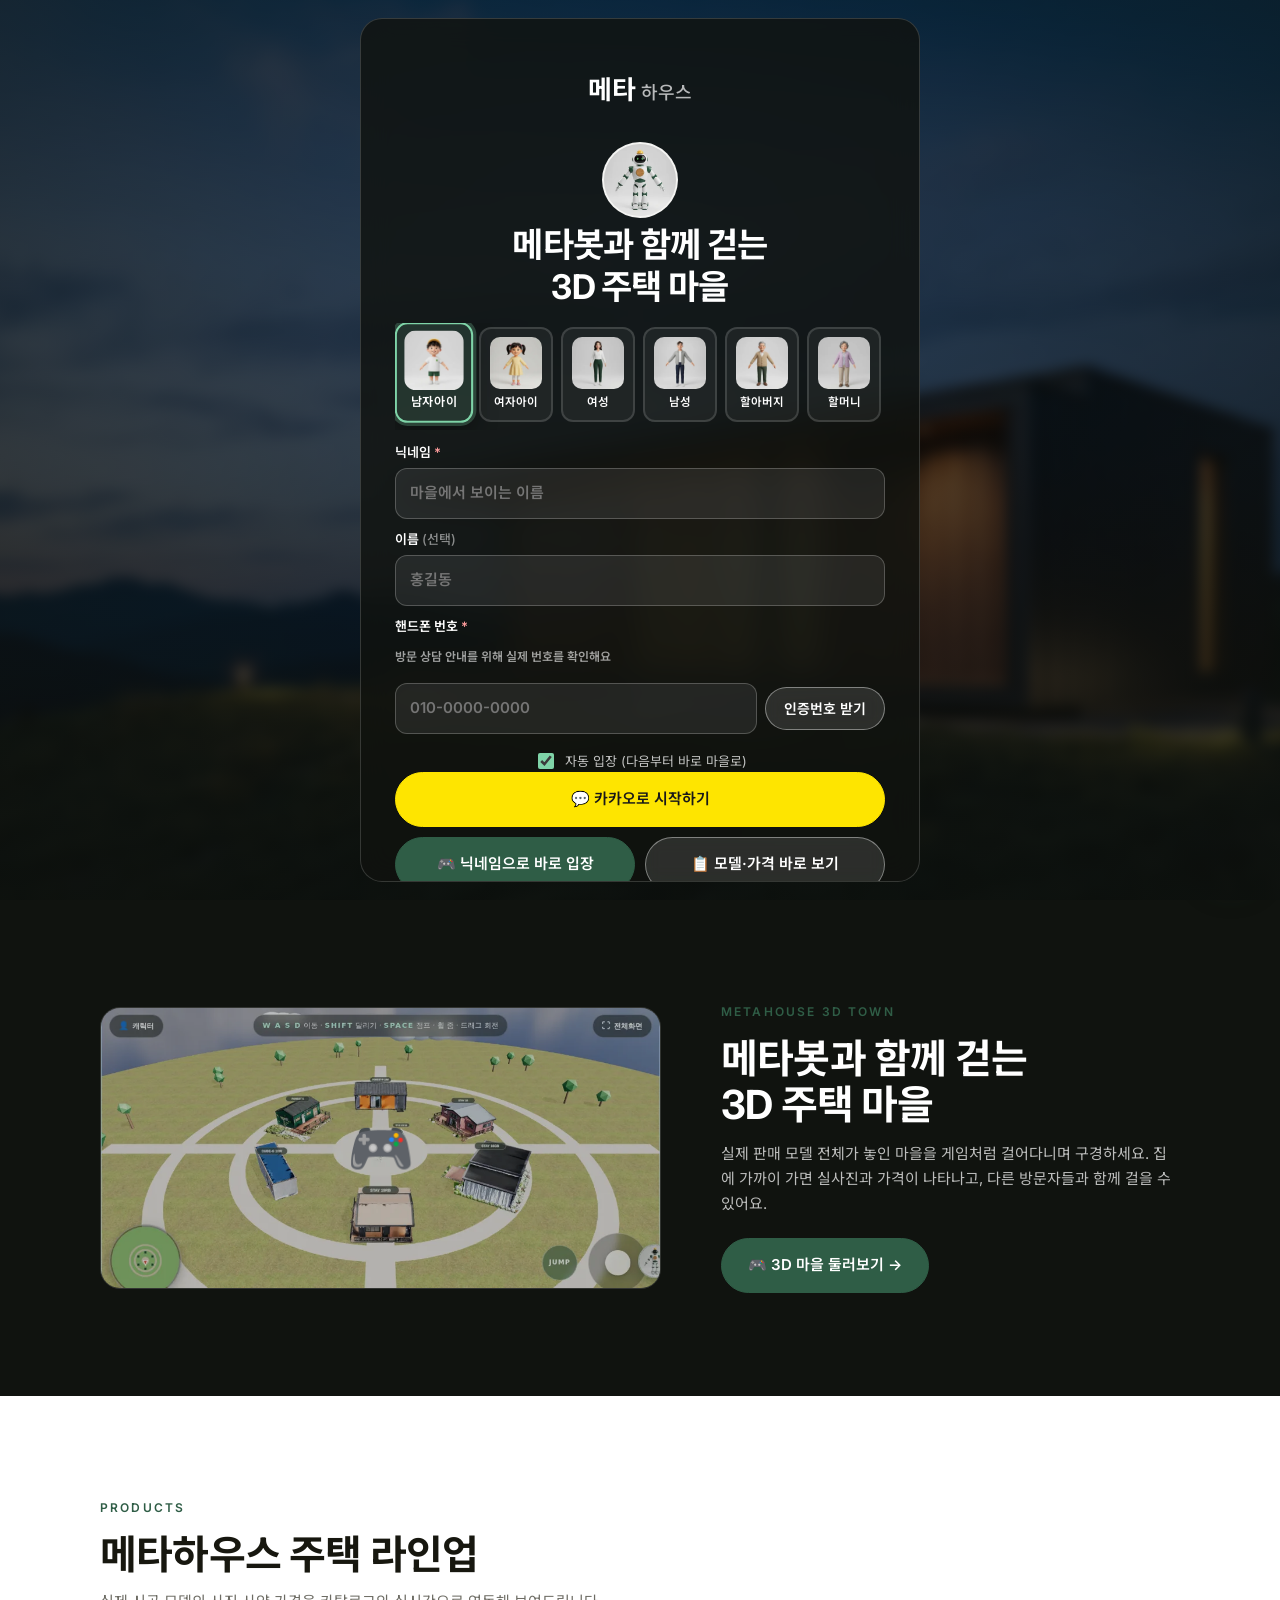
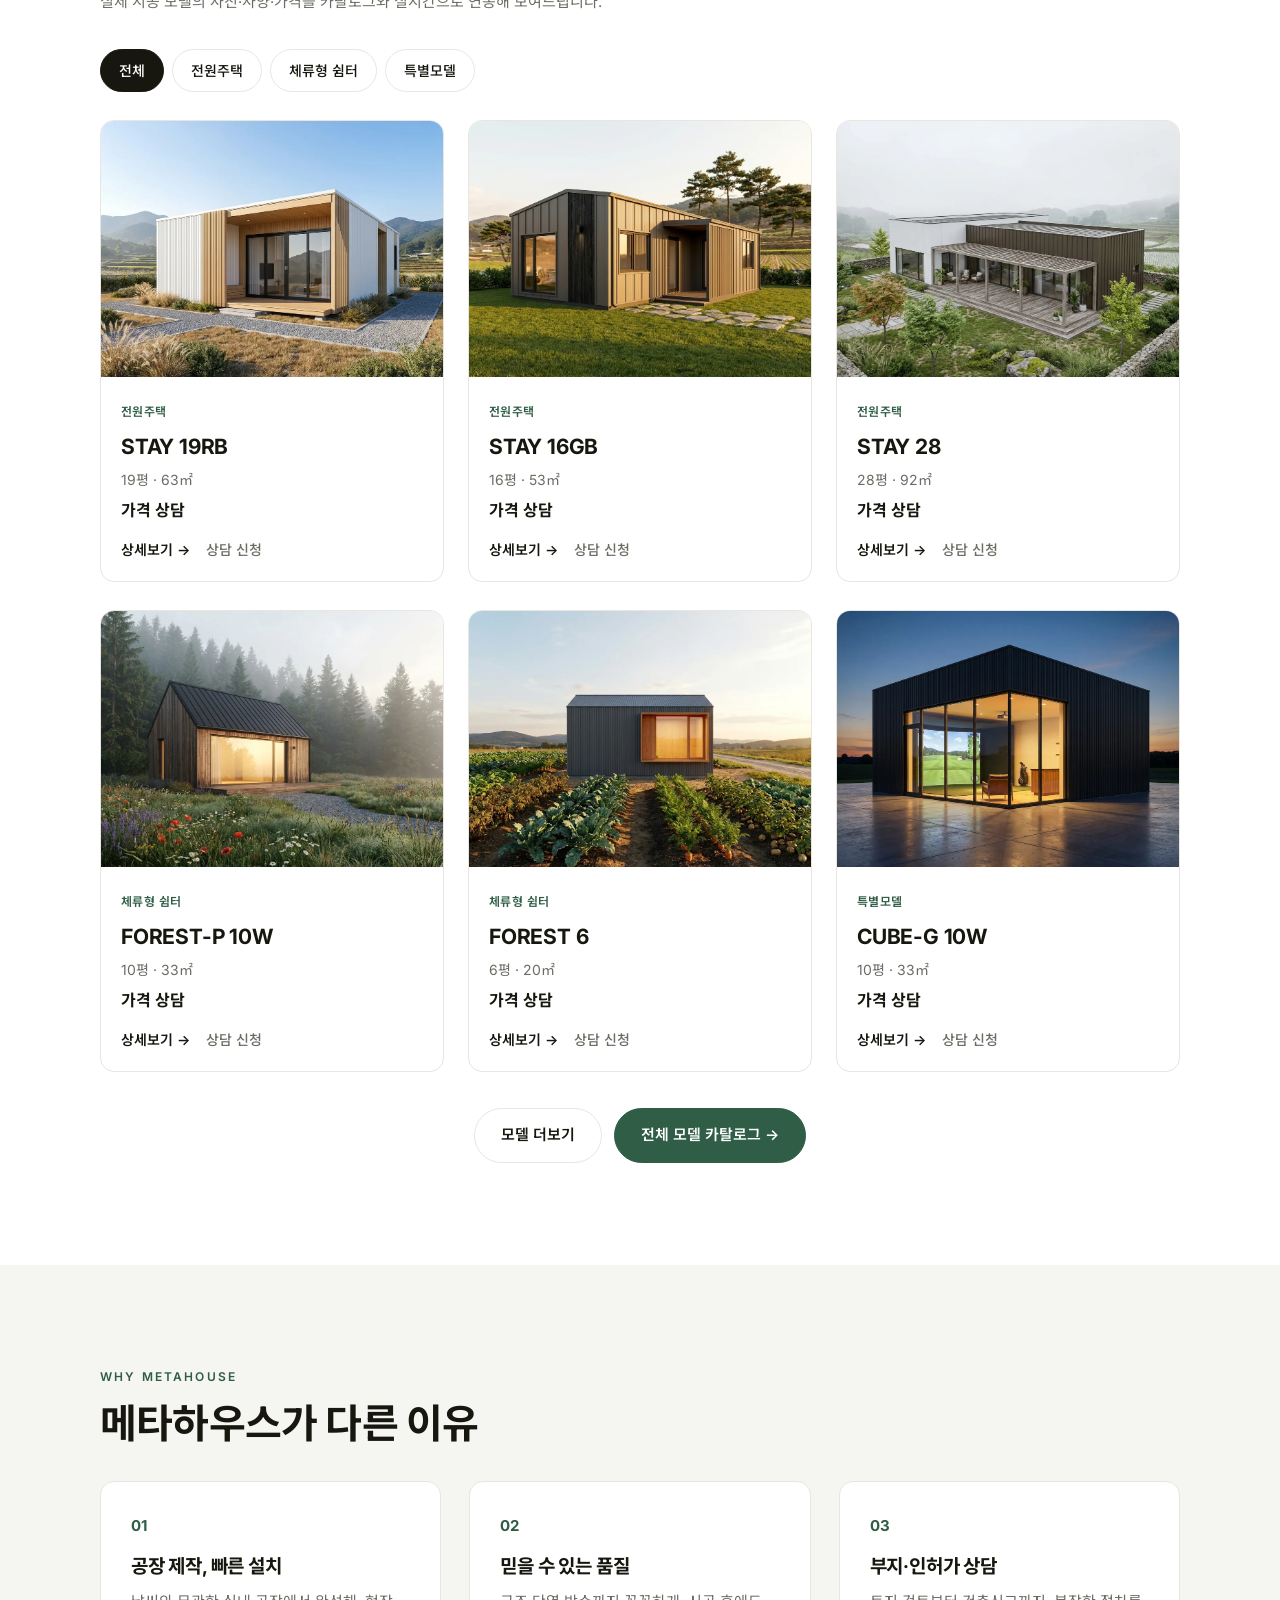
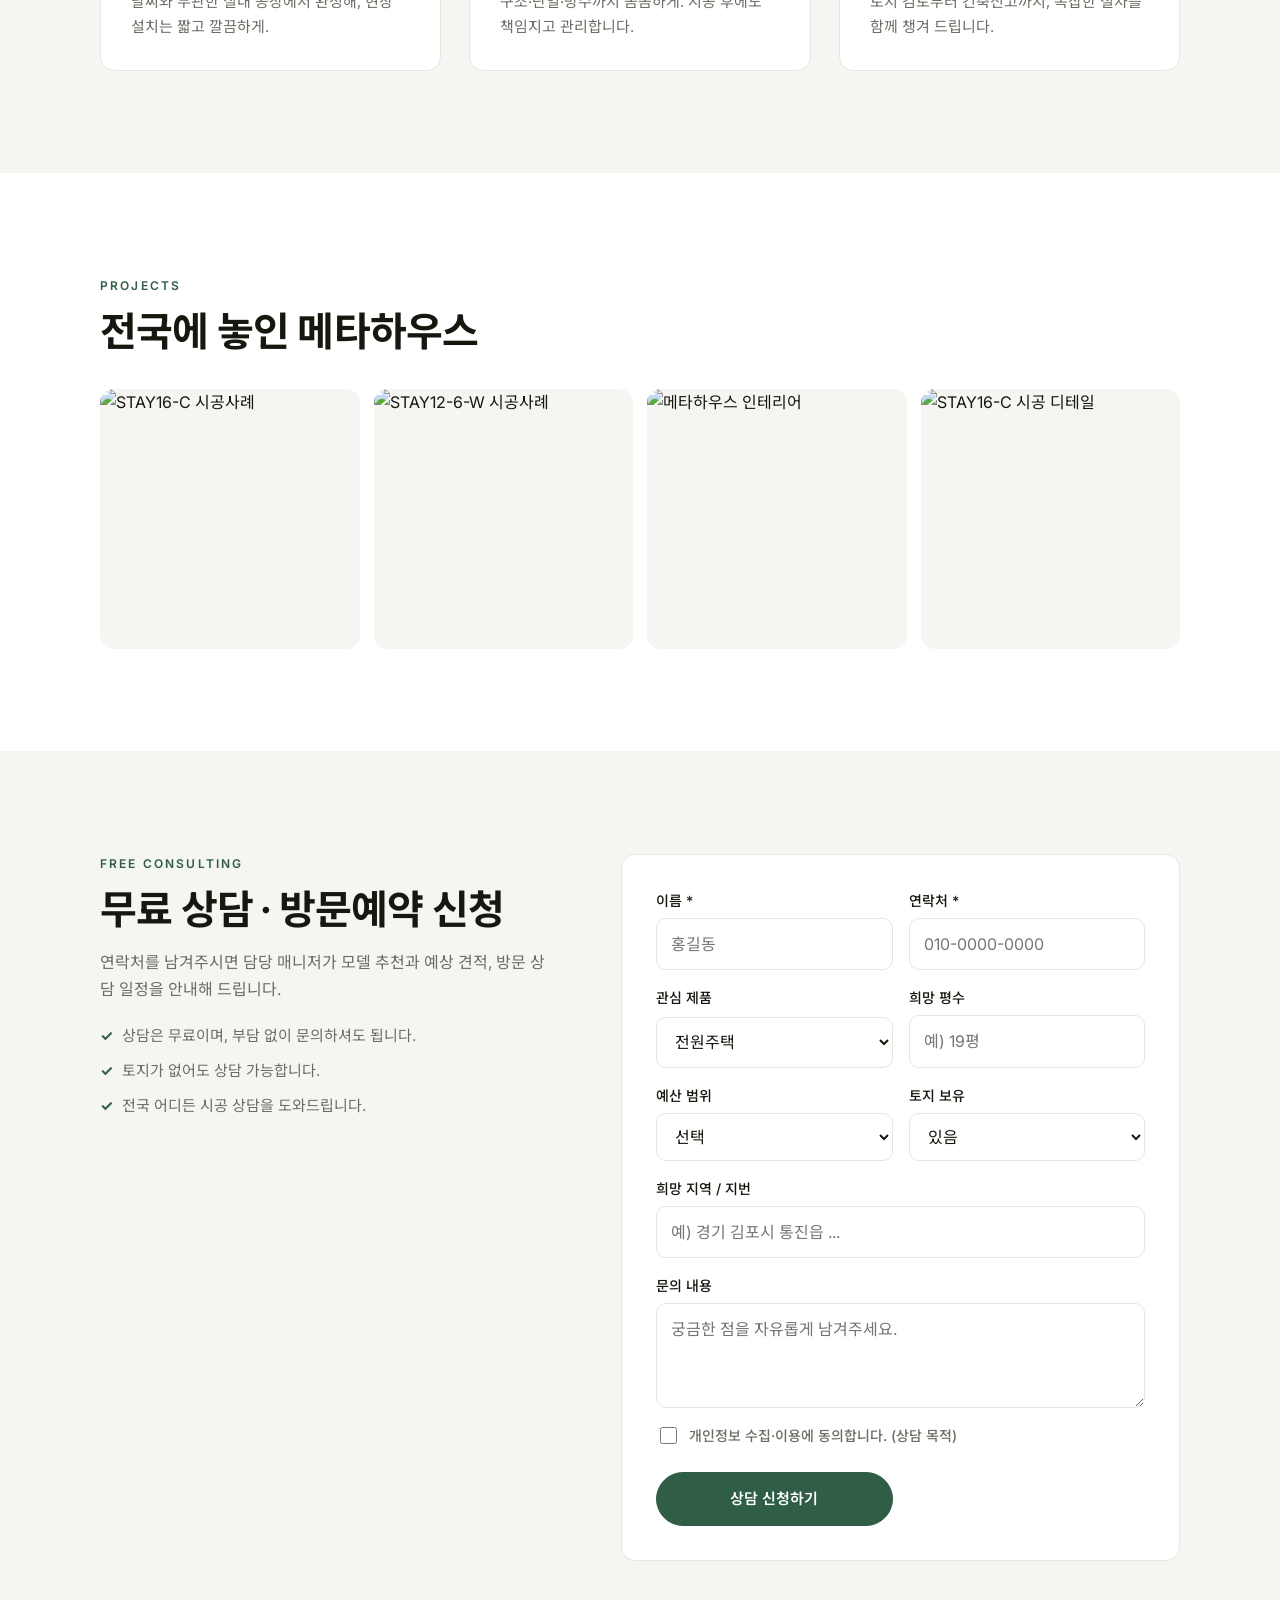
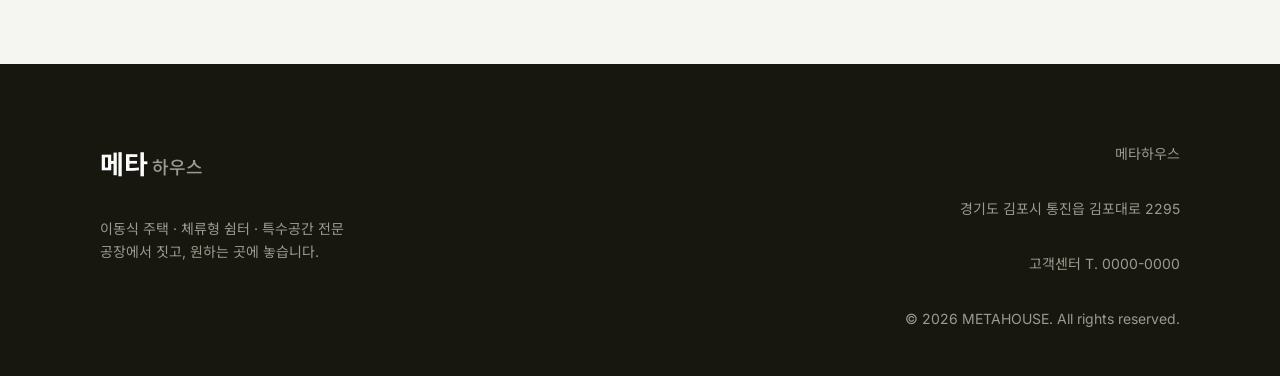
==== commit 2b8a9ec4: "기존 아이디·비밀번호 로그인 제거 + 마을 안 '내 집 현황' 버튼 (계약 고객) - 시작 화면의 기존 회원 로그인(아이디·비밀번호) UI·로직 완전 제거 — 카카오/닉네임+문자 " ====
--- a/index.html
+++ b/index.html
@@ -61,39 +61,6 @@
         <button type="button" class="btn btn--primary" id="start-town">🎮 닉네임으로 바로 입장</button>
         <button type="button" class="btn btn--glass" id="start-products">📋 모델·가격 바로 보기</button>
       </div>
-      <button type="button" class="start__skip" id="start-login-toggle">🔑 기존 회원 로그인 (아이디·비밀번호)</button>
-      <div class="start__login" id="start-login" hidden>
-        <label class="start__field">
-          <span>아이디</span>
-          <input id="login-id" maxlength="20" placeholder="가입한 아이디" autocomplete="username" />
-        </label>
-        <label class="start__field">
-          <span>비밀번호</span>
-          <input id="login-pw" type="password" maxlength="30" placeholder="비밀번호" autocomplete="current-password" />
-        </label>
-        <div class="start__btns" style="margin-top:8px">
-          <button type="button" class="btn btn--primary" id="login-btn" style="grid-column:1/-1">🔓 로그인하고 입장</button>
-        </div>
-        <button type="button" class="start__skip" id="login-reset-toggle">비밀번호를 잊으셨나요?</button>
-        <div id="login-reset" hidden>
-          <p class="start__why">가입할 때 적은 이름·핸드폰 번호가 맞으면 새 비밀번호로 바꿔드려요. (위 아이디 칸도 채워주세요)</p>
-          <label class="start__field">
-            <span>이름</span>
-            <input id="reset-name" maxlength="20" placeholder="가입한 이름" autocomplete="name" />
-          </label>
-          <label class="start__field">
-            <span>핸드폰 번호</span>
-            <input id="reset-phone" type="tel" maxlength="20" placeholder="010-0000-0000" autocomplete="tel" />
-          </label>
-          <label class="start__field">
-            <span>새 비밀번호</span>
-            <input id="reset-pw" type="password" maxlength="30" placeholder="4자 이상" autocomplete="new-password" />
-          </label>
-          <div class="start__btns" style="margin-top:8px">
-            <button type="button" class="btn btn--glass" id="reset-btn" style="grid-column:1/-1">비밀번호 재설정</button>
-          </div>
-        </div>
-      </div>
       <button type="button" class="start__skip" id="start-logout" hidden>로그아웃 · 다른 계정으로</button>
       <a class="start__skip" href="my.html">🏗️ 내 집 현황 (계약 고객)</a>
       <a class="start__skip" id="start-admin" href="admin.html">🔒 관리자 페이지</a>
--- a/styles.css
+++ b/styles.css
@@ -1832,3 +1832,23 @@
   background: radial-gradient(ellipse at center, transparent 60%, rgba(8, 12, 8, 0.2) 100%);
   z-index: 2;
 }
+
+/* ============ 마을 내 "내 집 현황" 버튼 (계약 고객 전용) ============ */
+.town__myhome {
+  left: calc(14px + env(safe-area-inset-left, 0px));
+  right: auto;
+  top: calc(146px + env(safe-area-inset-top, 0px));
+  background: rgba(47, 93, 70, 0.82);
+  border-color: rgba(143, 230, 181, 0.55);
+  font-weight: 800;
+  animation: myhome-in .6s var(--ease);
+}
+.town__myhome[hidden] { display: none; }
+.town__myhome:hover { background: rgba(47, 93, 70, 0.95); }
+@keyframes myhome-in {
+  from { opacity: 0; transform: translateY(-8px); }
+  to { opacity: 1; transform: none; }
+}
+@media (max-width: 640px) {
+  .town__myhome { top: calc(132px + env(safe-area-inset-top, 0px)); padding: 8px 13px; font-size: 12px; }
+}
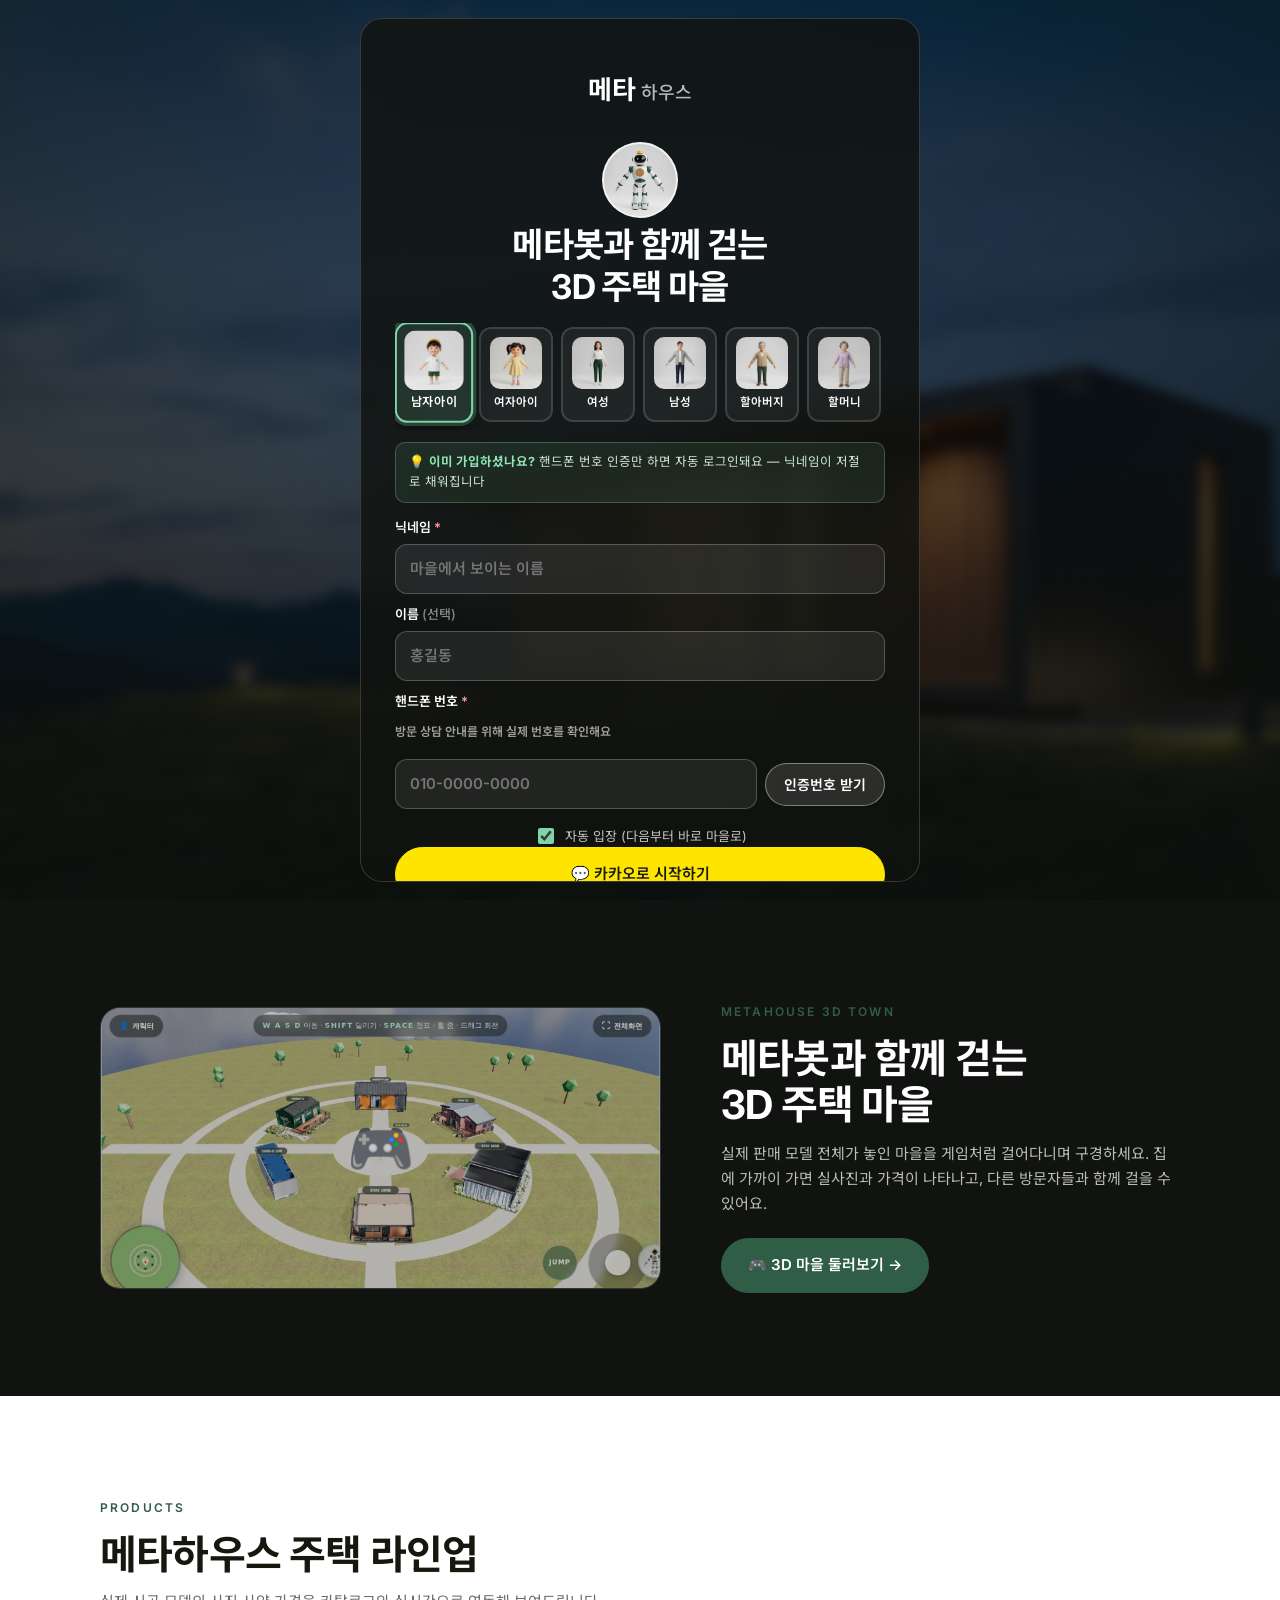
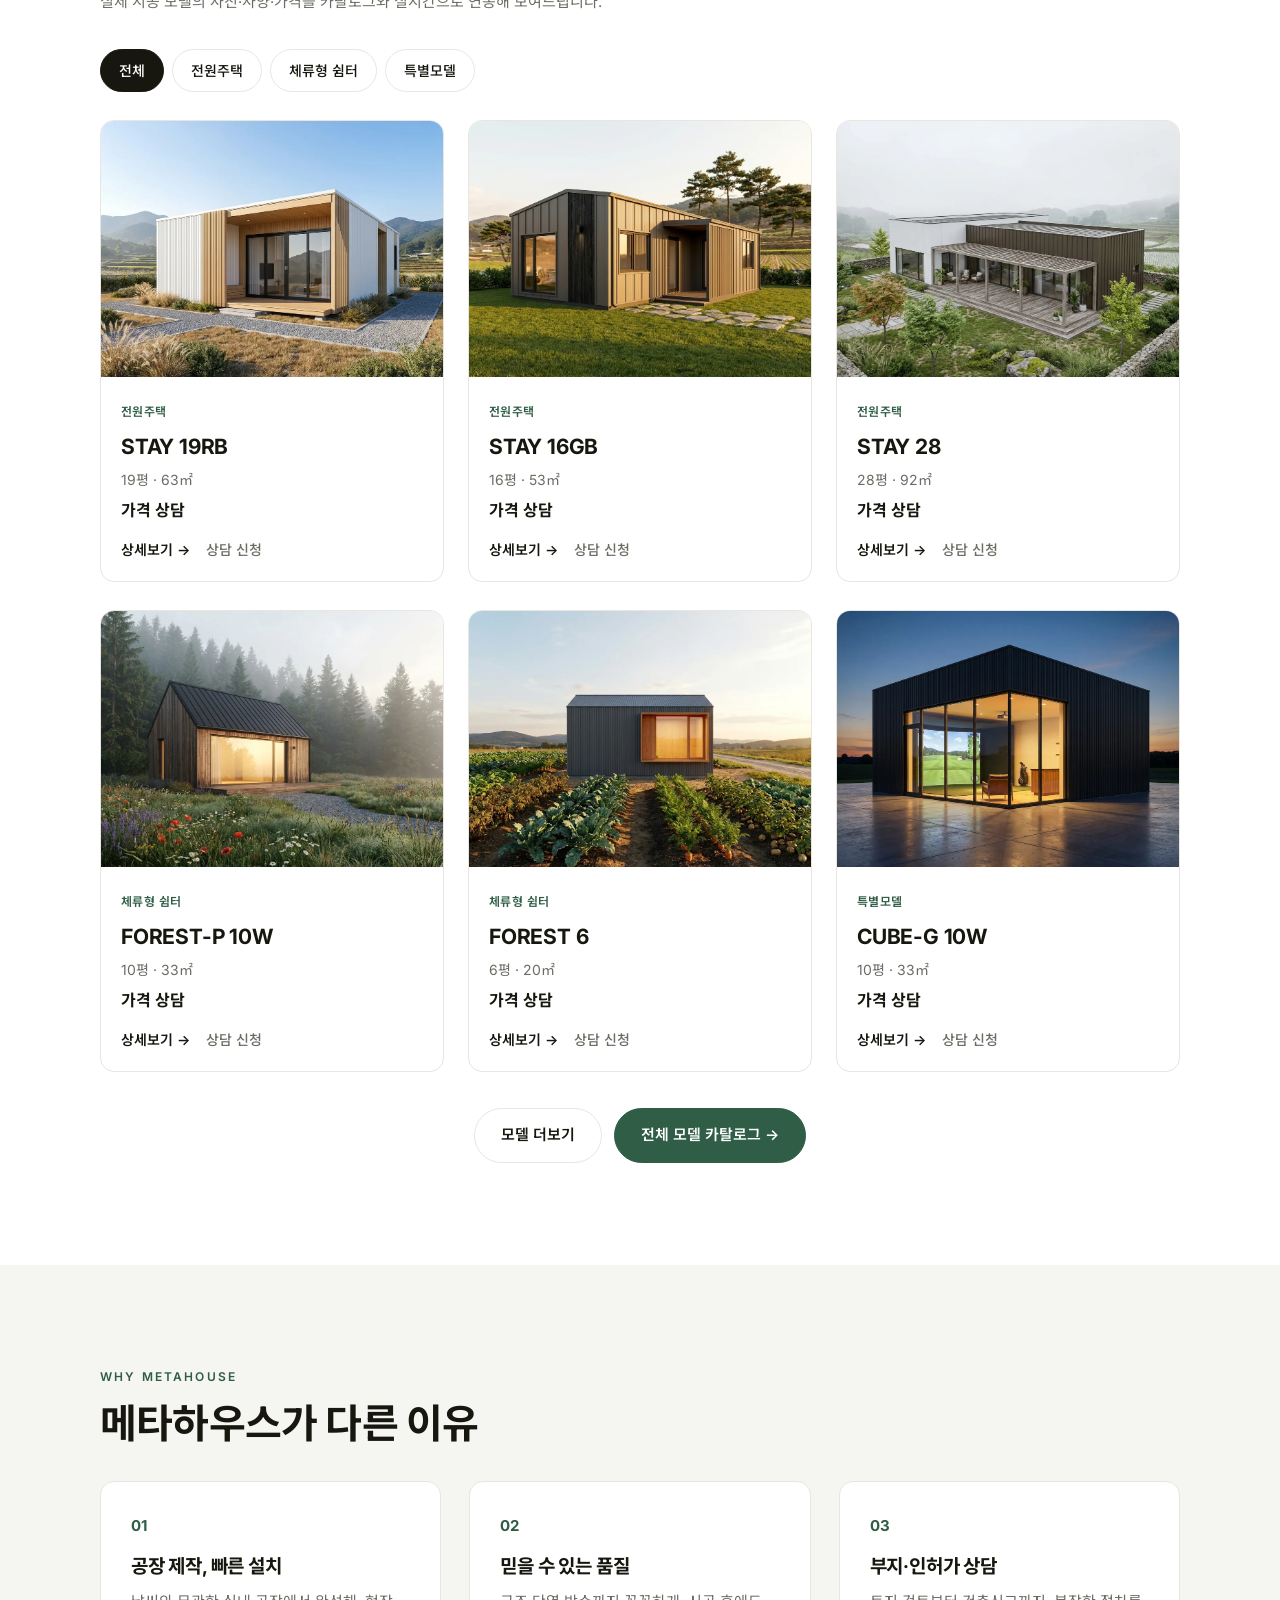
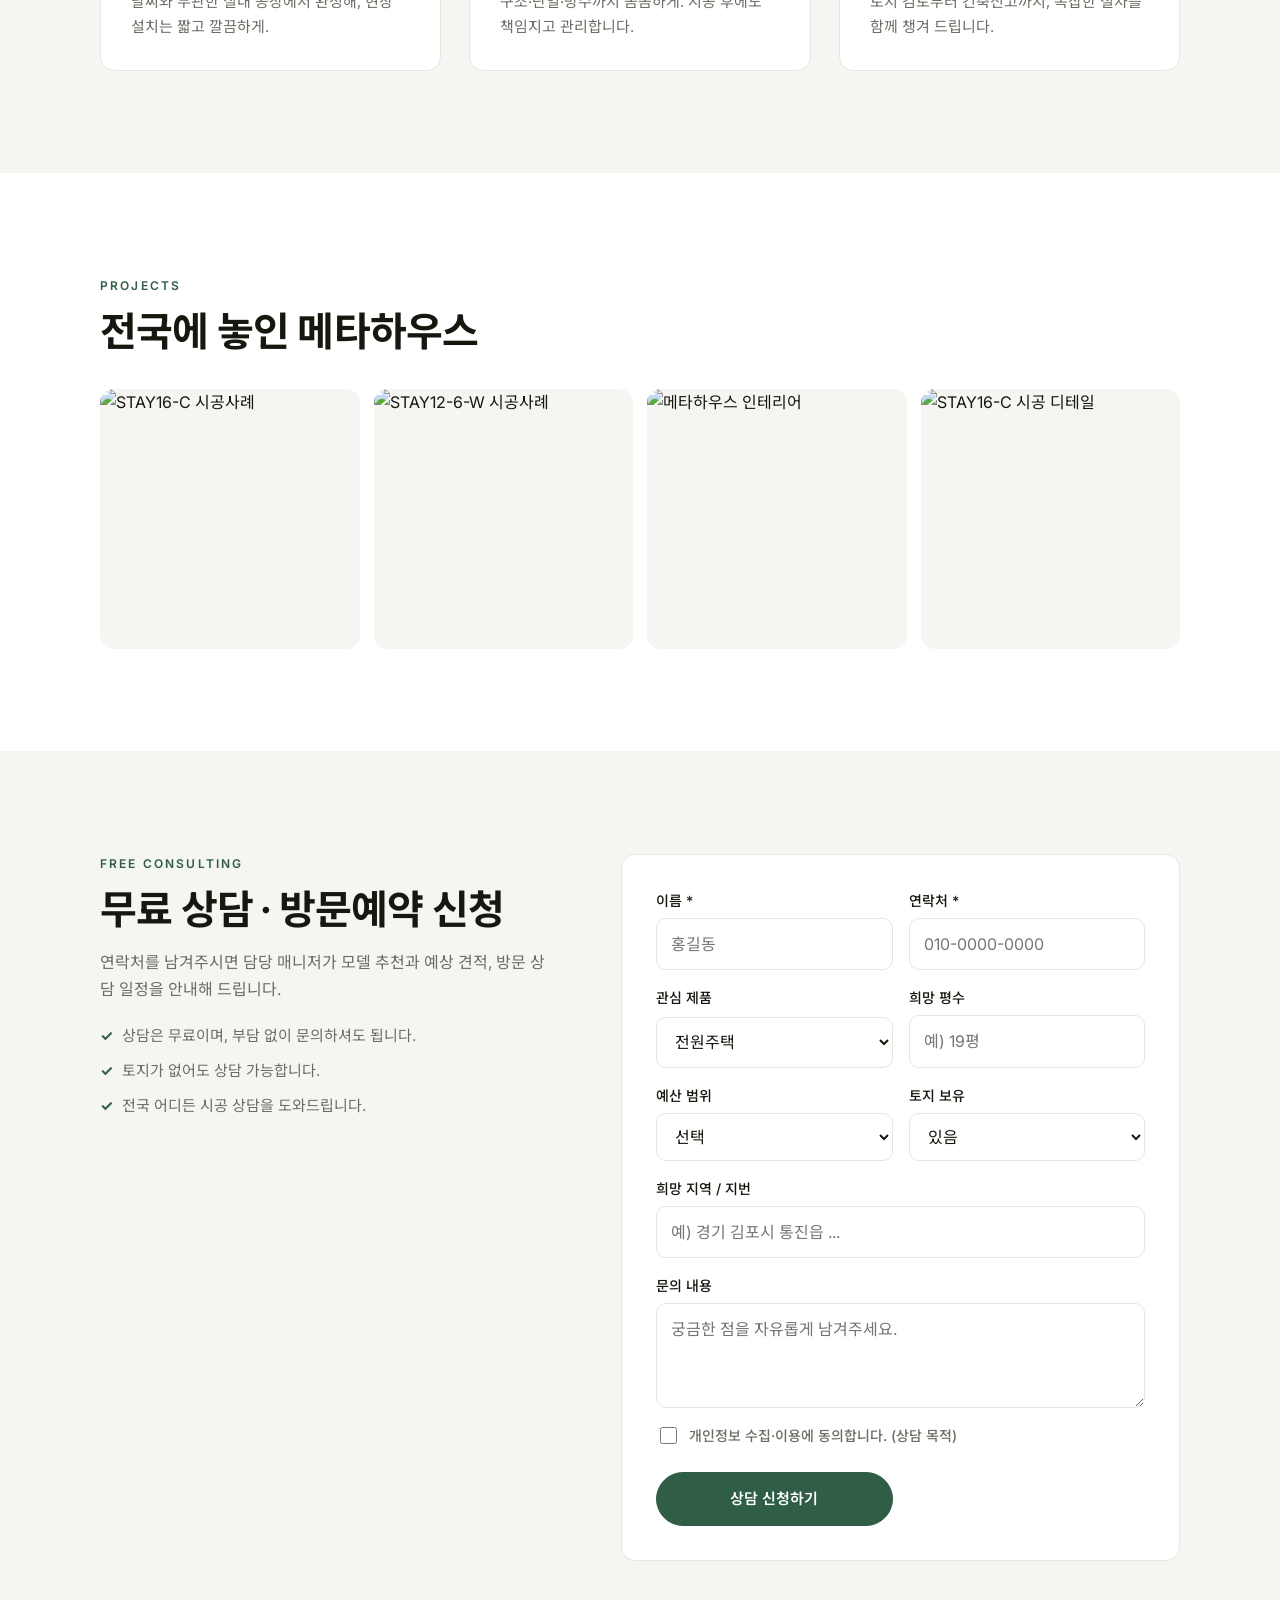
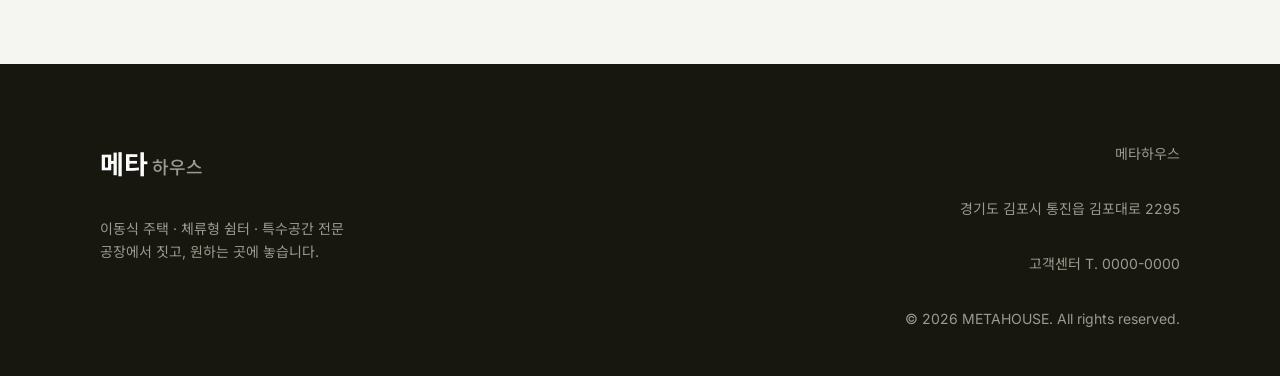
==== commit 07bb316b: "시작 화면: 기존 회원 로그인 안내 문구 추가 (번호 인증 = 자동 로그인) Co-Authored-By: Claude Fable 5 <noreply@anthropic.com> Cl" ====
--- a/index.html
+++ b/index.html
@@ -31,6 +31,7 @@
       <p class="start__returning" id="start-returning" hidden><strong id="start-rname"></strong>님 다시 오셨네요! 바로 입장하세요 👋</p>
       <div class="start__chars" id="start-chars"></div>
       <div class="start__fields" id="start-fields">
+        <p class="start__member-hint">💡 <b>이미 가입하셨나요?</b> 핸드폰 번호 인증만 하면 자동 로그인돼요 — 닉네임이 저절로 채워집니다</p>
         <label class="start__field">
           <span>닉네임 <em>*</em></span>
           <input id="start-nick" maxlength="10" placeholder="마을에서 보이는 이름" autocomplete="off" />
--- a/styles.css
+++ b/styles.css
@@ -1852,3 +1852,16 @@
 @media (max-width: 640px) {
   .town__myhome { top: calc(132px + env(safe-area-inset-top, 0px)); padding: 8px 13px; font-size: 12px; }
 }
+
+/* 시작 화면: 기존 회원 안내 문구 */
+.start__member-hint {
+  margin: 0 0 4px;
+  padding: 9px 13px;
+  font-size: 12.5px;
+  color: #cfe9da;
+  background: rgba(127, 212, 168, 0.1);
+  border: 1px solid rgba(127, 212, 168, 0.3);
+  border-radius: 10px;
+  text-align: left;
+}
+.start__member-hint b { color: #8fe6b5; }
